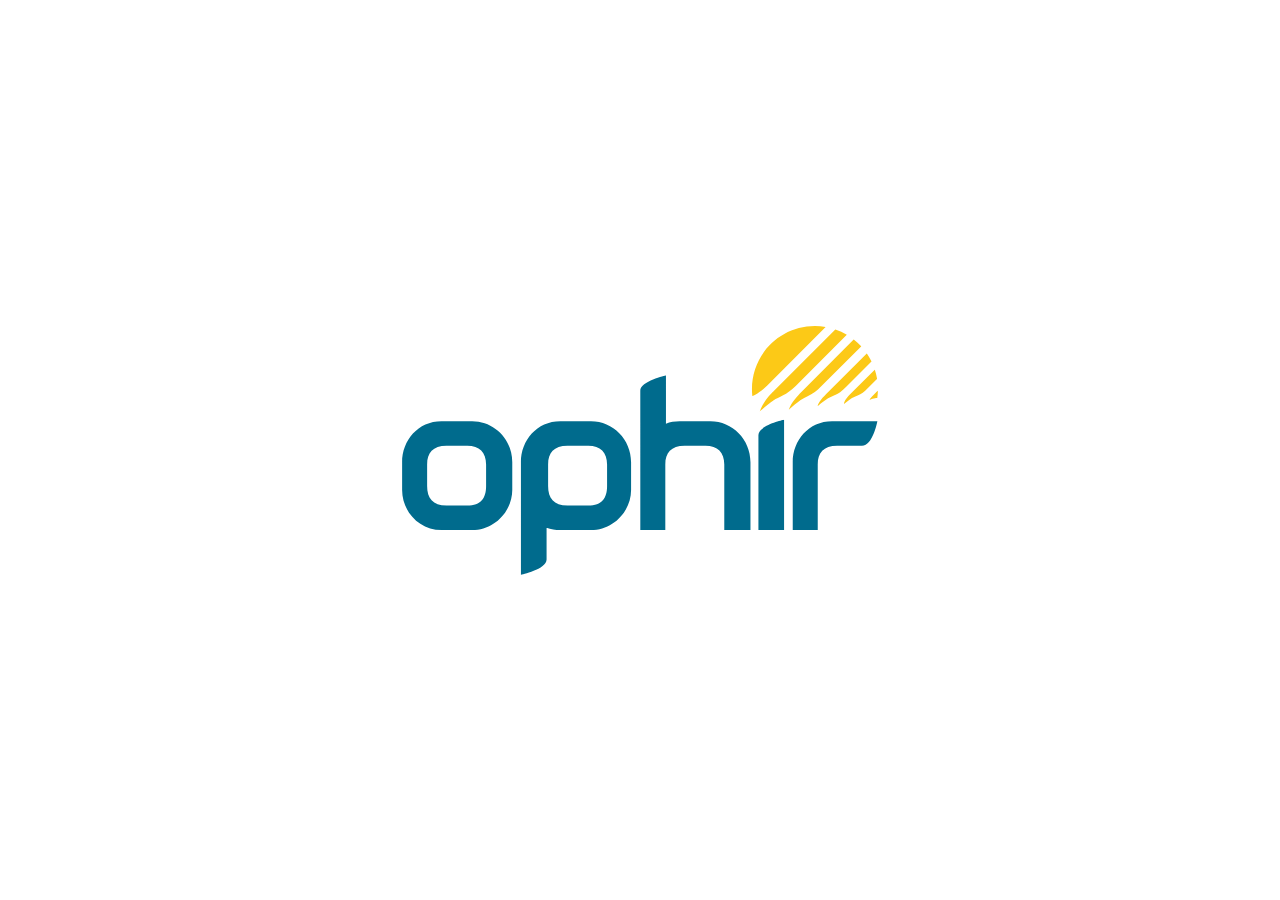
==== index.html @ 5d6277ba "Add logo landing page Co-Authored-By: Claude Opus 5.5 <noreply@anthropic.com>" ====
<!doctype html>
<html lang="en">
<head>
  <meta charset="utf-8">
  <meta name="viewport" content="width=device-width, initial-scale=1">
  <title>Ophir</title>
  <link rel="icon" type="image/svg+xml" href="Ophir_Energy_logo.svg">
  <style>
    html, body {
      margin: 0;
      height: 100%;
      background: #ffffff;
    }
    body {
      display: flex;
      align-items: center;
      justify-content: center;
    }
    .logo {
      width: min(60vw, 480px);
      height: auto;
    }
  </style>
</head>
<body>
  <img class="logo" src="Ophir_Energy_logo.svg" alt="Ophir">
</body>
</html>
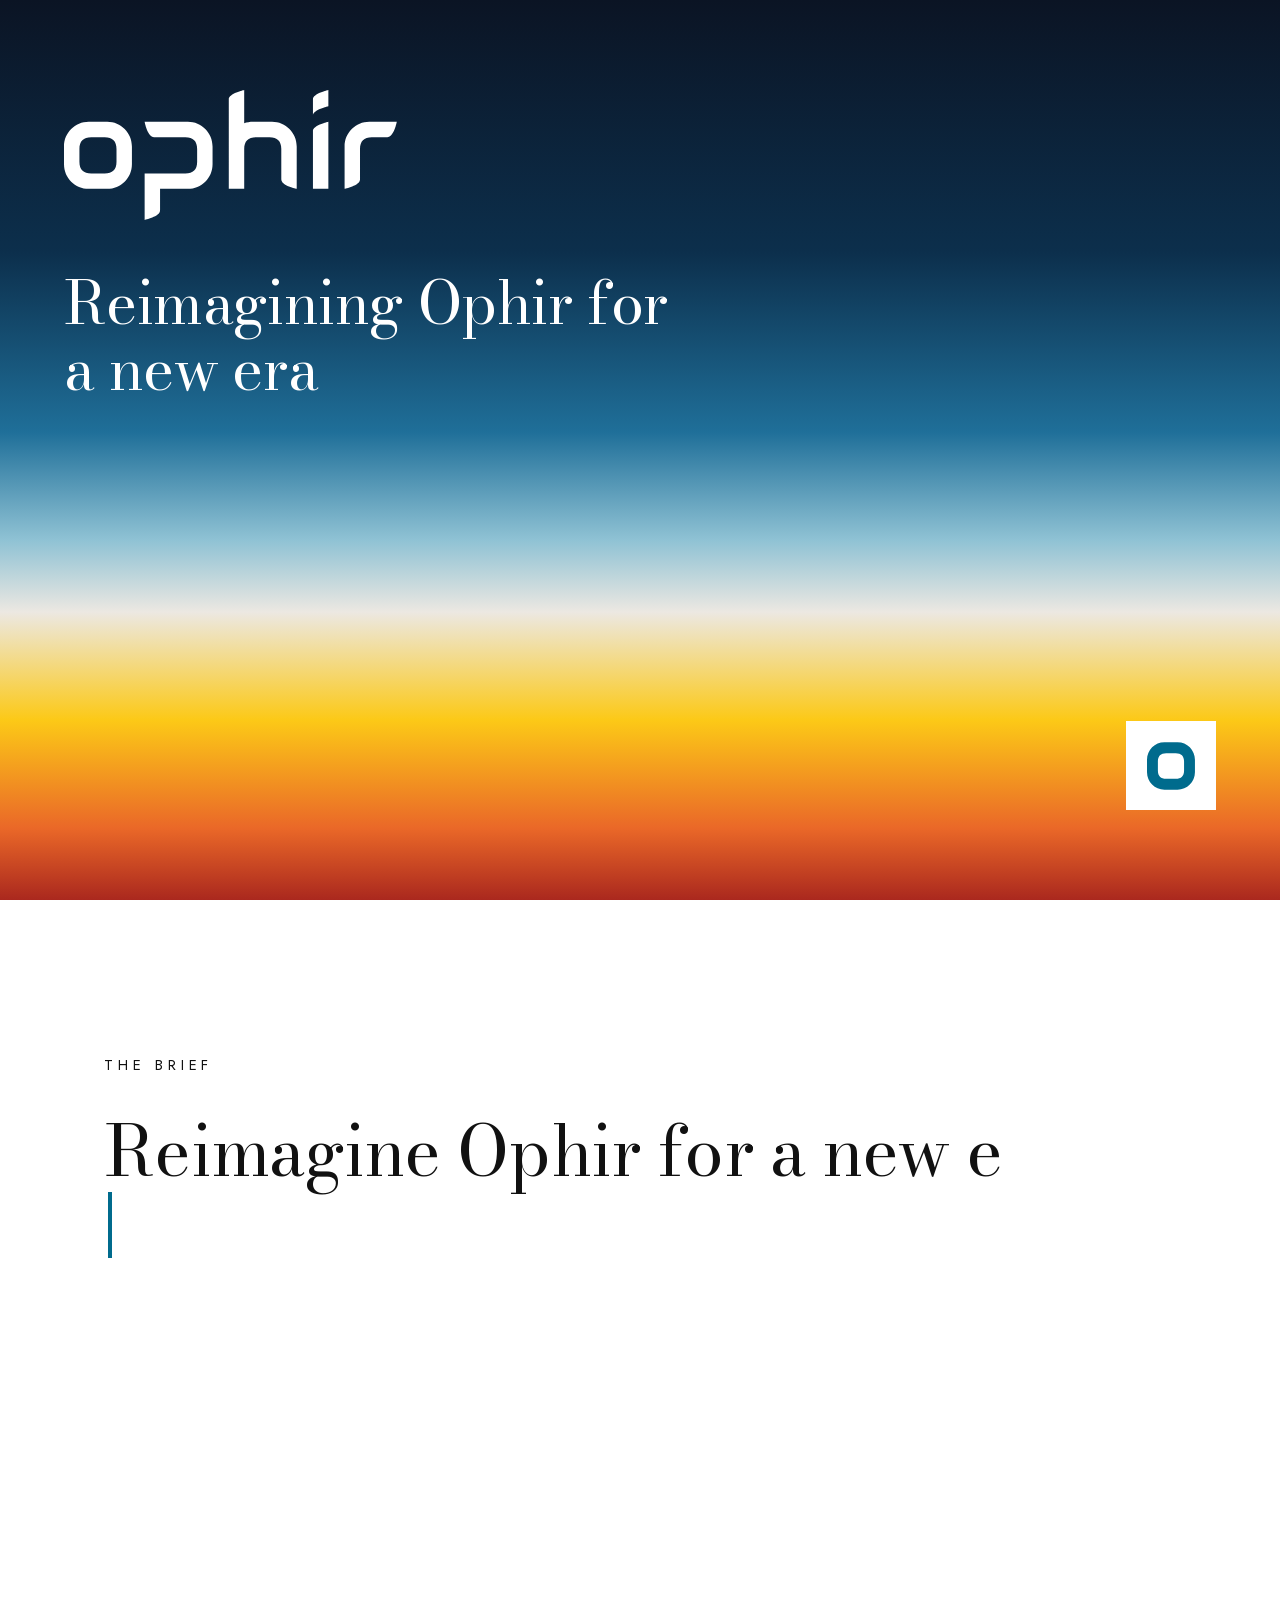
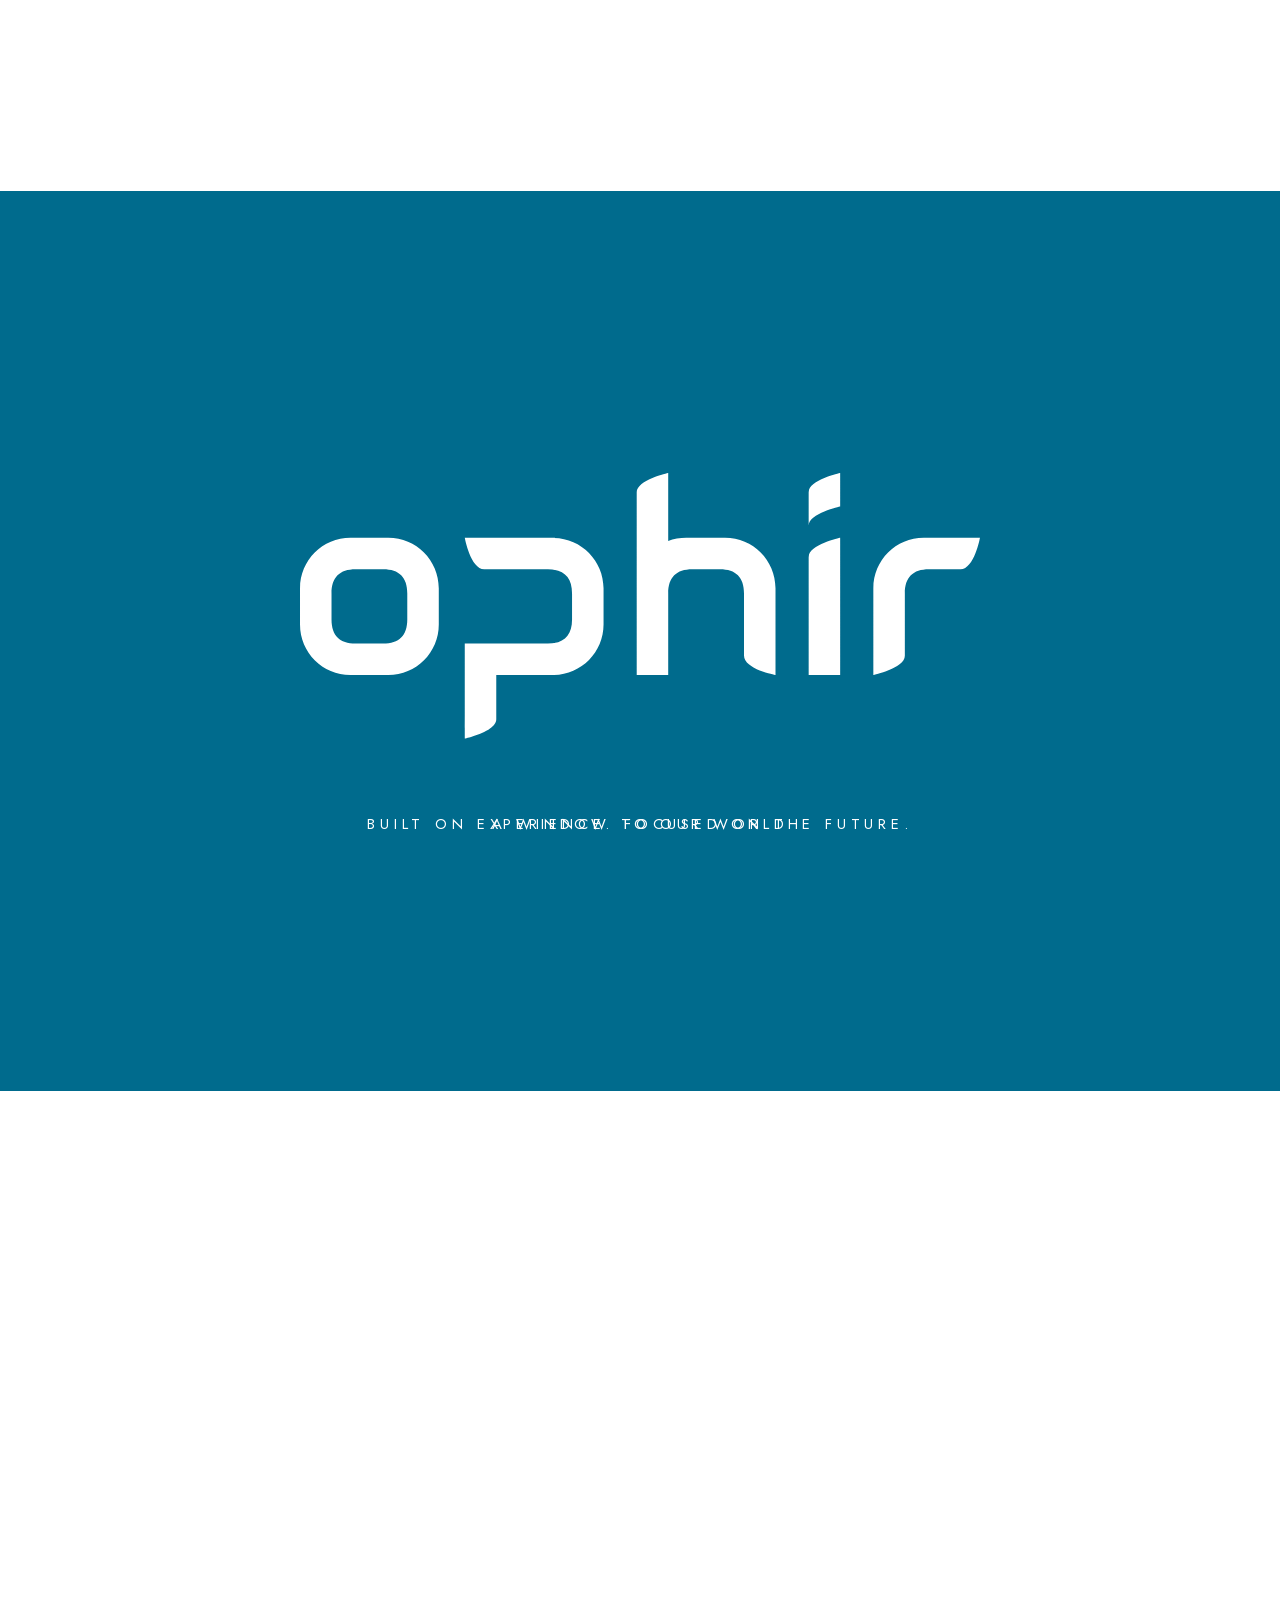
==== commit 64e37296: "Publish the Ophir brand guidelines (static export) Co-Authored-By: Claude Opus 5.5 <noreply@anthropi" ====
--- a/index.html
+++ b/index.html
@@ -1,28 +1 @@
-<!doctype html>
-<html lang="en">
-<head>
-  <meta charset="utf-8">
-  <meta name="viewport" content="width=device-width, initial-scale=1">
-  <title>Ophir</title>
-  <link rel="icon" type="image/svg+xml" href="Ophir_Energy_logo.svg">
-  <style>
-    html, body {
-      margin: 0;
-      height: 100%;
-      background: #ffffff;
-    }
-    body {
-      display: flex;
-      align-items: center;
-      justify-content: center;
-    }
-    .logo {
-      width: min(60vw, 480px);
-      height: auto;
-    }
-  </style>
-</head>
-<body>
-  <img class="logo" src="Ophir_Energy_logo.svg" alt="Ophir">
-</body>
-</html>
+<!DOCTYPE html><html lang="en-GB" class="bodoni_moda_4f239d3c-module__CIWvPq__variable jost_b3b5774d-module__56wUyW__variable"><head><meta charSet="utf-8"/><meta name="viewport" content="width=device-width, initial-scale=1"/><link rel="preload" href="/_next/static/media/52b5d5098cb87ddd-s.p.13ehjyjdqyy~v.woff2" as="font" crossorigin="" type="font/woff2"/><link rel="preload" href="/_next/static/media/81cef6a21128489e-s.p.0rb1wy2~c~egv.woff2" as="font" crossorigin="" type="font/woff2"/><link rel="stylesheet" href="/_next/static/chunks/164kpp4yxip-x.css" data-precedence="next"/><link rel="preload" as="script" fetchPriority="low" href="/_next/static/chunks/0ht900cau6_ur.js"/><script src="/_next/static/chunks/06~f4cvc3b8e~.js" async=""></script><script src="/_next/static/chunks/00ilazh50sdzh.js" async=""></script><script src="/_next/static/chunks/turbopack-0poa~jq2rj5qt.js" async=""></script><script src="/_next/static/chunks/0dbhjjzl8qfwv.js" async=""></script><script src="/_next/static/chunks/0zsjb9-o~4.ck.js" async=""></script><link rel="preload" href="https://fonts.googleapis.com/css2?family=Abril+Fatface&amp;family=Archivo+Black&amp;family=Playfair+Display:ital,wght@1,900&amp;family=Bebas+Neue&amp;family=Fraunces:opsz,wght@144,900&amp;family=Unbounded:wght@800&amp;family=DM+Serif+Display&amp;family=Rubik+Mono+One&amp;family=UnifrakturMaguntia&amp;family=Syne:wght@800&amp;family=Pacifico&amp;family=Major+Mono+Display&amp;family=Alfa+Slab+One&amp;family=Ultra&amp;family=Monoton&amp;family=Bungee&amp;family=Shrikhand&amp;family=Lobster&amp;family=Cinzel+Decorative:wght@900&amp;family=Black+Ops+One&amp;family=Poiret+One&amp;family=Righteous&amp;family=Dela+Gothic+One&amp;family=Instrument+Serif:ital@1&amp;text=S&amp;display=block" as="style"/><meta name="next-size-adjust" content=""/><title>Ophir</title><meta name="description" content="Reimagining Ophir for a new era: brand guidelines."/><meta name="robots" content="noindex, nofollow, nocache"/><meta name="googlebot" content="noindex, nofollow"/><link rel="icon" href="/icon.svg?icon.0dwpslo~bdq_-.svg" sizes="any" type="image/svg+xml"/><link rel="stylesheet" href="https://fonts.googleapis.com/css2?family=Abril+Fatface&amp;family=Archivo+Black&amp;family=Playfair+Display:ital,wght@1,900&amp;family=Bebas+Neue&amp;family=Fraunces:opsz,wght@144,900&amp;family=Unbounded:wght@800&amp;family=DM+Serif+Display&amp;family=Rubik+Mono+One&amp;family=UnifrakturMaguntia&amp;family=Syne:wght@800&amp;family=Pacifico&amp;family=Major+Mono+Display&amp;family=Alfa+Slab+One&amp;family=Ultra&amp;family=Monoton&amp;family=Bungee&amp;family=Shrikhand&amp;family=Lobster&amp;family=Cinzel+Decorative:wght@900&amp;family=Black+Ops+One&amp;family=Poiret+One&amp;family=Righteous&amp;family=Dela+Gothic+One&amp;family=Instrument+Serif:ital@1&amp;text=S&amp;display=block"/><script src="/_next/static/chunks/03~yq9q893hmn.js" noModule=""></script></head><body><div hidden=""><!--$--><!--/$--></div><main><section class="opener" aria-labelledby="opener-title"><div class="opener__inner"><svg viewBox="0 0 946.86 369.836" class="opener__wordmark" role="img" aria-label="Ophir"><path d="M708.296 117.17C708.296 117.17 708.296 281.259 708.296 281.259C708.296 281.259 752.166 281.259 752.166 281.259C752.166 281.259 752.166 90.329 752.166 90.329C752.492 90.329 708.296 99.753 708.296 117.17ZM752.166 46.479C752.166 46.479 752.166 0 752.166 0C752.492 0 708.296 9.424 708.296 26.841C708.296 26.841 708.296 73.32 708.296 73.32C708.296 55.902 752.492 46.479 752.166 46.479ZM352.355 90.329C352.355 90.329 229.418 90.329 229.418 90.329C229.418 90.329 237.382 134.196 256.536 134.196C256.536 134.196 345.289 134.196 345.289 134.196C367.527 134.196 378.802 145.472 378.802 167.71C378.802 167.71 378.802 203.926 378.802 203.926C378.802 226.164 367.527 237.439 345.289 237.439C345.289 237.439 229.418 237.439 229.418 237.439C229.418 237.439 229.42 369.836 229.42 369.836C229.101 369.836 273.29 360.402 273.29 342.995C273.29 342.995 273.286 281.307 273.286 281.307C273.286 281.307 352.355 281.307 352.355 281.307C391.245 281.307 422.671 249.882 422.671 210.992C422.671 210.992 422.671 160.644 422.671 160.644C422.671 121.755 391.245 90.329 352.355 90.329ZM149.372 203.912C149.372 226.149 138.095 237.426 115.858 237.426C115.858 237.426 77.385 237.426 77.385 237.426C55.147 237.426 43.872 226.149 43.872 203.912C43.872 203.912 43.872 167.714 43.872 167.714C43.872 145.476 55.147 134.2 77.385 134.2C77.385 134.2 115.858 134.2 115.858 134.2C138.095 134.2 149.372 145.476 149.372 167.714C149.372 167.714 149.372 203.912 149.372 203.912ZM122.924 90.329C122.924 90.329 70.316 90.329 70.316 90.329C31.426 90.329 0 121.755 0 160.644C0 160.644 0 210.981 0 210.981C0 249.871 31.426 281.298 70.316 281.298C70.316 281.298 122.924 281.298 122.924 281.298C161.814 281.298 193.24 249.871 193.24 210.981C193.24 210.981 193.24 160.644 193.24 160.644C193.24 121.755 161.814 90.329 122.924 90.329ZM591.801 90.334C591.801 90.334 537.903 90.334 537.903 90.334C529.254 90.334 520.045 91.821 512.705 94.519C512.705 94.519 512.705 94.35 512.705 94.35C512.705 94.35 512.705 0 512.705 0C513.031 0 468.848 9.433 468.848 26.85C468.848 26.85 468.848 92.654 468.848 92.654C468.848 92.654 468.877 281.263 468.877 281.263C468.877 281.263 512.713 281.263 512.713 281.263C512.713 281.263 512.713 167.712 512.713 167.712C512.713 145.474 523.99 134.198 546.227 134.198C546.227 134.198 584.738 134.198 584.738 134.198C606.975 134.198 618.252 145.474 618.252 167.712C618.252 167.712 618.252 254.144 618.252 254.144C618.252 273.298 662.118 281.263 662.118 281.263C662.118 281.263 662.118 160.649 662.118 160.649C662.118 121.76 630.692 90.334 591.801 90.334ZM868.661 90.329C829.771 90.329 798.345 121.756 798.345 160.645C798.345 160.645 798.345 231.259 798.345 231.259C798.345 231.259 798.346 231.259 798.346 231.259C798.346 231.259 798.346 281.259 798.346 281.259C798.029 281.259 842.217 271.825 842.217 254.418C842.217 254.418 842.215 231.259 842.215 231.259C842.215 231.259 842.216 231.259 842.216 231.259C842.216 231.259 842.216 167.708 842.216 167.708C842.216 145.47 853.492 134.194 875.73 134.194C875.73 134.194 919.742 134.194 919.742 134.194C938.895 134.194 946.86 90.329 946.86 90.329C946.86 90.329 868.661 90.329 868.661 90.329Z" fill="currentColor" fill-rule="evenodd"></path></svg><h1 id="opener-title" class="opener__title">Reimagining Ophir for a new era</h1><div class="opener__tile" aria-hidden="true"><svg viewBox="-150 -150 300 300"><path d="M-37.67 -136.75H37.67C93.38 -136.75 138.38 -91.75 138.38 -36.05V36.05C138.38 91.75 93.38 136.75 37.67 136.75H-37.67C-93.38 136.75 -138.38 91.75 -138.38 36.05V-36.05C-138.38 -91.75 -93.38 -136.75 -37.67 -136.75ZM-27.56 -73.92H27.56C59.41 -73.92 75.56 -57.77 75.56 -25.92V25.92C75.56 57.77 59.41 73.92 27.56 73.92H-27.56C-59.41 73.92 -75.56 57.77 -75.56 25.92V-25.92C-75.56 -57.77 -59.41 -73.92 -27.56 -73.92Z" fill="currentColor" fill-rule="evenodd"></path></svg></div></div></section><section class="brief" aria-labelledby="brief-label"><div class="brief__inner"><p id="brief-label" class="caps">The brief</p><p class="brief__text"><span class="sr-only">Reimagine Ophir for a new era, preserving the familiarity, heritage and recognition of the original identity while creating a refined, contemporary brand for the future.</span><span class="brief__ghost" aria-hidden="true">Reimagine Ophir for a new era, preserving the familiarity, heritage and recognition of the original identity while creating a refined, contemporary brand for the future.</span><span class="brief__typed" aria-hidden="true"><span class="brief__cursor"><span class="brief__drop"></span></span></span></p></div></section><section class="heromorph" aria-label="The Ophir wordmark and icon"><div class="heromorph__pin"><div class="heromorph__mint" aria-hidden="true"></div><div class="heromorph__stage"><div class="heromorph__art"><svg viewBox="0 0 946.86 369.836" class="heromorph__wordmark" role="img" aria-label="Ophir"><path d="M708.296 117.17C708.296 117.17 708.296 281.259 708.296 281.259C708.296 281.259 752.166 281.259 752.166 281.259C752.166 281.259 752.166 90.329 752.166 90.329C752.492 90.329 708.296 99.753 708.296 117.17ZM752.166 46.479C752.166 46.479 752.166 0 752.166 0C752.492 0 708.296 9.424 708.296 26.841C708.296 26.841 708.296 73.32 708.296 73.32C708.296 55.902 752.492 46.479 752.166 46.479ZM352.355 90.329C352.355 90.329 229.418 90.329 229.418 90.329C229.418 90.329 237.382 134.196 256.536 134.196C256.536 134.196 345.289 134.196 345.289 134.196C367.527 134.196 378.802 145.472 378.802 167.71C378.802 167.71 378.802 203.926 378.802 203.926C378.802 226.164 367.527 237.439 345.289 237.439C345.289 237.439 229.418 237.439 229.418 237.439C229.418 237.439 229.42 369.836 229.42 369.836C229.101 369.836 273.29 360.402 273.29 342.995C273.29 342.995 273.286 281.307 273.286 281.307C273.286 281.307 352.355 281.307 352.355 281.307C391.245 281.307 422.671 249.882 422.671 210.992C422.671 210.992 422.671 160.644 422.671 160.644C422.671 121.755 391.245 90.329 352.355 90.329ZM149.372 203.912C149.372 226.149 138.095 237.426 115.858 237.426C115.858 237.426 77.385 237.426 77.385 237.426C55.147 237.426 43.872 226.149 43.872 203.912C43.872 203.912 43.872 167.714 43.872 167.714C43.872 145.476 55.147 134.2 77.385 134.2C77.385 134.2 115.858 134.2 115.858 134.2C138.095 134.2 149.372 145.476 149.372 167.714C149.372 167.714 149.372 203.912 149.372 203.912ZM122.924 90.329C122.924 90.329 70.316 90.329 70.316 90.329C31.426 90.329 0 121.755 0 160.644C0 160.644 0 210.981 0 210.981C0 249.871 31.426 281.298 70.316 281.298C70.316 281.298 122.924 281.298 122.924 281.298C161.814 281.298 193.24 249.871 193.24 210.981C193.24 210.981 193.24 160.644 193.24 160.644C193.24 121.755 161.814 90.329 122.924 90.329ZM591.801 90.334C591.801 90.334 537.903 90.334 537.903 90.334C529.254 90.334 520.045 91.821 512.705 94.519C512.705 94.519 512.705 94.35 512.705 94.35C512.705 94.35 512.705 0 512.705 0C513.031 0 468.848 9.433 468.848 26.85C468.848 26.85 468.848 92.654 468.848 92.654C468.848 92.654 468.877 281.263 468.877 281.263C468.877 281.263 512.713 281.263 512.713 281.263C512.713 281.263 512.713 167.712 512.713 167.712C512.713 145.474 523.99 134.198 546.227 134.198C546.227 134.198 584.738 134.198 584.738 134.198C606.975 134.198 618.252 145.474 618.252 167.712C618.252 167.712 618.252 254.144 618.252 254.144C618.252 273.298 662.118 281.263 662.118 281.263C662.118 281.263 662.118 160.649 662.118 160.649C662.118 121.76 630.692 90.334 591.801 90.334ZM868.661 90.329C829.771 90.329 798.345 121.756 798.345 160.645C798.345 160.645 798.345 231.259 798.345 231.259C798.345 231.259 798.346 231.259 798.346 231.259C798.346 231.259 798.346 281.259 798.346 281.259C798.029 281.259 842.217 271.825 842.217 254.418C842.217 254.418 842.215 231.259 842.215 231.259C842.215 231.259 842.216 231.259 842.216 231.259C842.216 231.259 842.216 167.708 842.216 167.708C842.216 145.47 853.492 134.194 875.73 134.194C875.73 134.194 919.742 134.194 919.742 134.194C938.895 134.194 946.86 90.329 946.86 90.329C946.86 90.329 868.661 90.329 868.661 90.329Z" fill="currentColor" fill-rule="evenodd"></path></svg><svg viewBox="-150 -150 300 300" class="heromorph__mark" role="img" aria-label="Ophir icon" style="opacity:0"><defs><clipPath id="o-window"><path d="M-37.67 -136.75H37.67C93.38 -136.75 138.38 -91.75 138.38 -36.05V36.05C138.38 91.75 93.38 136.75 37.67 136.75H-37.67C-93.38 136.75 -138.38 91.75 -138.38 36.05V-36.05C-138.38 -91.75 -93.38 -136.75 -37.67 -136.75Z"></path></clipPath><linearGradient id="o-sunset" x1="0" y1="0" x2="0" y2="1"><stop offset="0" stop-color="#005c96"></stop><stop offset="0.3" stop-color="#2896be"></stop><stop offset="0.55" stop-color="#ece8e2"></stop><stop offset="0.74" stop-color="#fcc917"></stop><stop offset="0.9" stop-color="#ea6828"></stop><stop offset="1" stop-color="#aa281e"></stop></linearGradient></defs><path d="M-27.56 -73.92H27.56C59.41 -73.92 75.56 -57.77 75.56 -25.92V25.92C75.56 57.77 59.41 73.92 27.56 73.92H-27.56C-59.41 73.92 -75.56 57.77 -75.56 25.92V-25.92C-75.56 -57.77 -59.41 -73.92 -27.56 -73.92ZM-27.56 -73.92H27.56C59.41 -73.92 75.56 -57.77 75.56 -25.92V25.92C75.56 57.77 59.41 73.92 27.56 73.92H-27.56C-59.41 73.92 -75.56 57.77 -75.56 25.92V-25.92C-75.56 -57.77 -59.41 -73.92 -27.56 -73.92Z" fill="currentColor" fill-rule="evenodd"></path><g clip-path="url(#o-window)"><rect x="-150" y="-136.755" width="300" height="273.51" fill="url(#o-sunset)" transform="translate(0 273.51)"></rect></g><path d="M-27.56 -73.92H27.56C59.41 -73.92 75.56 -57.77 75.56 -25.92V25.92C75.56 57.77 59.41 73.92 27.56 73.92H-27.56C-59.41 73.92 -75.56 57.77 -75.56 25.92V-25.92C-75.56 -57.77 -59.41 -73.92 -27.56 -73.92ZM-27.56 -73.92H27.56C59.41 -73.92 75.56 -57.77 75.56 -25.92V25.92C75.56 57.77 59.41 73.92 27.56 73.92H-27.56C-59.41 73.92 -75.56 57.77 -75.56 25.92V-25.92C-75.56 -57.77 -59.41 -73.92 -27.56 -73.92Z" fill="currentColor" fill-rule="evenodd" transform="scale(0.45)"></path></svg></div><p class="caps heromorph__label"><span class="is-on">Built on experience. Focused on the future.</span><span class="is-off">A window to our world</span></p></div><div class="duo" aria-hidden="true"><figure class="duo__item"><div class="duo__tile duo__tile--school"><svg viewBox="-80 -80 270 270" aria-hidden="true"><path d="M0.00 80.00A80 80 0 0 1 -0.00 -80.00L-0.00 -30.00A30 30 0 0 0 0.00 30.00ZM0 30H110V80H0ZM110.00 30.00A80 80 0 0 1 110.00 190.00L110.00 140.00A30 30 0 0 0 110.00 80.00ZM110.00 -80.00A80 80 0 0 1 190.00 -0.00L140.00 -0.00A30 30 0 0 0 110.00 -30.00ZM0.00 190.00A80 80 0 0 1 -80.00 110.00L-30.00 110.00A30 30 0 0 0 0.00 140.00Z" fill="currentColor"></path></svg></div></figure></div></div></section></main><!--$--><!--/$--><script src="/_next/static/chunks/0ht900cau6_ur.js" id="_R_" async=""></script><script>(self.__next_f=self.__next_f||[]).push([0])</script><script>self.__next_f.push([1,"1:\"$Sreact.fragment\"\n2:I[39756,[\"/_next/static/chunks/0dbhjjzl8qfwv.js\"],\"default\"]\n3:I[37457,[\"/_next/static/chunks/0dbhjjzl8qfwv.js\"],\"default\"]\nc:I[68027,[\"/_next/static/chunks/0dbhjjzl8qfwv.js\"],\"default\",1]\n:HL[\"/_next/static/chunks/164kpp4yxip-x.css\",\"style\"]\n:HL[\"/_next/static/media/52b5d5098cb87ddd-s.p.13ehjyjdqyy~v.woff2\",\"font\",{\"crossOrigin\":\"\",\"type\":\"font/woff2\"}]\n:HL[\"/_next/static/media/81cef6a21128489e-s.p.0rb1wy2~c~egv.woff2\",\"font\",{\"crossOrigin\":\"\",\"type\":\"font/woff2\"}]\n:HL[\"https://fonts.googleapis.com/css2?family=Abril+Fatface\u0026family=Archivo+Black\u0026family=Playfair+Display:ital,wght@1,900\u0026family=Bebas+Neue\u0026family=Fraunces:opsz,wght@144,900\u0026family=Unbounded:wght@800\u0026family=DM+Serif+Display\u0026family=Rubik+Mono+One\u0026family=UnifrakturMaguntia\u0026family=Syne:wght@800\u0026family=Pacifico\u0026family=Major+Mono+Display\u0026family=Alfa+Slab+One\u0026family=Ultra\u0026family=Monoton\u0026family=Bungee\u0026family=Shrikhand\u0026family=Lobster\u0026family=Cinzel+Decorative:wght@900\u0026family=Black+Ops+One\u0026family=Poiret+One\u0026family=Righteous\u0026family=Dela+Gothic+One\u0026family=Instrument+Serif:ital@1\u0026text=S\u0026display=block\",\"style\"]\n4:Tc1a,"])</script><script>self.__next_f.push([1,"M708.296 117.17C708.296 117.17 708.296 281.259 708.296 281.259C708.296 281.259 752.166 281.259 752.166 281.259C752.166 281.259 752.166 90.329 752.166 90.329C752.492 90.329 708.296 99.753 708.296 117.17ZM752.166 46.479C752.166 46.479 752.166 0 752.166 0C752.492 0 708.296 9.424 708.296 26.841C708.296 26.841 708.296 73.32 708.296 73.32C708.296 55.902 752.492 46.479 752.166 46.479ZM352.355 90.329C352.355 90.329 229.418 90.329 229.418 90.329C229.418 90.329 237.382 134.196 256.536 134.196C256.536 134.196 345.289 134.196 345.289 134.196C367.527 134.196 378.802 145.472 378.802 167.71C378.802 167.71 378.802 203.926 378.802 203.926C378.802 226.164 367.527 237.439 345.289 237.439C345.289 237.439 229.418 237.439 229.418 237.439C229.418 237.439 229.42 369.836 229.42 369.836C229.101 369.836 273.29 360.402 273.29 342.995C273.29 342.995 273.286 281.307 273.286 281.307C273.286 281.307 352.355 281.307 352.355 281.307C391.245 281.307 422.671 249.882 422.671 210.992C422.671 210.992 422.671 160.644 422.671 160.644C422.671 121.755 391.245 90.329 352.355 90.329ZM149.372 203.912C149.372 226.149 138.095 237.426 115.858 237.426C115.858 237.426 77.385 237.426 77.385 237.426C55.147 237.426 43.872 226.149 43.872 203.912C43.872 203.912 43.872 167.714 43.872 167.714C43.872 145.476 55.147 134.2 77.385 134.2C77.385 134.2 115.858 134.2 115.858 134.2C138.095 134.2 149.372 145.476 149.372 167.714C149.372 167.714 149.372 203.912 149.372 203.912ZM122.924 90.329C122.924 90.329 70.316 90.329 70.316 90.329C31.426 90.329 0 121.755 0 160.644C0 160.644 0 210.981 0 210.981C0 249.871 31.426 281.298 70.316 281.298C70.316 281.298 122.924 281.298 122.924 281.298C161.814 281.298 193.24 249.871 193.24 210.981C193.24 210.981 193.24 160.644 193.24 160.644C193.24 121.755 161.814 90.329 122.924 90.329ZM591.801 90.334C591.801 90.334 537.903 90.334 537.903 90.334C529.254 90.334 520.045 91.821 512.705 94.519C512.705 94.519 512.705 94.35 512.705 94.35C512.705 94.35 512.705 0 512.705 0C513.031 0 468.848 9.433 468.848 26.85C468.848 26.85 468.848 92.654 468.848 92.654C468.848 92.654 468.877 281.263 468.877 281.263C468.877 281.263 512.713 281.263 512.713 281.263C512.713 281.263 512.713 167.712 512.713 167.712C512.713 145.474 523.99 134.198 546.227 134.198C546.227 134.198 584.738 134.198 584.738 134.198C606.975 134.198 618.252 145.474 618.252 167.712C618.252 167.712 618.252 254.144 618.252 254.144C618.252 273.298 662.118 281.263 662.118 281.263C662.118 281.263 662.118 160.649 662.118 160.649C662.118 121.76 630.692 90.334 591.801 90.334ZM868.661 90.329C829.771 90.329 798.345 121.756 798.345 160.645C798.345 160.645 798.345 231.259 798.345 231.259C798.345 231.259 798.346 231.259 798.346 231.259C798.346 231.259 798.346 281.259 798.346 281.259C798.029 281.259 842.217 271.825 842.217 254.418C842.217 254.418 842.215 231.259 842.215 231.259C842.215 231.259 842.216 231.259 842.216 231.259C842.216 231.259 842.216 167.708 842.216 167.708C842.216 145.47 853.492 134.194 875.73 134.194C875.73 134.194 919.742 134.194 919.742 134.194C938.895 134.194 946.86 90.329 946.86 90.329C946.86 90.329 868.661 90.329 868.661 90.329Z"])</script><script>self.__next_f.push([1,"0:{\"P\":null,\"c\":[\"\",\"\"],\"q\":\"\",\"i\":false,\"f\":[[[\"\",{\"children\":[\"__PAGE__\",{}]},\"$undefined\",\"$undefined\",16],[[\"$\",\"$1\",\"c\",{\"children\":[[[\"$\",\"link\",\"0\",{\"rel\":\"stylesheet\",\"href\":\"/_next/static/chunks/164kpp4yxip-x.css\",\"precedence\":\"next\",\"crossOrigin\":\"$undefined\",\"nonce\":\"$undefined\"}],[\"$\",\"script\",\"script-0\",{\"src\":\"/_next/static/chunks/0dbhjjzl8qfwv.js\",\"async\":true,\"nonce\":\"$undefined\"}]],[\"$\",\"html\",null,{\"lang\":\"en-GB\",\"className\":\"bodoni_moda_4f239d3c-module__CIWvPq__variable jost_b3b5774d-module__56wUyW__variable\",\"children\":[[\"$\",\"head\",null,{\"children\":[\"$\",\"link\",null,{\"rel\":\"stylesheet\",\"href\":\"https://fonts.googleapis.com/css2?family=Abril+Fatface\u0026family=Archivo+Black\u0026family=Playfair+Display:ital,wght@1,900\u0026family=Bebas+Neue\u0026family=Fraunces:opsz,wght@144,900\u0026family=Unbounded:wght@800\u0026family=DM+Serif+Display\u0026family=Rubik+Mono+One\u0026family=UnifrakturMaguntia\u0026family=Syne:wght@800\u0026family=Pacifico\u0026family=Major+Mono+Display\u0026family=Alfa+Slab+One\u0026family=Ultra\u0026family=Monoton\u0026family=Bungee\u0026family=Shrikhand\u0026family=Lobster\u0026family=Cinzel+Decorative:wght@900\u0026family=Black+Ops+One\u0026family=Poiret+One\u0026family=Righteous\u0026family=Dela+Gothic+One\u0026family=Instrument+Serif:ital@1\u0026text=S\u0026display=block\"}]}],[\"$\",\"body\",null,{\"children\":[\"$\",\"$L2\",null,{\"parallelRouterKey\":\"children\",\"error\":\"$undefined\",\"errorStyles\":\"$undefined\",\"errorScripts\":\"$undefined\",\"template\":[\"$\",\"$L3\",null,{}],\"templateStyles\":\"$undefined\",\"templateScripts\":\"$undefined\",\"notFound\":[[[\"$\",\"title\",null,{\"children\":\"404: This page could not be found.\"}],[\"$\",\"div\",null,{\"style\":{\"fontFamily\":\"system-ui,\\\"Segoe UI\\\",Roboto,Helvetica,Arial,sans-serif,\\\"Apple Color Emoji\\\",\\\"Segoe UI Emoji\\\"\",\"height\":\"100vh\",\"textAlign\":\"center\",\"display\":\"flex\",\"flexDirection\":\"column\",\"alignItems\":\"center\",\"justifyContent\":\"center\"},\"children\":[\"$\",\"div\",null,{\"children\":[[\"$\",\"style\",null,{\"dangerouslySetInnerHTML\":{\"__html\":\"body{color:#000;background:#fff;margin:0}.next-error-h1{border-right:1px solid rgba(0,0,0,.3)}@media (prefers-color-scheme:dark){body{color:#fff;background:#000}.next-error-h1{border-right:1px solid rgba(255,255,255,.3)}}\"}}],[\"$\",\"h1\",null,{\"className\":\"next-error-h1\",\"style\":{\"display\":\"inline-block\",\"margin\":\"0 20px 0 0\",\"padding\":\"0 23px 0 0\",\"fontSize\":24,\"fontWeight\":500,\"verticalAlign\":\"top\",\"lineHeight\":\"49px\"},\"children\":404}],[\"$\",\"div\",null,{\"style\":{\"display\":\"inline-block\"},\"children\":[\"$\",\"h2\",null,{\"style\":{\"fontSize\":14,\"fontWeight\":400,\"lineHeight\":\"49px\",\"margin\":0},\"children\":\"This page could not be found.\"}]}]]}]}]],[]],\"forbidden\":\"$undefined\",\"unauthorized\":\"$undefined\"}]}]]}]]}],{\"children\":[[\"$\",\"$1\",\"c\",{\"children\":[[\"$\",\"main\",null,{\"children\":[[\"$\",\"section\",null,{\"className\":\"opener\",\"aria-labelledby\":\"opener-title\",\"children\":[\"$\",\"div\",null,{\"className\":\"opener__inner\",\"children\":[[\"$\",\"svg\",null,{\"viewBox\":\"0 0 946.86 369.836\",\"className\":\"opener__wordmark\",\"role\":\"img\",\"aria-label\":\"Ophir\",\"children\":[\"$\",\"path\",null,{\"d\":\"$4\",\"fill\":\"currentColor\",\"fillRule\":\"evenodd\"}]}],\"$L5\",\"$L6\"]}]}],\"$L7\",\"$L8\"]}],[\"$L9\"],\"$La\"]}],{},null,false,null]},null,false,null],\"$Lb\",false]],\"m\":\"$undefined\",\"G\":[\"$c\",[\"$Ld\"]],\"S\":true,\"h\":null,\"s\":\"$undefined\",\"l\":\"$undefined\",\"p\":\"$undefined\",\"d\":\"$undefined\",\"b\":\"spxJVSHPFd16ag9DcyCr9\"}\n"])</script><script>self.__next_f.push([1,"e:I[27115,[\"/_next/static/chunks/0dbhjjzl8qfwv.js\",\"/_next/static/chunks/0zsjb9-o~4.ck.js\"],\"default\"]\nf:I[47298,[\"/_next/static/chunks/0dbhjjzl8qfwv.js\",\"/_next/static/chunks/0zsjb9-o~4.ck.js\"],\"default\"]\n10:I[97367,[\"/_next/static/chunks/0dbhjjzl8qfwv.js\"],\"OutletBoundary\"]\n11:\"$Sreact.suspense\"\n13:I[97367,[\"/_next/static/chunks/0dbhjjzl8qfwv.js\"],\"ViewportBoundary\"]\n15:I[97367,[\"/_next/static/chunks/0dbhjjzl8qfwv.js\"],\"MetadataBoundary\"]\n5:[\"$\",\"h1\",null,{\"id\":\"opener-title\",\"className\":\"opener__title\",\"children\":\"Reimagining Ophir for a new era\"}]\n6:[\"$\",\"div\",null,{\"className\":\"opener__tile\",\"aria-hidden\":\"true\",\"children\":[\"$\",\"svg\",null,{\"viewBox\":\"-150 -150 300 300\",\"children\":[\"$\",\"path\",null,{\"d\":\"M-37.67 -136.75H37.67C93.38 -136.75 138.38 -91.75 138.38 -36.05V36.05C138.38 91.75 93.38 136.75 37.67 136.75H-37.67C-93.38 136.75 -138.38 91.75 -138.38 36.05V-36.05C-138.38 -91.75 -93.38 -136.75 -37.67 -136.75ZM-27.56 -73.92H27.56C59.41 -73.92 75.56 -57.77 75.56 -25.92V25.92C75.56 57.77 59.41 73.92 27.56 73.92H-27.56C-59.41 73.92 -75.56 57.77 -75.56 25.92V-25.92C-75.56 -57.77 -59.41 -73.92 -27.56 -73.92Z\",\"fill\":\"currentColor\",\"fillRule\":\"evenodd\"}]}]}]\n7:[\"$\",\"$Le\",null,{}]\n8:[\"$\",\"$Lf\",null,{}]\n9:[\"$\",\"script\",\"script-0\",{\"src\":\"/_next/static/chunks/0zsjb9-o~4.ck.js\",\"async\":true,\"nonce\":\"$undefined\"}]\na:[\"$\",\"$L10\",null,{\"children\":[\"$\",\"$11\",null,{\"name\":\"Next.MetadataOutlet\",\"children\":\"$@12\"}]}]\nb:[\"$\",\"$1\",\"h\",{\"children\":[null,[\"$\",\"$L13\",null,{\"children\":\"$L14\"}],[\"$\",\"div\",null,{\"hidden\":true,\"children\":[\"$\",\"$L15\",null,{\"children\":[\"$\",\"$11\",null,{\"name\":\"Next.Metadata\",\"children\":\"$L16\"}]}]}],[\"$\",\"meta\",null,{\"name\":\"next-size-adjust\",\"content\":\"\"}]]}]\nd:[\"$\",\"link\",\"0\",{\"rel\":\"stylesheet\",\"href\":\"/_next/static/chunks/164kpp4yxip-x.css\",\"precedence\":\"next\",\"crossOrigin\":\"$undefined\",\"nonce\":\"$undefined\"}]\n"])</script><script>self.__next_f.push([1,"14:[[\"$\",\"meta\",\"0\",{\"charSet\":\"utf-8\"}],[\"$\",\"meta\",\"1\",{\"name\":\"viewport\",\"content\":\"width=device-width, initial-scale=1\"}]]\n"])</script><script>self.__next_f.push([1,"17:I[27201,[\"/_next/static/chunks/0dbhjjzl8qfwv.js\"],\"IconMark\"]\n12:null\n16:[[\"$\",\"title\",\"0\",{\"children\":\"Ophir\"}],[\"$\",\"meta\",\"1\",{\"name\":\"description\",\"content\":\"Reimagining Ophir for a new era: brand guidelines.\"}],[\"$\",\"meta\",\"2\",{\"name\":\"robots\",\"content\":\"noindex, nofollow, nocache\"}],[\"$\",\"meta\",\"3\",{\"name\":\"googlebot\",\"content\":\"noindex, nofollow\"}],[\"$\",\"link\",\"4\",{\"rel\":\"icon\",\"href\":\"/icon.svg?icon.0dwpslo~bdq_-.svg\",\"sizes\":\"any\",\"type\":\"image/svg+xml\"}],[\"$\",\"$L17\",\"5\",{}]]\n"])</script></body></html>
--- a/_next/static/chunks/164kpp4yxip-x.css
+++ b/_next/static/chunks/164kpp4yxip-x.css
@@ -0,0 +1,3 @@
+@font-face{font-family:Bodoni Moda;font-style:normal;font-weight:400;font-display:swap;src:url(../media/856ed4826022579c-s.0fm_pbacl3p-e.woff2)format("woff2");unicode-range:U+302-303,U+305,U+307-308,U+310,U+312,U+315,U+31A,U+326-327,U+32C,U+32F-330,U+332-333,U+338,U+33A,U+346,U+34D,U+391-3A1,U+3A3-3A9,U+3B1-3C9,U+3D1,U+3D5-3D6,U+3F0-3F1,U+3F4-3F5,U+2016-2017,U+2034-2038,U+203C,U+2040,U+2043,U+2047,U+2050,U+2057,U+205F,U+2070-2071,U+2074-209F,U+20D0-20DC,U+20E1,U+20E5-20EF,U+2100-2112,U+2114-2115,U+2117-2121,U+2123-214F,U+2190,U+2192,U+2194-21AE,U+21B0-21E5,U+21F1-21F2,U+21F4-2211,U+2213-2214,U+2216-22FF,U+2308-230B,U+2310,U+2319,U+231C-2321,U+2336-237A,U+237C,U+2395,U+239B-23B7,U+23D0,U+23DC-23E1,U+2474-2475,U+25AF,U+25B3,U+25B7,U+25BD,U+25C1,U+25CA,U+25CC,U+25FB,U+266D-266F,U+27C0-27FF,U+2900-2AFF,U+2B0E-2B11,U+2B30-2B4C,U+2BFE,U+3030,U+FF5B,U+FF5D,U+1D400-1D7FF,U+1EE??}@font-face{font-family:Bodoni Moda;font-style:normal;font-weight:400;font-display:swap;src:url(../media/33f10b7fa82524eb-s.04y2uxr7u2ai1.woff2)format("woff2");unicode-range:U+1-C,U+E-1F,U+7F-9F,U+20DD-20E0,U+20E2-20E4,U+2150-218F,U+2190,U+2192,U+2194-2199,U+21AF,U+21E6-21F0,U+21F3,U+2218-2219,U+2299,U+22C4-22C6,U+2300-243F,U+2440-244A,U+2460-24FF,U+25A0-27BF,U+28??,U+2921-2922,U+2981,U+29BF,U+29EB,U+2B??,U+4DC0-4DFF,U+FFF9-FFFB,U+10140-1018E,U+10190-1019C,U+101A0,U+101D0-101FD,U+102E0-102FB,U+10E60-10E7E,U+1D2C0-1D2D3,U+1D2E0-1D37F,U+1F0??,U+1F100-1F1AE,U+1F1E6-1F1FF,U+1F30D-1F30F,U+1F315,U+1F31C,U+1F31E,U+1F320-1F32C,U+1F336,U+1F378,U+1F37D,U+1F382,U+1F393-1F39F,U+1F3A7-1F3A8,U+1F3AC-1F3AF,U+1F3C2,U+1F3C4-1F3C6,U+1F3CA-1F3CE,U+1F3D4-1F3E0,U+1F3ED,U+1F3F1-1F3F3,U+1F3F5-1F3F7,U+1F408,U+1F415,U+1F41F,U+1F426,U+1F43F,U+1F441-1F442,U+1F444,U+1F446-1F449,U+1F44C-1F44E,U+1F453,U+1F46A,U+1F47D,U+1F4A3,U+1F4B0,U+1F4B3,U+1F4B9,U+1F4BB,U+1F4BF,U+1F4C8-1F4CB,U+1F4D6,U+1F4DA,U+1F4DF,U+1F4E3-1F4E6,U+1F4EA-1F4ED,U+1F4F7,U+1F4F9-1F4FB,U+1F4FD-1F4FE,U+1F503,U+1F507-1F50B,U+1F50D,U+1F512-1F513,U+1F53E-1F54A,U+1F54F-1F5FA,U+1F610,U+1F650-1F67F,U+1F687,U+1F68D,U+1F691,U+1F694,U+1F698,U+1F6AD,U+1F6B2,U+1F6B9-1F6BA,U+1F6BC,U+1F6C6-1F6CF,U+1F6D3-1F6D7,U+1F6E0-1F6EA,U+1F6F0-1F6F3,U+1F6F7-1F6FC,U+1F700-1F80B,U+1F810-1F847,U+1F850-1F859,U+1F860-1F887,U+1F890-1F8AD,U+1F8B0-1F8BB,U+1F8C0-1F8C1,U+1F8D0-1F8D8,U+1F900-1F90B,U+1F93B,U+1F946,U+1F984,U+1F996,U+1F9E9,U+1FA00-1FA6F,U+1FA70-1FA7C,U+1FA80-1FAC6,U+1FAC8,U+1FACC-1FADD,U+1FADF-1FAEB,U+1FAEF-1FAFA,U+1FB??}@font-face{font-family:Bodoni Moda;font-style:normal;font-weight:400;font-display:swap;src:url(../media/34eaf81c50a1ffa9-s.09icp9blz_k.o.woff2)format("woff2");unicode-range:U+100-2BA,U+2BD-2C5,U+2C7-2CC,U+2CE-2D7,U+2DD-2FF,U+304,U+308,U+329,U+1D00-1DBF,U+1E00-1E9F,U+1EF2-1EFF,U+2020,U+20A0-20AB,U+20AD-20C4,U+2113,U+2C60-2C7F,U+A720-A7FF}@font-face{font-family:Bodoni Moda;font-style:normal;font-weight:400;font-display:swap;src:url(../media/52b5d5098cb87ddd-s.p.13ehjyjdqyy~v.woff2)format("woff2");unicode-range:U+??,U+131,U+152-153,U+2BB-2BC,U+2C6,U+2DA,U+2DC,U+304,U+308,U+329,U+2000-206F,U+20AC,U+2122,U+2191,U+2193,U+2212,U+2215,U+FEFF,U+FFFD}@font-face{font-family:Bodoni Moda;font-style:normal;font-weight:500;font-display:swap;src:url(../media/856ed4826022579c-s.0fm_pbacl3p-e.woff2)format("woff2");unicode-range:U+302-303,U+305,U+307-308,U+310,U+312,U+315,U+31A,U+326-327,U+32C,U+32F-330,U+332-333,U+338,U+33A,U+346,U+34D,U+391-3A1,U+3A3-3A9,U+3B1-3C9,U+3D1,U+3D5-3D6,U+3F0-3F1,U+3F4-3F5,U+2016-2017,U+2034-2038,U+203C,U+2040,U+2043,U+2047,U+2050,U+2057,U+205F,U+2070-2071,U+2074-209F,U+20D0-20DC,U+20E1,U+20E5-20EF,U+2100-2112,U+2114-2115,U+2117-2121,U+2123-214F,U+2190,U+2192,U+2194-21AE,U+21B0-21E5,U+21F1-21F2,U+21F4-2211,U+2213-2214,U+2216-22FF,U+2308-230B,U+2310,U+2319,U+231C-2321,U+2336-237A,U+237C,U+2395,U+239B-23B7,U+23D0,U+23DC-23E1,U+2474-2475,U+25AF,U+25B3,U+25B7,U+25BD,U+25C1,U+25CA,U+25CC,U+25FB,U+266D-266F,U+27C0-27FF,U+2900-2AFF,U+2B0E-2B11,U+2B30-2B4C,U+2BFE,U+3030,U+FF5B,U+FF5D,U+1D400-1D7FF,U+1EE??}@font-face{font-family:Bodoni Moda;font-style:normal;font-weight:500;font-display:swap;src:url(../media/33f10b7fa82524eb-s.04y2uxr7u2ai1.woff2)format("woff2");unicode-range:U+1-C,U+E-1F,U+7F-9F,U+20DD-20E0,U+20E2-20E4,U+2150-218F,U+2190,U+2192,U+2194-2199,U+21AF,U+21E6-21F0,U+21F3,U+2218-2219,U+2299,U+22C4-22C6,U+2300-243F,U+2440-244A,U+2460-24FF,U+25A0-27BF,U+28??,U+2921-2922,U+2981,U+29BF,U+29EB,U+2B??,U+4DC0-4DFF,U+FFF9-FFFB,U+10140-1018E,U+10190-1019C,U+101A0,U+101D0-101FD,U+102E0-102FB,U+10E60-10E7E,U+1D2C0-1D2D3,U+1D2E0-1D37F,U+1F0??,U+1F100-1F1AE,U+1F1E6-1F1FF,U+1F30D-1F30F,U+1F315,U+1F31C,U+1F31E,U+1F320-1F32C,U+1F336,U+1F378,U+1F37D,U+1F382,U+1F393-1F39F,U+1F3A7-1F3A8,U+1F3AC-1F3AF,U+1F3C2,U+1F3C4-1F3C6,U+1F3CA-1F3CE,U+1F3D4-1F3E0,U+1F3ED,U+1F3F1-1F3F3,U+1F3F5-1F3F7,U+1F408,U+1F415,U+1F41F,U+1F426,U+1F43F,U+1F441-1F442,U+1F444,U+1F446-1F449,U+1F44C-1F44E,U+1F453,U+1F46A,U+1F47D,U+1F4A3,U+1F4B0,U+1F4B3,U+1F4B9,U+1F4BB,U+1F4BF,U+1F4C8-1F4CB,U+1F4D6,U+1F4DA,U+1F4DF,U+1F4E3-1F4E6,U+1F4EA-1F4ED,U+1F4F7,U+1F4F9-1F4FB,U+1F4FD-1F4FE,U+1F503,U+1F507-1F50B,U+1F50D,U+1F512-1F513,U+1F53E-1F54A,U+1F54F-1F5FA,U+1F610,U+1F650-1F67F,U+1F687,U+1F68D,U+1F691,U+1F694,U+1F698,U+1F6AD,U+1F6B2,U+1F6B9-1F6BA,U+1F6BC,U+1F6C6-1F6CF,U+1F6D3-1F6D7,U+1F6E0-1F6EA,U+1F6F0-1F6F3,U+1F6F7-1F6FC,U+1F700-1F80B,U+1F810-1F847,U+1F850-1F859,U+1F860-1F887,U+1F890-1F8AD,U+1F8B0-1F8BB,U+1F8C0-1F8C1,U+1F8D0-1F8D8,U+1F900-1F90B,U+1F93B,U+1F946,U+1F984,U+1F996,U+1F9E9,U+1FA00-1FA6F,U+1FA70-1FA7C,U+1FA80-1FAC6,U+1FAC8,U+1FACC-1FADD,U+1FADF-1FAEB,U+1FAEF-1FAFA,U+1FB??}@font-face{font-family:Bodoni Moda;font-style:normal;font-weight:500;font-display:swap;src:url(../media/34eaf81c50a1ffa9-s.09icp9blz_k.o.woff2)format("woff2");unicode-range:U+100-2BA,U+2BD-2C5,U+2C7-2CC,U+2CE-2D7,U+2DD-2FF,U+304,U+308,U+329,U+1D00-1DBF,U+1E00-1E9F,U+1EF2-1EFF,U+2020,U+20A0-20AB,U+20AD-20C4,U+2113,U+2C60-2C7F,U+A720-A7FF}@font-face{font-family:Bodoni Moda;font-style:normal;font-weight:500;font-display:swap;src:url(../media/52b5d5098cb87ddd-s.p.13ehjyjdqyy~v.woff2)format("woff2");unicode-range:U+??,U+131,U+152-153,U+2BB-2BC,U+2C6,U+2DA,U+2DC,U+304,U+308,U+329,U+2000-206F,U+20AC,U+2122,U+2191,U+2193,U+2212,U+2215,U+FEFF,U+FFFD}@font-face{font-family:Bodoni Moda Fallback;src:local(Times New Roman);ascent-override:98.5%;descent-override:35.02%;line-gap-override:0.0%;size-adjust:114.22%}.bodoni_moda_4f239d3c-module__CIWvPq__className{font-family:Bodoni Moda,Bodoni Moda Fallback;font-style:normal}.bodoni_moda_4f239d3c-module__CIWvPq__variable{--font-display:"Bodoni Moda", "Bodoni Moda Fallback"}
+@font-face{font-family:Jost;font-style:normal;font-weight:400;font-display:swap;src:url(../media/39c55468420adfa6-s.0dm~y109r_cge.woff2)format("woff2");unicode-range:U+301,U+400-45F,U+490-491,U+4B0-4B1,U+2116}@font-face{font-family:Jost;font-style:normal;font-weight:400;font-display:swap;src:url(../media/9b8f0e32b229dbc1-s.045ah.fd_t~6v.woff2)format("woff2");unicode-range:U+100-2BA,U+2BD-2C5,U+2C7-2CC,U+2CE-2D7,U+2DD-2FF,U+304,U+308,U+329,U+1D00-1DBF,U+1E00-1E9F,U+1EF2-1EFF,U+2020,U+20A0-20AB,U+20AD-20C4,U+2113,U+2C60-2C7F,U+A720-A7FF}@font-face{font-family:Jost;font-style:normal;font-weight:400;font-display:swap;src:url(../media/81cef6a21128489e-s.p.0rb1wy2~c~egv.woff2)format("woff2");unicode-range:U+??,U+131,U+152-153,U+2BB-2BC,U+2C6,U+2DA,U+2DC,U+304,U+308,U+329,U+2000-206F,U+20AC,U+2122,U+2191,U+2193,U+2212,U+2215,U+FEFF,U+FFFD}@font-face{font-family:Jost;font-style:normal;font-weight:500;font-display:swap;src:url(../media/39c55468420adfa6-s.0dm~y109r_cge.woff2)format("woff2");unicode-range:U+301,U+400-45F,U+490-491,U+4B0-4B1,U+2116}@font-face{font-family:Jost;font-style:normal;font-weight:500;font-display:swap;src:url(../media/9b8f0e32b229dbc1-s.045ah.fd_t~6v.woff2)format("woff2");unicode-range:U+100-2BA,U+2BD-2C5,U+2C7-2CC,U+2CE-2D7,U+2DD-2FF,U+304,U+308,U+329,U+1D00-1DBF,U+1E00-1E9F,U+1EF2-1EFF,U+2020,U+20A0-20AB,U+20AD-20C4,U+2113,U+2C60-2C7F,U+A720-A7FF}@font-face{font-family:Jost;font-style:normal;font-weight:500;font-display:swap;src:url(../media/81cef6a21128489e-s.p.0rb1wy2~c~egv.woff2)format("woff2");unicode-range:U+??,U+131,U+152-153,U+2BB-2BC,U+2C6,U+2DA,U+2DC,U+304,U+308,U+329,U+2000-206F,U+20AC,U+2122,U+2191,U+2193,U+2212,U+2215,U+FEFF,U+FFFD}@font-face{font-family:Jost Fallback;src:local(Arial);ascent-override:111.45%;descent-override:39.06%;line-gap-override:0.0%;size-adjust:96.01%}.jost_b3b5774d-module__56wUyW__className{font-family:Jost,Jost Fallback;font-style:normal}.jost_b3b5774d-module__56wUyW__variable{--font-body:"Jost", "Jost Fallback"}
+:root{--teal:#006b8d;--ink:#111;--paper:#fff;--grey:#8c9490;--magenta:#f0a;--display:var(--font-display), "Didot", "Bodoni 72", Georgia, serif;--body:var(--font-body), "Futura", "Century Gothic", system-ui, sans-serif;--gutter:max(20px, 5vw);--lightningcss-light:initial;--lightningcss-dark: ;color-scheme:light}*{box-sizing:border-box}html,body{margin:0}body{background:var(--paper);color:var(--ink);font-family:var(--body);-webkit-font-smoothing:antialiased;font-size:17px;line-height:1.5}a{color:inherit}a:focus-visible{outline:2px solid var(--ink);outline-offset:3px}h1,h2,p{margin:0}.wordmark{font-family:var(--display);letter-spacing:-.01em;font-weight:400;line-height:1}.caps{text-transform:uppercase;letter-spacing:.32em;font-size:clamp(12px,1.2vw,15px)}.eyebrow{text-transform:uppercase;letter-spacing:.24em;color:var(--grey);font-size:12px}section>div{padding-left:max(var(--gutter), env(safe-area-inset-left,0px));padding-right:max(var(--gutter), env(safe-area-inset-right,0px))}.sr-only{clip:rect(0 0 0 0);white-space:nowrap;width:1px;height:1px;position:absolute;overflow:hidden}.opener{min-height:100dvh;color:var(--paper);background:linear-gradient(#0b1424 0%,#0c2f4c 28%,#1f6f99 48%,#8fc2d4 60%,#ece8e2 68%,#fcc917 80%,#ea6828 92%,#aa281e 100%);position:relative}.opener__inner{min-height:inherit;grid-template-rows:auto auto 1fr;align-content:start;gap:clamp(28px,4vw,52px);padding-block:clamp(40px,7vw,96px);display:grid}.opener__wordmark{width:clamp(180px,26vw,380px);height:auto}.opener__title{font-family:var(--display);letter-spacing:-.01em;max-width:18ch;font-size:clamp(2rem,4.6vw,4.2rem);font-weight:400;line-height:1.12}.opener__tile{aspect-ratio:1;background:var(--paper);width:clamp(72px,7vw,110px);color:var(--teal);place-self:end;place-items:center;display:grid}.opener__tile svg{width:58%;height:auto}.brief{background:var(--paper)}.brief__inner{align-content:center;gap:clamp(24px,3vw,40px);max-width:1200px;min-height:92vh;margin:0 auto;padding-block:clamp(80px,12vw,160px);display:grid}.brief__text{font-family:var(--display);letter-spacing:-.01em;max-width:21ch;font-size:clamp(2.1rem,5.4vw,4.8rem);line-height:1.08;display:grid}.brief__ghost,.brief__typed{grid-area:1/1}.brief__ghost{visibility:hidden}.brief{overflow:clip}.brief__cursor{background:var(--teal);vertical-align:-.1em;width:.06em;min-width:2px;height:.95em;margin-left:.06em;display:inline-block;position:relative}.brief__cursor.is-idle{animation:1.05s step-end infinite blink}@keyframes blink{50%{opacity:0}}.brief__drop{background:var(--teal);width:100%;height:100%;transition:height 1.2s cubic-bezier(.65,0,.25,1);position:absolute;top:0;left:0;overflow:hidden}.is-cue .brief__drop{height:calc(100% + min(30vh,260px))}.brief__drop:after{content:"";background:var(--paper);opacity:0;width:100%;height:22%;position:absolute;top:-22%;left:0}.is-cue .brief__drop:after{animation:1.9s cubic-bezier(.5,0,.3,1) 1.2s infinite run}@keyframes run{0%{opacity:1;top:-22%}80%,to{opacity:1;top:100%}}@media (prefers-reduced-motion:reduce){.brief__cursor.is-idle,.is-cue .brief__drop:after{animation:none}.brief__drop{transition:none}}.heromorph{--tile:clamp(120px, 15vw, 230px);--band:calc(var(--tile) * .235);--band-y:34%;--wm-w:min(118vw, 180vh);background:var(--paper);height:500vh}@media (max-width:640px){.heromorph{--wm-w:104vw}}.heromorph__pin{height:100dvh;position:sticky;top:0;overflow:hidden}.heromorph__mint{background:var(--teal);clip-path:inset(0);transition:clip-path 1s cubic-bezier(.7,0,.2,1);position:absolute;inset:0}.is-outro .heromorph__mint{clip-path:inset(calc(var(--band-y) - var(--band) / 2) 0 calc(100% - var(--band-y) - var(--band) / 2) 0);transition-delay:.6s}.heromorph__stage{align-content:center;place-items:center;gap:clamp(28px,4vw,48px);display:grid;position:absolute;inset:0}.heromorph__art{place-items:center;display:grid}.heromorph__art>svg{transform-origin:50%;will-change:opacity, transform;grid-area:1/1}.heromorph__wordmark{width:min(64vw,680px);color:var(--paper)}.heromorph__mark{width:min(36vw,36vh,320px);color:var(--paper);overflow:visible}.heromorph__art{transition:opacity .4s}.is-outro .heromorph__art{opacity:0}.heromorph__label{color:var(--paper);justify-items:center;transition:opacity .4s;display:grid}.heromorph__label>*{grid-area:1/1;transition:opacity .5s,transform .5s}.is-outro .heromorph__label{opacity:0}.duo{left:0;right:0;top:var(--band-y);max-width:1200px;padding-left:max(var(--gutter), env(safe-area-inset-left,0px));padding-right:max(var(--gutter), env(safe-area-inset-right,0px));pointer-events:none;justify-content:space-between;margin:0 auto;display:flex;position:absolute;transform:translateY(-50%)}.duo__item{margin:0;position:relative}.duo__tile{width:var(--tile);aspect-ratio:1;clip-path:inset(50% 0);transition:clip-path .9s cubic-bezier(.7,0,.2,1);overflow:hidden}.duo__tile svg,.duo__tile img{width:100%;height:100%;display:block}.duo__tile--school{background:var(--teal);color:var(--ink);position:relative}.duo__tile--school svg{width:60%;height:60%;position:absolute;top:20%;left:20%;overflow:visible}.duo__item figcaption{white-space:nowrap;opacity:0;transition:opacity .5s,transform .5s;position:absolute;top:calc(100% + 18px);left:0;transform:translateY(6px)}.duo__item--app figcaption{text-align:right;left:auto;right:0}.is-outro .duo__tile{clip-path:inset(0);transition-delay:1.2s}.is-outro .duo__item--app .duo__tile{transition-delay:1.32s}.is-outro .duo__item figcaption{opacity:1;transition-delay:1.85s;transform:none}.is-outro .duo{pointer-events:auto}.duo__wordmark{left:50%;bottom:calc(var(--wm-w) * -.077);width:var(--wm-w);height:auto;color:var(--ink);opacity:0;transition:opacity .8s,transform 1s cubic-bezier(.2,.7,.2,1);position:absolute;transform:translate(-50%,12%)}.is-outro .duo__wordmark{opacity:1;transition-delay:1.9s;transform:translate(-50%)}.devices{background:#eceeed;overflow:hidden}.device{padding:0;position:relative}.device__frame{z-index:2;pointer-events:none;width:100%;height:auto;display:block;position:relative}.device__screen{z-index:1;background:var(--paper);position:absolute;overflow:hidden}.device__screen>img,.device__screen>video{width:100%;height:100%;display:block}.devices--mac{padding-top:clamp(72px,9vw,140px)}.device--mac{width:min(86%,1180px);margin:0 auto -.3%}.device--mac .device__screen{width:78.5%;height:77.48%;top:11.26%;left:10.75%}.device--mac .device__screen>img{object-fit:cover;opacity:0;transition:opacity .9s;position:absolute;inset:0}.device--mac .device__screen>img.is-active{opacity:1}.screens-tabs{padding-inline:var(--gutter);flex-wrap:wrap;justify-content:center;gap:8px;margin:0 auto clamp(28px,4vw,48px);display:flex}.screens-tabs button{font:inherit;text-transform:uppercase;letter-spacing:.24em;color:var(--ink);cursor:pointer;background:0 0;border:1px solid #1111112e;border-radius:999px;padding:8px 16px 8px 18px;font-size:12px;transition:background .25s,border-color .25s}.screens-tabs button:hover{border-color:var(--ink)}.screens-tabs button.is-active{background:var(--ink);color:var(--paper);border-color:var(--ink)}.screens-tabs button:focus-visible{outline:2px solid var(--ink);outline-offset:3px}.devices--phone{background:var(--paper);place-items:center;padding-block:clamp(80px,10vw,140px);display:grid;position:relative}.phone-words{z-index:0;pointer-events:none;font-family:var(--display);letter-spacing:-.02em;color:var(--ink);white-space:nowrap;place-items:center;margin:0;font-size:clamp(5rem,21vw,21rem);font-weight:400;line-height:1;display:grid;position:absolute;inset:0}.phone-words>span{grid-area:1/1;transition:opacity .6s,transform .8s cubic-bezier(.2,.7,.2,1)}.phone-words>.is-on{opacity:1;transform:none}.phone-words>.is-off{opacity:0;transform:translateY(4%)}.phone-words__dot{color:var(--teal)}.devices--phone .device--phone{z-index:1}.device--phone{filter:drop-shadow(0 30px 40px #00000038);width:clamp(220px,24vw,340px)}.device--phone .device__screen{border-radius:13%/6%;width:89.6%;height:95.16%;top:2.42%;left:5.2%}.device--phone .device__screen>video{object-fit:contain;transform-origin:50%;will-change:transform;filter:saturate(1.9)hue-rotate(9deg)}.echo-block{background:#111}.echo-block>.echo{padding:0}.echo__art{width:100%;height:auto;display:block}.mouths{--mouths-bg:#0cf0b2;background:var(--mouths-bg)}.mouths>.mouths__frame{padding:0}.mouths__frame{width:min(100%,117.333vh);margin:0 auto;position:relative}.mouths__video{aspect-ratio:4/3;width:100%;height:auto;display:block;-webkit-mask-image:linear-gradient(90deg,#0000 0,#000 7% 93%,#0000 100%);mask-image:linear-gradient(90deg,#0000 0,#000 7% 93%,#0000 100%)}.mouths__line{color:var(--ink);letter-spacing:.32em;white-space:nowrap;background:var(--mouths-bg);margin:0;padding:.7em .9em .7em 1.22em;font-size:clamp(13px,1.5vw,20px);position:absolute;bottom:7%;left:50%;transform:translate(-50%)}@media (max-width:520px){.mouths__line{white-space:normal;text-align:center;width:max-content;max-width:90%}}.shift{background:var(--paper);overflow:hidden}.shift>.shift__stage{padding:0}.shift__stage{--s-h:min(78vh, 64vw);min-height:calc(var(--s-h) + clamp(96px, 14vw, 200px));place-items:center;display:grid;position:relative}.shift__s{height:var(--s-h);color:var(--teal);grid-area:1/1;place-items:center;display:grid}.shift__shape{width:auto;height:100%;display:block}.shift__glyph{font-size:calc(var(--s-h) * 1.3);line-height:1;display:block;transform:translateY(-2%)}.shift__person{aspect-ratio:1;object-fit:cover;filter:grayscale()contrast(1.05);height:82%;display:block}.shift__preload{opacity:0;pointer-events:none;width:1px;height:1px;position:absolute;overflow:hidden}.shift__wordmark{z-index:1;width:min(84vw,980px);height:auto;color:var(--ink);grid-area:1/1;position:relative}.kinetic{z-index:0;background:0 0;place-items:center;height:100vh;min-height:560px;display:grid;position:relative;overflow:clip visible}.kinetic__s{width:auto;height:175%;color:var(--teal);will-change:transform;position:absolute;top:50%;left:50%;transform:translate(-50%,-50%)rotate(-20deg)}.kinetic__word{z-index:1;width:min(84vw,1100px);height:auto;color:var(--ink);position:relative}.closing{z-index:1;background:0 0;position:relative;overflow-x:clip}.closing__inner{gap:clamp(32px,4vw,56px);max-width:1200px;margin:0 auto;padding-block:clamp(96px,14vw,180px) clamp(96px,12vw,160px);display:grid}.closing__lede{font-family:var(--display);text-wrap:pretty;max-width:26ch;margin:0;font-size:clamp(1.9rem,4vw,3.4rem);line-height:1.14}.closing__mark{background:var(--teal);color:var(--ink);-webkit-box-decoration-break:clone;box-decoration-break:clone;padding:0 .08em}.closing__icon{right:max(var(--gutter), env(safe-area-inset-right,0px));bottom:calc(clamp(28px, 4vw, 56px) + env(safe-area-inset-bottom,0px));width:clamp(56px,6vw,88px);height:auto;color:var(--ink);position:absolute;overflow:visible}.closing__link{color:inherit;text-decoration:underline;-webkit-text-decoration-color:var(--teal);text-decoration-color:var(--teal);text-underline-offset:.18em;text-decoration-skip-ink:none;text-decoration-thickness:.22em;transition:text-decoration-thickness .2s,background .2s}.closing__link:hover{background:var(--teal);-webkit-text-decoration-color:var(--teal);text-decoration-color:var(--teal)}.closing__link:focus-visible{outline:2px solid var(--ink);outline-offset:3px}.closing__note{text-wrap:pretty;max-width:50ch;color:var(--ink);margin:0;font-size:clamp(1rem,1.4vw,1.2rem)}.science{background:var(--paper)}.science__inner{gap:clamp(48px,7vw,96px);max-width:1200px;margin:0 auto;padding-block:clamp(96px,14vw,180px);display:grid}.science__head{gap:24px;display:grid}.science__lede{font-family:var(--display);text-wrap:balance;max-width:24ch;font-size:clamp(1.8rem,3.6vw,3rem);line-height:1.12}.patterns__grid{grid-template-columns:repeat(2,minmax(0,1fr));gap:clamp(16px,3vw,40px);margin:0;padding:0;list-style:none;display:grid}.patterns__grid li{gap:10px;min-width:0;display:grid}.patterns__grid img{aspect-ratio:720/810;width:100%;max-width:100%;height:auto;display:block}.patterns__grid h3{margin:12px 0 0;font-size:1rem;font-weight:500}@media (max-width:640px){.patterns__grid{grid-template-columns:minmax(0,1fr)}}@media (min-width:640px){.line-wide{display:block}}.science__note{max-width:40ch;margin:0;font-size:clamp(1rem,1.4vw,1.2rem)}.science__steps{grid-template-columns:repeat(3,minmax(0,1fr));gap:clamp(24px,4vw,56px);margin:0;padding:0;list-style:none;display:grid}.science__steps li{align-content:start;gap:10px;min-width:0;display:grid}.science__steps h3{margin:12px 0 0;font-size:1rem;font-weight:500}.science__steps p{max-width:30ch;color:var(--ink);margin:0}.science__art{width:100%;max-width:100%;display:block;overflow:visible}.science__shape{fill:#b2b2b2}.guides circle,.guides rect,.guides line{fill:none;stroke:var(--magenta);stroke-width:.9px}.guides__axis line{stroke-width:.6px;stroke-dasharray:3 3;opacity:.7}.arrow path{fill:none;stroke:var(--ink);stroke-width:1.3px;stroke-linecap:round;stroke-linejoin:round}.will-draw .guides circle,.will-draw .guides rect,.will-draw .arrow path:first-child{stroke-dasharray:1;stroke-dashoffset:1px}.will-draw .guides__axis,.will-draw .science__shape,.will-draw .arrow path:last-child{opacity:0}.is-drawn .guides circle,.is-drawn .guides rect{stroke-dashoffset:0;transition:stroke-dashoffset 1.4s cubic-bezier(.6, 0, .2, 1) calc(var(--i) * .25s)}.is-drawn .guides__axis{opacity:.7;transition:opacity .6s ease calc(var(--i) * .25s + .8s)}.is-drawn .science__shape{opacity:1;transition:opacity .8s ease calc(var(--i) * .25s + 1.1s)}.is-drawn .arrow path:first-child{stroke-dashoffset:0;transition:stroke-dashoffset .9s cubic-bezier(.5, 0, .2, 1) calc(var(--i) * .25s + 1.6s)}.is-drawn .arrow path:last-child{opacity:1;transition:opacity .2s ease calc(var(--i) * .25s + 2.4s)}@media (max-width:760px){.science__steps{grid-template-columns:minmax(0,1fr);max-width:420px}}.intro__inner{gap:28px;max-width:1200px;margin:0 auto;padding-block:clamp(80px,14vw,180px);display:grid}.intro__lede{font-family:var(--display);text-wrap:balance;max-width:18ch;font-size:clamp(2rem,5vw,4rem);line-height:1.1}.intro__by{font-weight:500}.intro{z-index:1;background:0 0;position:relative}.patterns{z-index:2;position:relative}.intro__signature{right:max(var(--gutter), env(safe-area-inset-right,0px));width:clamp(180px,24vw,340px);height:auto;position:absolute;bottom:clamp(32px,4vw,64px)}@media (max-width:640px){.intro__signature{justify-self:end;margin-top:8px;position:static}}.is-on{opacity:1;transform:none}.is-off{opacity:0;transform:translateY(10px)}.brands{background:var(--ink);color:var(--paper)}.brands .eyebrow{color:#a3aaa6}.brands .brand__tile--school{background:var(--teal);color:var(--ink)}.brands .brand__tile--app{background:0 0;height:auto;padding:0}.brands__inner{gap:clamp(56px,8vw,120px);max-width:1200px;margin:0 auto;padding-block:clamp(96px,14vw,180px);display:grid}.brand{grid-template-columns:minmax(0,1fr) minmax(0,1fr);align-items:center;gap:clamp(28px,6vw,96px);display:grid}.brand__tile{aspect-ratio:1;background:var(--ink);width:100%;max-width:520px;color:var(--paper);padding:20%;display:block;overflow:visible}.brand__copy{gap:20px;min-width:0;display:grid}.brand__copy h2{font-family:var(--display);font-size:clamp(2.4rem,5vw,4.2rem);font-weight:400;line-height:1.05}.brand__copy p{max-width:34ch;font-size:clamp(1rem,1.4vw,1.2rem)}.brand--flip .brand__tile{order:2;justify-self:end}.brand__copy .brand__url{color:var(--teal);white-space:nowrap}.brand__scheme{letter-spacing:.04em;margin-bottom:.15em;font-size:.26em;line-height:1;display:block}@media (max-width:420px){.brand__copy .brand__url{white-space:normal;overflow-wrap:anywhere}}.brand--flip .brand__copy{order:1}@media (max-width:760px){.brand{grid-template-columns:minmax(0,1fr);gap:28px}.brand__tile,.brand--flip .brand__tile{order:0;justify-self:start;max-width:420px}.brand--flip .brand__copy{order:1}}@media (prefers-reduced-motion:reduce){.heromorph__label>*{transition:none}}
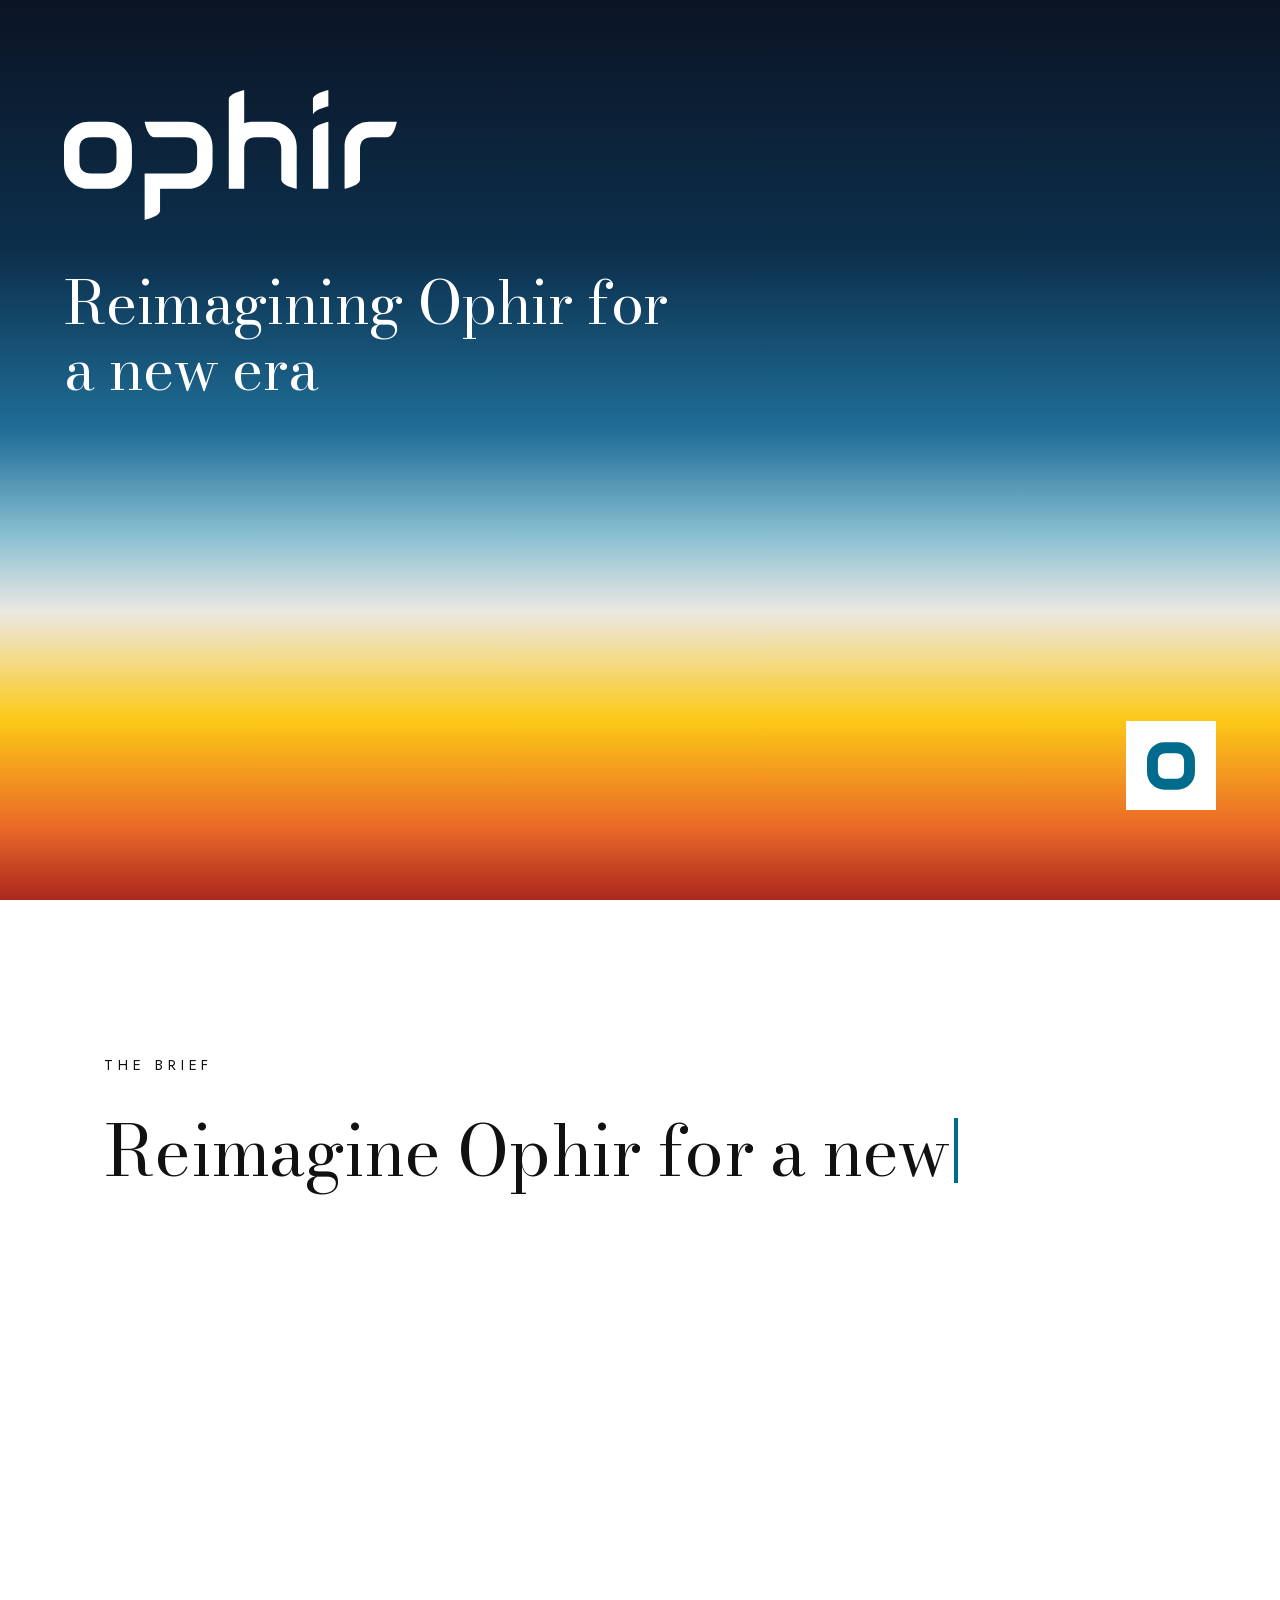
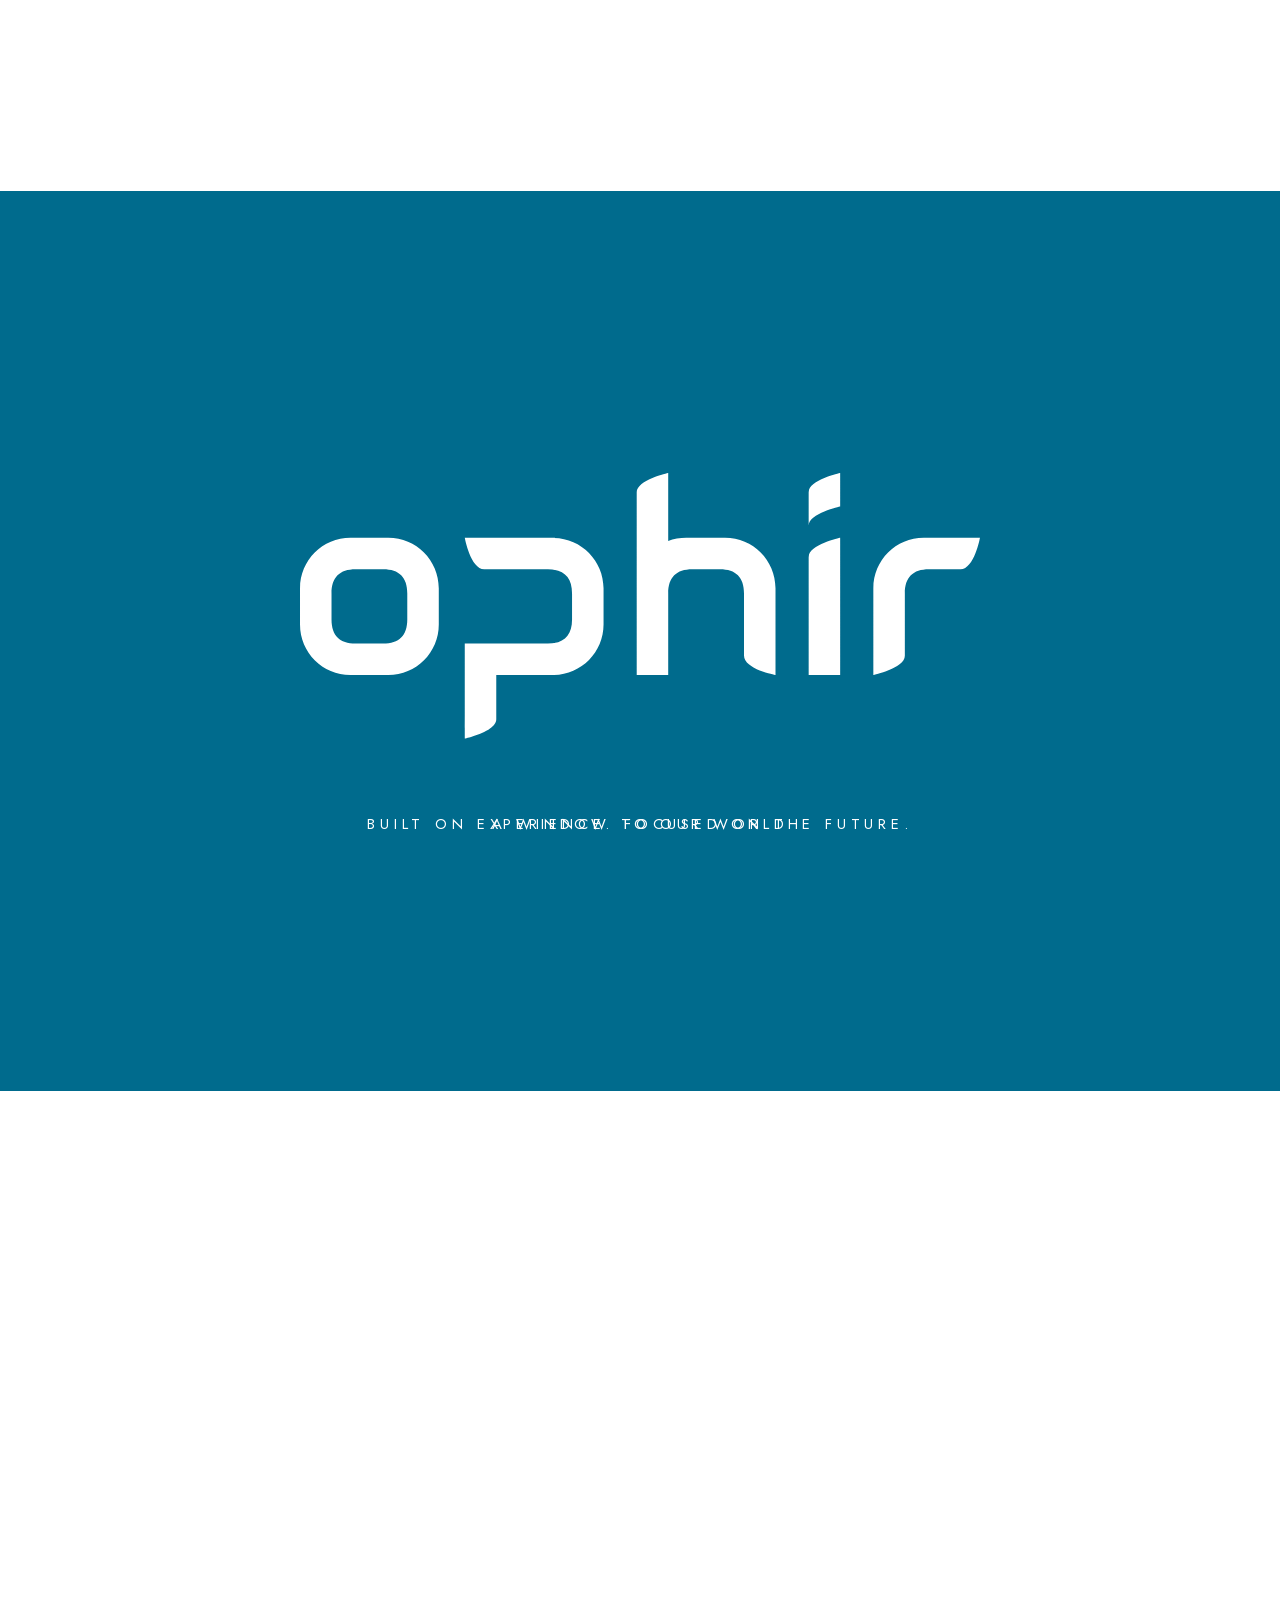
==== commit 498d25f2: "Remove the Spreza tile from the band Co-Authored-By: Claude Opus 5.5 <noreply@anthropic.com>" ====
--- a/index.html
+++ b/index.html
@@ -1 +1 @@
-<!DOCTYPE html><html lang="en-GB" class="bodoni_moda_4f239d3c-module__CIWvPq__variable jost_b3b5774d-module__56wUyW__variable"><head><meta charSet="utf-8"/><meta name="viewport" content="width=device-width, initial-scale=1"/><link rel="preload" href="/_next/static/media/52b5d5098cb87ddd-s.p.13ehjyjdqyy~v.woff2" as="font" crossorigin="" type="font/woff2"/><link rel="preload" href="/_next/static/media/81cef6a21128489e-s.p.0rb1wy2~c~egv.woff2" as="font" crossorigin="" type="font/woff2"/><link rel="stylesheet" href="/_next/static/chunks/164kpp4yxip-x.css" data-precedence="next"/><link rel="preload" as="script" fetchPriority="low" href="/_next/static/chunks/0ht900cau6_ur.js"/><script src="/_next/static/chunks/06~f4cvc3b8e~.js" async=""></script><script src="/_next/static/chunks/00ilazh50sdzh.js" async=""></script><script src="/_next/static/chunks/turbopack-0poa~jq2rj5qt.js" async=""></script><script src="/_next/static/chunks/0dbhjjzl8qfwv.js" async=""></script><script src="/_next/static/chunks/0zsjb9-o~4.ck.js" async=""></script><link rel="preload" href="https://fonts.googleapis.com/css2?family=Abril+Fatface&amp;family=Archivo+Black&amp;family=Playfair+Display:ital,wght@1,900&amp;family=Bebas+Neue&amp;family=Fraunces:opsz,wght@144,900&amp;family=Unbounded:wght@800&amp;family=DM+Serif+Display&amp;family=Rubik+Mono+One&amp;family=UnifrakturMaguntia&amp;family=Syne:wght@800&amp;family=Pacifico&amp;family=Major+Mono+Display&amp;family=Alfa+Slab+One&amp;family=Ultra&amp;family=Monoton&amp;family=Bungee&amp;family=Shrikhand&amp;family=Lobster&amp;family=Cinzel+Decorative:wght@900&amp;family=Black+Ops+One&amp;family=Poiret+One&amp;family=Righteous&amp;family=Dela+Gothic+One&amp;family=Instrument+Serif:ital@1&amp;text=S&amp;display=block" as="style"/><meta name="next-size-adjust" content=""/><title>Ophir</title><meta name="description" content="Reimagining Ophir for a new era: brand guidelines."/><meta name="robots" content="noindex, nofollow, nocache"/><meta name="googlebot" content="noindex, nofollow"/><link rel="icon" href="/icon.svg?icon.0dwpslo~bdq_-.svg" sizes="any" type="image/svg+xml"/><link rel="stylesheet" href="https://fonts.googleapis.com/css2?family=Abril+Fatface&amp;family=Archivo+Black&amp;family=Playfair+Display:ital,wght@1,900&amp;family=Bebas+Neue&amp;family=Fraunces:opsz,wght@144,900&amp;family=Unbounded:wght@800&amp;family=DM+Serif+Display&amp;family=Rubik+Mono+One&amp;family=UnifrakturMaguntia&amp;family=Syne:wght@800&amp;family=Pacifico&amp;family=Major+Mono+Display&amp;family=Alfa+Slab+One&amp;family=Ultra&amp;family=Monoton&amp;family=Bungee&amp;family=Shrikhand&amp;family=Lobster&amp;family=Cinzel+Decorative:wght@900&amp;family=Black+Ops+One&amp;family=Poiret+One&amp;family=Righteous&amp;family=Dela+Gothic+One&amp;family=Instrument+Serif:ital@1&amp;text=S&amp;display=block"/><script src="/_next/static/chunks/03~yq9q893hmn.js" noModule=""></script></head><body><div hidden=""><!--$--><!--/$--></div><main><section class="opener" aria-labelledby="opener-title"><div class="opener__inner"><svg viewBox="0 0 946.86 369.836" class="opener__wordmark" role="img" aria-label="Ophir"><path d="M708.296 117.17C708.296 117.17 708.296 281.259 708.296 281.259C708.296 281.259 752.166 281.259 752.166 281.259C752.166 281.259 752.166 90.329 752.166 90.329C752.492 90.329 708.296 99.753 708.296 117.17ZM752.166 46.479C752.166 46.479 752.166 0 752.166 0C752.492 0 708.296 9.424 708.296 26.841C708.296 26.841 708.296 73.32 708.296 73.32C708.296 55.902 752.492 46.479 752.166 46.479ZM352.355 90.329C352.355 90.329 229.418 90.329 229.418 90.329C229.418 90.329 237.382 134.196 256.536 134.196C256.536 134.196 345.289 134.196 345.289 134.196C367.527 134.196 378.802 145.472 378.802 167.71C378.802 167.71 378.802 203.926 378.802 203.926C378.802 226.164 367.527 237.439 345.289 237.439C345.289 237.439 229.418 237.439 229.418 237.439C229.418 237.439 229.42 369.836 229.42 369.836C229.101 369.836 273.29 360.402 273.29 342.995C273.29 342.995 273.286 281.307 273.286 281.307C273.286 281.307 352.355 281.307 352.355 281.307C391.245 281.307 422.671 249.882 422.671 210.992C422.671 210.992 422.671 160.644 422.671 160.644C422.671 121.755 391.245 90.329 352.355 90.329ZM149.372 203.912C149.372 226.149 138.095 237.426 115.858 237.426C115.858 237.426 77.385 237.426 77.385 237.426C55.147 237.426 43.872 226.149 43.872 203.912C43.872 203.912 43.872 167.714 43.872 167.714C43.872 145.476 55.147 134.2 77.385 134.2C77.385 134.2 115.858 134.2 115.858 134.2C138.095 134.2 149.372 145.476 149.372 167.714C149.372 167.714 149.372 203.912 149.372 203.912ZM122.924 90.329C122.924 90.329 70.316 90.329 70.316 90.329C31.426 90.329 0 121.755 0 160.644C0 160.644 0 210.981 0 210.981C0 249.871 31.426 281.298 70.316 281.298C70.316 281.298 122.924 281.298 122.924 281.298C161.814 281.298 193.24 249.871 193.24 210.981C193.24 210.981 193.24 160.644 193.24 160.644C193.24 121.755 161.814 90.329 122.924 90.329ZM591.801 90.334C591.801 90.334 537.903 90.334 537.903 90.334C529.254 90.334 520.045 91.821 512.705 94.519C512.705 94.519 512.705 94.35 512.705 94.35C512.705 94.35 512.705 0 512.705 0C513.031 0 468.848 9.433 468.848 26.85C468.848 26.85 468.848 92.654 468.848 92.654C468.848 92.654 468.877 281.263 468.877 281.263C468.877 281.263 512.713 281.263 512.713 281.263C512.713 281.263 512.713 167.712 512.713 167.712C512.713 145.474 523.99 134.198 546.227 134.198C546.227 134.198 584.738 134.198 584.738 134.198C606.975 134.198 618.252 145.474 618.252 167.712C618.252 167.712 618.252 254.144 618.252 254.144C618.252 273.298 662.118 281.263 662.118 281.263C662.118 281.263 662.118 160.649 662.118 160.649C662.118 121.76 630.692 90.334 591.801 90.334ZM868.661 90.329C829.771 90.329 798.345 121.756 798.345 160.645C798.345 160.645 798.345 231.259 798.345 231.259C798.345 231.259 798.346 231.259 798.346 231.259C798.346 231.259 798.346 281.259 798.346 281.259C798.029 281.259 842.217 271.825 842.217 254.418C842.217 254.418 842.215 231.259 842.215 231.259C842.215 231.259 842.216 231.259 842.216 231.259C842.216 231.259 842.216 167.708 842.216 167.708C842.216 145.47 853.492 134.194 875.73 134.194C875.73 134.194 919.742 134.194 919.742 134.194C938.895 134.194 946.86 90.329 946.86 90.329C946.86 90.329 868.661 90.329 868.661 90.329Z" fill="currentColor" fill-rule="evenodd"></path></svg><h1 id="opener-title" class="opener__title">Reimagining Ophir for a new era</h1><div class="opener__tile" aria-hidden="true"><svg viewBox="-150 -150 300 300"><path d="M-37.67 -136.75H37.67C93.38 -136.75 138.38 -91.75 138.38 -36.05V36.05C138.38 91.75 93.38 136.75 37.67 136.75H-37.67C-93.38 136.75 -138.38 91.75 -138.38 36.05V-36.05C-138.38 -91.75 -93.38 -136.75 -37.67 -136.75ZM-27.56 -73.92H27.56C59.41 -73.92 75.56 -57.77 75.56 -25.92V25.92C75.56 57.77 59.41 73.92 27.56 73.92H-27.56C-59.41 73.92 -75.56 57.77 -75.56 25.92V-25.92C-75.56 -57.77 -59.41 -73.92 -27.56 -73.92Z" fill="currentColor" fill-rule="evenodd"></path></svg></div></div></section><section class="brief" aria-labelledby="brief-label"><div class="brief__inner"><p id="brief-label" class="caps">The brief</p><p class="brief__text"><span class="sr-only">Reimagine Ophir for a new era, preserving the familiarity, heritage and recognition of the original identity while creating a refined, contemporary brand for the future.</span><span class="brief__ghost" aria-hidden="true">Reimagine Ophir for a new era, preserving the familiarity, heritage and recognition of the original identity while creating a refined, contemporary brand for the future.</span><span class="brief__typed" aria-hidden="true"><span class="brief__cursor"><span class="brief__drop"></span></span></span></p></div></section><section class="heromorph" aria-label="The Ophir wordmark and icon"><div class="heromorph__pin"><div class="heromorph__mint" aria-hidden="true"></div><div class="heromorph__stage"><div class="heromorph__art"><svg viewBox="0 0 946.86 369.836" class="heromorph__wordmark" role="img" aria-label="Ophir"><path d="M708.296 117.17C708.296 117.17 708.296 281.259 708.296 281.259C708.296 281.259 752.166 281.259 752.166 281.259C752.166 281.259 752.166 90.329 752.166 90.329C752.492 90.329 708.296 99.753 708.296 117.17ZM752.166 46.479C752.166 46.479 752.166 0 752.166 0C752.492 0 708.296 9.424 708.296 26.841C708.296 26.841 708.296 73.32 708.296 73.32C708.296 55.902 752.492 46.479 752.166 46.479ZM352.355 90.329C352.355 90.329 229.418 90.329 229.418 90.329C229.418 90.329 237.382 134.196 256.536 134.196C256.536 134.196 345.289 134.196 345.289 134.196C367.527 134.196 378.802 145.472 378.802 167.71C378.802 167.71 378.802 203.926 378.802 203.926C378.802 226.164 367.527 237.439 345.289 237.439C345.289 237.439 229.418 237.439 229.418 237.439C229.418 237.439 229.42 369.836 229.42 369.836C229.101 369.836 273.29 360.402 273.29 342.995C273.29 342.995 273.286 281.307 273.286 281.307C273.286 281.307 352.355 281.307 352.355 281.307C391.245 281.307 422.671 249.882 422.671 210.992C422.671 210.992 422.671 160.644 422.671 160.644C422.671 121.755 391.245 90.329 352.355 90.329ZM149.372 203.912C149.372 226.149 138.095 237.426 115.858 237.426C115.858 237.426 77.385 237.426 77.385 237.426C55.147 237.426 43.872 226.149 43.872 203.912C43.872 203.912 43.872 167.714 43.872 167.714C43.872 145.476 55.147 134.2 77.385 134.2C77.385 134.2 115.858 134.2 115.858 134.2C138.095 134.2 149.372 145.476 149.372 167.714C149.372 167.714 149.372 203.912 149.372 203.912ZM122.924 90.329C122.924 90.329 70.316 90.329 70.316 90.329C31.426 90.329 0 121.755 0 160.644C0 160.644 0 210.981 0 210.981C0 249.871 31.426 281.298 70.316 281.298C70.316 281.298 122.924 281.298 122.924 281.298C161.814 281.298 193.24 249.871 193.24 210.981C193.24 210.981 193.24 160.644 193.24 160.644C193.24 121.755 161.814 90.329 122.924 90.329ZM591.801 90.334C591.801 90.334 537.903 90.334 537.903 90.334C529.254 90.334 520.045 91.821 512.705 94.519C512.705 94.519 512.705 94.35 512.705 94.35C512.705 94.35 512.705 0 512.705 0C513.031 0 468.848 9.433 468.848 26.85C468.848 26.85 468.848 92.654 468.848 92.654C468.848 92.654 468.877 281.263 468.877 281.263C468.877 281.263 512.713 281.263 512.713 281.263C512.713 281.263 512.713 167.712 512.713 167.712C512.713 145.474 523.99 134.198 546.227 134.198C546.227 134.198 584.738 134.198 584.738 134.198C606.975 134.198 618.252 145.474 618.252 167.712C618.252 167.712 618.252 254.144 618.252 254.144C618.252 273.298 662.118 281.263 662.118 281.263C662.118 281.263 662.118 160.649 662.118 160.649C662.118 121.76 630.692 90.334 591.801 90.334ZM868.661 90.329C829.771 90.329 798.345 121.756 798.345 160.645C798.345 160.645 798.345 231.259 798.345 231.259C798.345 231.259 798.346 231.259 798.346 231.259C798.346 231.259 798.346 281.259 798.346 281.259C798.029 281.259 842.217 271.825 842.217 254.418C842.217 254.418 842.215 231.259 842.215 231.259C842.215 231.259 842.216 231.259 842.216 231.259C842.216 231.259 842.216 167.708 842.216 167.708C842.216 145.47 853.492 134.194 875.73 134.194C875.73 134.194 919.742 134.194 919.742 134.194C938.895 134.194 946.86 90.329 946.86 90.329C946.86 90.329 868.661 90.329 868.661 90.329Z" fill="currentColor" fill-rule="evenodd"></path></svg><svg viewBox="-150 -150 300 300" class="heromorph__mark" role="img" aria-label="Ophir icon" style="opacity:0"><defs><clipPath id="o-window"><path d="M-37.67 -136.75H37.67C93.38 -136.75 138.38 -91.75 138.38 -36.05V36.05C138.38 91.75 93.38 136.75 37.67 136.75H-37.67C-93.38 136.75 -138.38 91.75 -138.38 36.05V-36.05C-138.38 -91.75 -93.38 -136.75 -37.67 -136.75Z"></path></clipPath><linearGradient id="o-sunset" x1="0" y1="0" x2="0" y2="1"><stop offset="0" stop-color="#005c96"></stop><stop offset="0.3" stop-color="#2896be"></stop><stop offset="0.55" stop-color="#ece8e2"></stop><stop offset="0.74" stop-color="#fcc917"></stop><stop offset="0.9" stop-color="#ea6828"></stop><stop offset="1" stop-color="#aa281e"></stop></linearGradient></defs><path d="M-27.56 -73.92H27.56C59.41 -73.92 75.56 -57.77 75.56 -25.92V25.92C75.56 57.77 59.41 73.92 27.56 73.92H-27.56C-59.41 73.92 -75.56 57.77 -75.56 25.92V-25.92C-75.56 -57.77 -59.41 -73.92 -27.56 -73.92ZM-27.56 -73.92H27.56C59.41 -73.92 75.56 -57.77 75.56 -25.92V25.92C75.56 57.77 59.41 73.92 27.56 73.92H-27.56C-59.41 73.92 -75.56 57.77 -75.56 25.92V-25.92C-75.56 -57.77 -59.41 -73.92 -27.56 -73.92Z" fill="currentColor" fill-rule="evenodd"></path><g clip-path="url(#o-window)"><rect x="-150" y="-136.755" width="300" height="273.51" fill="url(#o-sunset)" transform="translate(0 273.51)"></rect></g><path d="M-27.56 -73.92H27.56C59.41 -73.92 75.56 -57.77 75.56 -25.92V25.92C75.56 57.77 59.41 73.92 27.56 73.92H-27.56C-59.41 73.92 -75.56 57.77 -75.56 25.92V-25.92C-75.56 -57.77 -59.41 -73.92 -27.56 -73.92ZM-27.56 -73.92H27.56C59.41 -73.92 75.56 -57.77 75.56 -25.92V25.92C75.56 57.77 59.41 73.92 27.56 73.92H-27.56C-59.41 73.92 -75.56 57.77 -75.56 25.92V-25.92C-75.56 -57.77 -59.41 -73.92 -27.56 -73.92Z" fill="currentColor" fill-rule="evenodd" transform="scale(0.45)"></path></svg></div><p class="caps heromorph__label"><span class="is-on">Built on experience. Focused on the future.</span><span class="is-off">A window to our world</span></p></div><div class="duo" aria-hidden="true"><figure class="duo__item"><div class="duo__tile duo__tile--school"><svg viewBox="-80 -80 270 270" aria-hidden="true"><path d="M0.00 80.00A80 80 0 0 1 -0.00 -80.00L-0.00 -30.00A30 30 0 0 0 0.00 30.00ZM0 30H110V80H0ZM110.00 30.00A80 80 0 0 1 110.00 190.00L110.00 140.00A30 30 0 0 0 110.00 80.00ZM110.00 -80.00A80 80 0 0 1 190.00 -0.00L140.00 -0.00A30 30 0 0 0 110.00 -30.00ZM0.00 190.00A80 80 0 0 1 -80.00 110.00L-30.00 110.00A30 30 0 0 0 0.00 140.00Z" fill="currentColor"></path></svg></div></figure></div></div></section></main><!--$--><!--/$--><script src="/_next/static/chunks/0ht900cau6_ur.js" id="_R_" async=""></script><script>(self.__next_f=self.__next_f||[]).push([0])</script><script>self.__next_f.push([1,"1:\"$Sreact.fragment\"\n2:I[39756,[\"/_next/static/chunks/0dbhjjzl8qfwv.js\"],\"default\"]\n3:I[37457,[\"/_next/static/chunks/0dbhjjzl8qfwv.js\"],\"default\"]\nc:I[68027,[\"/_next/static/chunks/0dbhjjzl8qfwv.js\"],\"default\",1]\n:HL[\"/_next/static/chunks/164kpp4yxip-x.css\",\"style\"]\n:HL[\"/_next/static/media/52b5d5098cb87ddd-s.p.13ehjyjdqyy~v.woff2\",\"font\",{\"crossOrigin\":\"\",\"type\":\"font/woff2\"}]\n:HL[\"/_next/static/media/81cef6a21128489e-s.p.0rb1wy2~c~egv.woff2\",\"font\",{\"crossOrigin\":\"\",\"type\":\"font/woff2\"}]\n:HL[\"https://fonts.googleapis.com/css2?family=Abril+Fatface\u0026family=Archivo+Black\u0026family=Playfair+Display:ital,wght@1,900\u0026family=Bebas+Neue\u0026family=Fraunces:opsz,wght@144,900\u0026family=Unbounded:wght@800\u0026family=DM+Serif+Display\u0026family=Rubik+Mono+One\u0026family=UnifrakturMaguntia\u0026family=Syne:wght@800\u0026family=Pacifico\u0026family=Major+Mono+Display\u0026family=Alfa+Slab+One\u0026family=Ultra\u0026family=Monoton\u0026family=Bungee\u0026family=Shrikhand\u0026family=Lobster\u0026family=Cinzel+Decorative:wght@900\u0026family=Black+Ops+One\u0026family=Poiret+One\u0026family=Righteous\u0026family=Dela+Gothic+One\u0026family=Instrument+Serif:ital@1\u0026text=S\u0026display=block\",\"style\"]\n4:Tc1a,"])</script><script>self.__next_f.push([1,"M708.296 117.17C708.296 117.17 708.296 281.259 708.296 281.259C708.296 281.259 752.166 281.259 752.166 281.259C752.166 281.259 752.166 90.329 752.166 90.329C752.492 90.329 708.296 99.753 708.296 117.17ZM752.166 46.479C752.166 46.479 752.166 0 752.166 0C752.492 0 708.296 9.424 708.296 26.841C708.296 26.841 708.296 73.32 708.296 73.32C708.296 55.902 752.492 46.479 752.166 46.479ZM352.355 90.329C352.355 90.329 229.418 90.329 229.418 90.329C229.418 90.329 237.382 134.196 256.536 134.196C256.536 134.196 345.289 134.196 345.289 134.196C367.527 134.196 378.802 145.472 378.802 167.71C378.802 167.71 378.802 203.926 378.802 203.926C378.802 226.164 367.527 237.439 345.289 237.439C345.289 237.439 229.418 237.439 229.418 237.439C229.418 237.439 229.42 369.836 229.42 369.836C229.101 369.836 273.29 360.402 273.29 342.995C273.29 342.995 273.286 281.307 273.286 281.307C273.286 281.307 352.355 281.307 352.355 281.307C391.245 281.307 422.671 249.882 422.671 210.992C422.671 210.992 422.671 160.644 422.671 160.644C422.671 121.755 391.245 90.329 352.355 90.329ZM149.372 203.912C149.372 226.149 138.095 237.426 115.858 237.426C115.858 237.426 77.385 237.426 77.385 237.426C55.147 237.426 43.872 226.149 43.872 203.912C43.872 203.912 43.872 167.714 43.872 167.714C43.872 145.476 55.147 134.2 77.385 134.2C77.385 134.2 115.858 134.2 115.858 134.2C138.095 134.2 149.372 145.476 149.372 167.714C149.372 167.714 149.372 203.912 149.372 203.912ZM122.924 90.329C122.924 90.329 70.316 90.329 70.316 90.329C31.426 90.329 0 121.755 0 160.644C0 160.644 0 210.981 0 210.981C0 249.871 31.426 281.298 70.316 281.298C70.316 281.298 122.924 281.298 122.924 281.298C161.814 281.298 193.24 249.871 193.24 210.981C193.24 210.981 193.24 160.644 193.24 160.644C193.24 121.755 161.814 90.329 122.924 90.329ZM591.801 90.334C591.801 90.334 537.903 90.334 537.903 90.334C529.254 90.334 520.045 91.821 512.705 94.519C512.705 94.519 512.705 94.35 512.705 94.35C512.705 94.35 512.705 0 512.705 0C513.031 0 468.848 9.433 468.848 26.85C468.848 26.85 468.848 92.654 468.848 92.654C468.848 92.654 468.877 281.263 468.877 281.263C468.877 281.263 512.713 281.263 512.713 281.263C512.713 281.263 512.713 167.712 512.713 167.712C512.713 145.474 523.99 134.198 546.227 134.198C546.227 134.198 584.738 134.198 584.738 134.198C606.975 134.198 618.252 145.474 618.252 167.712C618.252 167.712 618.252 254.144 618.252 254.144C618.252 273.298 662.118 281.263 662.118 281.263C662.118 281.263 662.118 160.649 662.118 160.649C662.118 121.76 630.692 90.334 591.801 90.334ZM868.661 90.329C829.771 90.329 798.345 121.756 798.345 160.645C798.345 160.645 798.345 231.259 798.345 231.259C798.345 231.259 798.346 231.259 798.346 231.259C798.346 231.259 798.346 281.259 798.346 281.259C798.029 281.259 842.217 271.825 842.217 254.418C842.217 254.418 842.215 231.259 842.215 231.259C842.215 231.259 842.216 231.259 842.216 231.259C842.216 231.259 842.216 167.708 842.216 167.708C842.216 145.47 853.492 134.194 875.73 134.194C875.73 134.194 919.742 134.194 919.742 134.194C938.895 134.194 946.86 90.329 946.86 90.329C946.86 90.329 868.661 90.329 868.661 90.329Z"])</script><script>self.__next_f.push([1,"0:{\"P\":null,\"c\":[\"\",\"\"],\"q\":\"\",\"i\":false,\"f\":[[[\"\",{\"children\":[\"__PAGE__\",{}]},\"$undefined\",\"$undefined\",16],[[\"$\",\"$1\",\"c\",{\"children\":[[[\"$\",\"link\",\"0\",{\"rel\":\"stylesheet\",\"href\":\"/_next/static/chunks/164kpp4yxip-x.css\",\"precedence\":\"next\",\"crossOrigin\":\"$undefined\",\"nonce\":\"$undefined\"}],[\"$\",\"script\",\"script-0\",{\"src\":\"/_next/static/chunks/0dbhjjzl8qfwv.js\",\"async\":true,\"nonce\":\"$undefined\"}]],[\"$\",\"html\",null,{\"lang\":\"en-GB\",\"className\":\"bodoni_moda_4f239d3c-module__CIWvPq__variable jost_b3b5774d-module__56wUyW__variable\",\"children\":[[\"$\",\"head\",null,{\"children\":[\"$\",\"link\",null,{\"rel\":\"stylesheet\",\"href\":\"https://fonts.googleapis.com/css2?family=Abril+Fatface\u0026family=Archivo+Black\u0026family=Playfair+Display:ital,wght@1,900\u0026family=Bebas+Neue\u0026family=Fraunces:opsz,wght@144,900\u0026family=Unbounded:wght@800\u0026family=DM+Serif+Display\u0026family=Rubik+Mono+One\u0026family=UnifrakturMaguntia\u0026family=Syne:wght@800\u0026family=Pacifico\u0026family=Major+Mono+Display\u0026family=Alfa+Slab+One\u0026family=Ultra\u0026family=Monoton\u0026family=Bungee\u0026family=Shrikhand\u0026family=Lobster\u0026family=Cinzel+Decorative:wght@900\u0026family=Black+Ops+One\u0026family=Poiret+One\u0026family=Righteous\u0026family=Dela+Gothic+One\u0026family=Instrument+Serif:ital@1\u0026text=S\u0026display=block\"}]}],[\"$\",\"body\",null,{\"children\":[\"$\",\"$L2\",null,{\"parallelRouterKey\":\"children\",\"error\":\"$undefined\",\"errorStyles\":\"$undefined\",\"errorScripts\":\"$undefined\",\"template\":[\"$\",\"$L3\",null,{}],\"templateStyles\":\"$undefined\",\"templateScripts\":\"$undefined\",\"notFound\":[[[\"$\",\"title\",null,{\"children\":\"404: This page could not be found.\"}],[\"$\",\"div\",null,{\"style\":{\"fontFamily\":\"system-ui,\\\"Segoe UI\\\",Roboto,Helvetica,Arial,sans-serif,\\\"Apple Color Emoji\\\",\\\"Segoe UI Emoji\\\"\",\"height\":\"100vh\",\"textAlign\":\"center\",\"display\":\"flex\",\"flexDirection\":\"column\",\"alignItems\":\"center\",\"justifyContent\":\"center\"},\"children\":[\"$\",\"div\",null,{\"children\":[[\"$\",\"style\",null,{\"dangerouslySetInnerHTML\":{\"__html\":\"body{color:#000;background:#fff;margin:0}.next-error-h1{border-right:1px solid rgba(0,0,0,.3)}@media (prefers-color-scheme:dark){body{color:#fff;background:#000}.next-error-h1{border-right:1px solid rgba(255,255,255,.3)}}\"}}],[\"$\",\"h1\",null,{\"className\":\"next-error-h1\",\"style\":{\"display\":\"inline-block\",\"margin\":\"0 20px 0 0\",\"padding\":\"0 23px 0 0\",\"fontSize\":24,\"fontWeight\":500,\"verticalAlign\":\"top\",\"lineHeight\":\"49px\"},\"children\":404}],[\"$\",\"div\",null,{\"style\":{\"display\":\"inline-block\"},\"children\":[\"$\",\"h2\",null,{\"style\":{\"fontSize\":14,\"fontWeight\":400,\"lineHeight\":\"49px\",\"margin\":0},\"children\":\"This page could not be found.\"}]}]]}]}]],[]],\"forbidden\":\"$undefined\",\"unauthorized\":\"$undefined\"}]}]]}]]}],{\"children\":[[\"$\",\"$1\",\"c\",{\"children\":[[\"$\",\"main\",null,{\"children\":[[\"$\",\"section\",null,{\"className\":\"opener\",\"aria-labelledby\":\"opener-title\",\"children\":[\"$\",\"div\",null,{\"className\":\"opener__inner\",\"children\":[[\"$\",\"svg\",null,{\"viewBox\":\"0 0 946.86 369.836\",\"className\":\"opener__wordmark\",\"role\":\"img\",\"aria-label\":\"Ophir\",\"children\":[\"$\",\"path\",null,{\"d\":\"$4\",\"fill\":\"currentColor\",\"fillRule\":\"evenodd\"}]}],\"$L5\",\"$L6\"]}]}],\"$L7\",\"$L8\"]}],[\"$L9\"],\"$La\"]}],{},null,false,null]},null,false,null],\"$Lb\",false]],\"m\":\"$undefined\",\"G\":[\"$c\",[\"$Ld\"]],\"S\":true,\"h\":null,\"s\":\"$undefined\",\"l\":\"$undefined\",\"p\":\"$undefined\",\"d\":\"$undefined\",\"b\":\"spxJVSHPFd16ag9DcyCr9\"}\n"])</script><script>self.__next_f.push([1,"e:I[27115,[\"/_next/static/chunks/0dbhjjzl8qfwv.js\",\"/_next/static/chunks/0zsjb9-o~4.ck.js\"],\"default\"]\nf:I[47298,[\"/_next/static/chunks/0dbhjjzl8qfwv.js\",\"/_next/static/chunks/0zsjb9-o~4.ck.js\"],\"default\"]\n10:I[97367,[\"/_next/static/chunks/0dbhjjzl8qfwv.js\"],\"OutletBoundary\"]\n11:\"$Sreact.suspense\"\n13:I[97367,[\"/_next/static/chunks/0dbhjjzl8qfwv.js\"],\"ViewportBoundary\"]\n15:I[97367,[\"/_next/static/chunks/0dbhjjzl8qfwv.js\"],\"MetadataBoundary\"]\n5:[\"$\",\"h1\",null,{\"id\":\"opener-title\",\"className\":\"opener__title\",\"children\":\"Reimagining Ophir for a new era\"}]\n6:[\"$\",\"div\",null,{\"className\":\"opener__tile\",\"aria-hidden\":\"true\",\"children\":[\"$\",\"svg\",null,{\"viewBox\":\"-150 -150 300 300\",\"children\":[\"$\",\"path\",null,{\"d\":\"M-37.67 -136.75H37.67C93.38 -136.75 138.38 -91.75 138.38 -36.05V36.05C138.38 91.75 93.38 136.75 37.67 136.75H-37.67C-93.38 136.75 -138.38 91.75 -138.38 36.05V-36.05C-138.38 -91.75 -93.38 -136.75 -37.67 -136.75ZM-27.56 -73.92H27.56C59.41 -73.92 75.56 -57.77 75.56 -25.92V25.92C75.56 57.77 59.41 73.92 27.56 73.92H-27.56C-59.41 73.92 -75.56 57.77 -75.56 25.92V-25.92C-75.56 -57.77 -59.41 -73.92 -27.56 -73.92Z\",\"fill\":\"currentColor\",\"fillRule\":\"evenodd\"}]}]}]\n7:[\"$\",\"$Le\",null,{}]\n8:[\"$\",\"$Lf\",null,{}]\n9:[\"$\",\"script\",\"script-0\",{\"src\":\"/_next/static/chunks/0zsjb9-o~4.ck.js\",\"async\":true,\"nonce\":\"$undefined\"}]\na:[\"$\",\"$L10\",null,{\"children\":[\"$\",\"$11\",null,{\"name\":\"Next.MetadataOutlet\",\"children\":\"$@12\"}]}]\nb:[\"$\",\"$1\",\"h\",{\"children\":[null,[\"$\",\"$L13\",null,{\"children\":\"$L14\"}],[\"$\",\"div\",null,{\"hidden\":true,\"children\":[\"$\",\"$L15\",null,{\"children\":[\"$\",\"$11\",null,{\"name\":\"Next.Metadata\",\"children\":\"$L16\"}]}]}],[\"$\",\"meta\",null,{\"name\":\"next-size-adjust\",\"content\":\"\"}]]}]\nd:[\"$\",\"link\",\"0\",{\"rel\":\"stylesheet\",\"href\":\"/_next/static/chunks/164kpp4yxip-x.css\",\"precedence\":\"next\",\"crossOrigin\":\"$undefined\",\"nonce\":\"$undefined\"}]\n"])</script><script>self.__next_f.push([1,"14:[[\"$\",\"meta\",\"0\",{\"charSet\":\"utf-8\"}],[\"$\",\"meta\",\"1\",{\"name\":\"viewport\",\"content\":\"width=device-width, initial-scale=1\"}]]\n"])</script><script>self.__next_f.push([1,"17:I[27201,[\"/_next/static/chunks/0dbhjjzl8qfwv.js\"],\"IconMark\"]\n12:null\n16:[[\"$\",\"title\",\"0\",{\"children\":\"Ophir\"}],[\"$\",\"meta\",\"1\",{\"name\":\"description\",\"content\":\"Reimagining Ophir for a new era: brand guidelines.\"}],[\"$\",\"meta\",\"2\",{\"name\":\"robots\",\"content\":\"noindex, nofollow, nocache\"}],[\"$\",\"meta\",\"3\",{\"name\":\"googlebot\",\"content\":\"noindex, nofollow\"}],[\"$\",\"link\",\"4\",{\"rel\":\"icon\",\"href\":\"/icon.svg?icon.0dwpslo~bdq_-.svg\",\"sizes\":\"any\",\"type\":\"image/svg+xml\"}],[\"$\",\"$L17\",\"5\",{}]]\n"])</script></body></html>+<!DOCTYPE html><html lang="en-GB" class="bodoni_moda_4f239d3c-module__CIWvPq__variable jost_b3b5774d-module__56wUyW__variable"><head><meta charSet="utf-8"/><meta name="viewport" content="width=device-width, initial-scale=1"/><link rel="preload" href="/_next/static/media/52b5d5098cb87ddd-s.p.13ehjyjdqyy~v.woff2" as="font" crossorigin="" type="font/woff2"/><link rel="preload" href="/_next/static/media/81cef6a21128489e-s.p.0rb1wy2~c~egv.woff2" as="font" crossorigin="" type="font/woff2"/><link rel="stylesheet" href="/_next/static/chunks/164kpp4yxip-x.css" data-precedence="next"/><link rel="preload" as="script" fetchPriority="low" href="/_next/static/chunks/0ht900cau6_ur.js"/><script src="/_next/static/chunks/06~f4cvc3b8e~.js" async=""></script><script src="/_next/static/chunks/00ilazh50sdzh.js" async=""></script><script src="/_next/static/chunks/turbopack-0poa~jq2rj5qt.js" async=""></script><script src="/_next/static/chunks/0dbhjjzl8qfwv.js" async=""></script><script src="/_next/static/chunks/107763s1p0~8z.js" async=""></script><link rel="preload" href="https://fonts.googleapis.com/css2?family=Abril+Fatface&amp;family=Archivo+Black&amp;family=Playfair+Display:ital,wght@1,900&amp;family=Bebas+Neue&amp;family=Fraunces:opsz,wght@144,900&amp;family=Unbounded:wght@800&amp;family=DM+Serif+Display&amp;family=Rubik+Mono+One&amp;family=UnifrakturMaguntia&amp;family=Syne:wght@800&amp;family=Pacifico&amp;family=Major+Mono+Display&amp;family=Alfa+Slab+One&amp;family=Ultra&amp;family=Monoton&amp;family=Bungee&amp;family=Shrikhand&amp;family=Lobster&amp;family=Cinzel+Decorative:wght@900&amp;family=Black+Ops+One&amp;family=Poiret+One&amp;family=Righteous&amp;family=Dela+Gothic+One&amp;family=Instrument+Serif:ital@1&amp;text=S&amp;display=block" as="style"/><meta name="next-size-adjust" content=""/><title>Ophir</title><meta name="description" content="Reimagining Ophir for a new era: brand guidelines."/><meta name="robots" content="noindex, nofollow, nocache"/><meta name="googlebot" content="noindex, nofollow"/><link rel="icon" href="/icon.svg?icon.0dwpslo~bdq_-.svg" sizes="any" type="image/svg+xml"/><link rel="stylesheet" href="https://fonts.googleapis.com/css2?family=Abril+Fatface&amp;family=Archivo+Black&amp;family=Playfair+Display:ital,wght@1,900&amp;family=Bebas+Neue&amp;family=Fraunces:opsz,wght@144,900&amp;family=Unbounded:wght@800&amp;family=DM+Serif+Display&amp;family=Rubik+Mono+One&amp;family=UnifrakturMaguntia&amp;family=Syne:wght@800&amp;family=Pacifico&amp;family=Major+Mono+Display&amp;family=Alfa+Slab+One&amp;family=Ultra&amp;family=Monoton&amp;family=Bungee&amp;family=Shrikhand&amp;family=Lobster&amp;family=Cinzel+Decorative:wght@900&amp;family=Black+Ops+One&amp;family=Poiret+One&amp;family=Righteous&amp;family=Dela+Gothic+One&amp;family=Instrument+Serif:ital@1&amp;text=S&amp;display=block"/><script src="/_next/static/chunks/03~yq9q893hmn.js" noModule=""></script></head><body><div hidden=""><!--$--><!--/$--></div><main><section class="opener" aria-labelledby="opener-title"><div class="opener__inner"><svg viewBox="0 0 946.86 369.836" class="opener__wordmark" role="img" aria-label="Ophir"><path d="M708.296 117.17C708.296 117.17 708.296 281.259 708.296 281.259C708.296 281.259 752.166 281.259 752.166 281.259C752.166 281.259 752.166 90.329 752.166 90.329C752.492 90.329 708.296 99.753 708.296 117.17ZM752.166 46.479C752.166 46.479 752.166 0 752.166 0C752.492 0 708.296 9.424 708.296 26.841C708.296 26.841 708.296 73.32 708.296 73.32C708.296 55.902 752.492 46.479 752.166 46.479ZM352.355 90.329C352.355 90.329 229.418 90.329 229.418 90.329C229.418 90.329 237.382 134.196 256.536 134.196C256.536 134.196 345.289 134.196 345.289 134.196C367.527 134.196 378.802 145.472 378.802 167.71C378.802 167.71 378.802 203.926 378.802 203.926C378.802 226.164 367.527 237.439 345.289 237.439C345.289 237.439 229.418 237.439 229.418 237.439C229.418 237.439 229.42 369.836 229.42 369.836C229.101 369.836 273.29 360.402 273.29 342.995C273.29 342.995 273.286 281.307 273.286 281.307C273.286 281.307 352.355 281.307 352.355 281.307C391.245 281.307 422.671 249.882 422.671 210.992C422.671 210.992 422.671 160.644 422.671 160.644C422.671 121.755 391.245 90.329 352.355 90.329ZM149.372 203.912C149.372 226.149 138.095 237.426 115.858 237.426C115.858 237.426 77.385 237.426 77.385 237.426C55.147 237.426 43.872 226.149 43.872 203.912C43.872 203.912 43.872 167.714 43.872 167.714C43.872 145.476 55.147 134.2 77.385 134.2C77.385 134.2 115.858 134.2 115.858 134.2C138.095 134.2 149.372 145.476 149.372 167.714C149.372 167.714 149.372 203.912 149.372 203.912ZM122.924 90.329C122.924 90.329 70.316 90.329 70.316 90.329C31.426 90.329 0 121.755 0 160.644C0 160.644 0 210.981 0 210.981C0 249.871 31.426 281.298 70.316 281.298C70.316 281.298 122.924 281.298 122.924 281.298C161.814 281.298 193.24 249.871 193.24 210.981C193.24 210.981 193.24 160.644 193.24 160.644C193.24 121.755 161.814 90.329 122.924 90.329ZM591.801 90.334C591.801 90.334 537.903 90.334 537.903 90.334C529.254 90.334 520.045 91.821 512.705 94.519C512.705 94.519 512.705 94.35 512.705 94.35C512.705 94.35 512.705 0 512.705 0C513.031 0 468.848 9.433 468.848 26.85C468.848 26.85 468.848 92.654 468.848 92.654C468.848 92.654 468.877 281.263 468.877 281.263C468.877 281.263 512.713 281.263 512.713 281.263C512.713 281.263 512.713 167.712 512.713 167.712C512.713 145.474 523.99 134.198 546.227 134.198C546.227 134.198 584.738 134.198 584.738 134.198C606.975 134.198 618.252 145.474 618.252 167.712C618.252 167.712 618.252 254.144 618.252 254.144C618.252 273.298 662.118 281.263 662.118 281.263C662.118 281.263 662.118 160.649 662.118 160.649C662.118 121.76 630.692 90.334 591.801 90.334ZM868.661 90.329C829.771 90.329 798.345 121.756 798.345 160.645C798.345 160.645 798.345 231.259 798.345 231.259C798.345 231.259 798.346 231.259 798.346 231.259C798.346 231.259 798.346 281.259 798.346 281.259C798.029 281.259 842.217 271.825 842.217 254.418C842.217 254.418 842.215 231.259 842.215 231.259C842.215 231.259 842.216 231.259 842.216 231.259C842.216 231.259 842.216 167.708 842.216 167.708C842.216 145.47 853.492 134.194 875.73 134.194C875.73 134.194 919.742 134.194 919.742 134.194C938.895 134.194 946.86 90.329 946.86 90.329C946.86 90.329 868.661 90.329 868.661 90.329Z" fill="currentColor" fill-rule="evenodd"></path></svg><h1 id="opener-title" class="opener__title">Reimagining Ophir for a new era</h1><div class="opener__tile" aria-hidden="true"><svg viewBox="-150 -150 300 300"><path d="M-37.67 -136.75H37.67C93.38 -136.75 138.38 -91.75 138.38 -36.05V36.05C138.38 91.75 93.38 136.75 37.67 136.75H-37.67C-93.38 136.75 -138.38 91.75 -138.38 36.05V-36.05C-138.38 -91.75 -93.38 -136.75 -37.67 -136.75ZM-27.56 -73.92H27.56C59.41 -73.92 75.56 -57.77 75.56 -25.92V25.92C75.56 57.77 59.41 73.92 27.56 73.92H-27.56C-59.41 73.92 -75.56 57.77 -75.56 25.92V-25.92C-75.56 -57.77 -59.41 -73.92 -27.56 -73.92Z" fill="currentColor" fill-rule="evenodd"></path></svg></div></div></section><section class="brief" aria-labelledby="brief-label"><div class="brief__inner"><p id="brief-label" class="caps">The brief</p><p class="brief__text"><span class="sr-only">Reimagine Ophir for a new era, preserving the familiarity, heritage and recognition of the original identity while creating a refined, contemporary brand for the future.</span><span class="brief__ghost" aria-hidden="true">Reimagine Ophir for a new era, preserving the familiarity, heritage and recognition of the original identity while creating a refined, contemporary brand for the future.</span><span class="brief__typed" aria-hidden="true"><span class="brief__cursor"><span class="brief__drop"></span></span></span></p></div></section><section class="heromorph" aria-label="The Ophir wordmark and icon"><div class="heromorph__pin"><div class="heromorph__mint" aria-hidden="true"></div><div class="heromorph__stage"><div class="heromorph__art"><svg viewBox="0 0 946.86 369.836" class="heromorph__wordmark" role="img" aria-label="Ophir"><path d="M708.296 117.17C708.296 117.17 708.296 281.259 708.296 281.259C708.296 281.259 752.166 281.259 752.166 281.259C752.166 281.259 752.166 90.329 752.166 90.329C752.492 90.329 708.296 99.753 708.296 117.17ZM752.166 46.479C752.166 46.479 752.166 0 752.166 0C752.492 0 708.296 9.424 708.296 26.841C708.296 26.841 708.296 73.32 708.296 73.32C708.296 55.902 752.492 46.479 752.166 46.479ZM352.355 90.329C352.355 90.329 229.418 90.329 229.418 90.329C229.418 90.329 237.382 134.196 256.536 134.196C256.536 134.196 345.289 134.196 345.289 134.196C367.527 134.196 378.802 145.472 378.802 167.71C378.802 167.71 378.802 203.926 378.802 203.926C378.802 226.164 367.527 237.439 345.289 237.439C345.289 237.439 229.418 237.439 229.418 237.439C229.418 237.439 229.42 369.836 229.42 369.836C229.101 369.836 273.29 360.402 273.29 342.995C273.29 342.995 273.286 281.307 273.286 281.307C273.286 281.307 352.355 281.307 352.355 281.307C391.245 281.307 422.671 249.882 422.671 210.992C422.671 210.992 422.671 160.644 422.671 160.644C422.671 121.755 391.245 90.329 352.355 90.329ZM149.372 203.912C149.372 226.149 138.095 237.426 115.858 237.426C115.858 237.426 77.385 237.426 77.385 237.426C55.147 237.426 43.872 226.149 43.872 203.912C43.872 203.912 43.872 167.714 43.872 167.714C43.872 145.476 55.147 134.2 77.385 134.2C77.385 134.2 115.858 134.2 115.858 134.2C138.095 134.2 149.372 145.476 149.372 167.714C149.372 167.714 149.372 203.912 149.372 203.912ZM122.924 90.329C122.924 90.329 70.316 90.329 70.316 90.329C31.426 90.329 0 121.755 0 160.644C0 160.644 0 210.981 0 210.981C0 249.871 31.426 281.298 70.316 281.298C70.316 281.298 122.924 281.298 122.924 281.298C161.814 281.298 193.24 249.871 193.24 210.981C193.24 210.981 193.24 160.644 193.24 160.644C193.24 121.755 161.814 90.329 122.924 90.329ZM591.801 90.334C591.801 90.334 537.903 90.334 537.903 90.334C529.254 90.334 520.045 91.821 512.705 94.519C512.705 94.519 512.705 94.35 512.705 94.35C512.705 94.35 512.705 0 512.705 0C513.031 0 468.848 9.433 468.848 26.85C468.848 26.85 468.848 92.654 468.848 92.654C468.848 92.654 468.877 281.263 468.877 281.263C468.877 281.263 512.713 281.263 512.713 281.263C512.713 281.263 512.713 167.712 512.713 167.712C512.713 145.474 523.99 134.198 546.227 134.198C546.227 134.198 584.738 134.198 584.738 134.198C606.975 134.198 618.252 145.474 618.252 167.712C618.252 167.712 618.252 254.144 618.252 254.144C618.252 273.298 662.118 281.263 662.118 281.263C662.118 281.263 662.118 160.649 662.118 160.649C662.118 121.76 630.692 90.334 591.801 90.334ZM868.661 90.329C829.771 90.329 798.345 121.756 798.345 160.645C798.345 160.645 798.345 231.259 798.345 231.259C798.345 231.259 798.346 231.259 798.346 231.259C798.346 231.259 798.346 281.259 798.346 281.259C798.029 281.259 842.217 271.825 842.217 254.418C842.217 254.418 842.215 231.259 842.215 231.259C842.215 231.259 842.216 231.259 842.216 231.259C842.216 231.259 842.216 167.708 842.216 167.708C842.216 145.47 853.492 134.194 875.73 134.194C875.73 134.194 919.742 134.194 919.742 134.194C938.895 134.194 946.86 90.329 946.86 90.329C946.86 90.329 868.661 90.329 868.661 90.329Z" fill="currentColor" fill-rule="evenodd"></path></svg><svg viewBox="-150 -150 300 300" class="heromorph__mark" role="img" aria-label="Ophir icon" style="opacity:0"><defs><clipPath id="o-window"><path d="M-37.67 -136.75H37.67C93.38 -136.75 138.38 -91.75 138.38 -36.05V36.05C138.38 91.75 93.38 136.75 37.67 136.75H-37.67C-93.38 136.75 -138.38 91.75 -138.38 36.05V-36.05C-138.38 -91.75 -93.38 -136.75 -37.67 -136.75Z"></path></clipPath><linearGradient id="o-sunset" x1="0" y1="0" x2="0" y2="1"><stop offset="0" stop-color="#005c96"></stop><stop offset="0.3" stop-color="#2896be"></stop><stop offset="0.55" stop-color="#ece8e2"></stop><stop offset="0.74" stop-color="#fcc917"></stop><stop offset="0.9" stop-color="#ea6828"></stop><stop offset="1" stop-color="#aa281e"></stop></linearGradient></defs><path d="M-27.56 -73.92H27.56C59.41 -73.92 75.56 -57.77 75.56 -25.92V25.92C75.56 57.77 59.41 73.92 27.56 73.92H-27.56C-59.41 73.92 -75.56 57.77 -75.56 25.92V-25.92C-75.56 -57.77 -59.41 -73.92 -27.56 -73.92ZM-27.56 -73.92H27.56C59.41 -73.92 75.56 -57.77 75.56 -25.92V25.92C75.56 57.77 59.41 73.92 27.56 73.92H-27.56C-59.41 73.92 -75.56 57.77 -75.56 25.92V-25.92C-75.56 -57.77 -59.41 -73.92 -27.56 -73.92Z" fill="currentColor" fill-rule="evenodd"></path><g clip-path="url(#o-window)"><rect x="-150" y="-136.755" width="300" height="273.51" fill="url(#o-sunset)" transform="translate(0 273.51)"></rect></g><path d="M-27.56 -73.92H27.56C59.41 -73.92 75.56 -57.77 75.56 -25.92V25.92C75.56 57.77 59.41 73.92 27.56 73.92H-27.56C-59.41 73.92 -75.56 57.77 -75.56 25.92V-25.92C-75.56 -57.77 -59.41 -73.92 -27.56 -73.92ZM-27.56 -73.92H27.56C59.41 -73.92 75.56 -57.77 75.56 -25.92V25.92C75.56 57.77 59.41 73.92 27.56 73.92H-27.56C-59.41 73.92 -75.56 57.77 -75.56 25.92V-25.92C-75.56 -57.77 -59.41 -73.92 -27.56 -73.92Z" fill="currentColor" fill-rule="evenodd" transform="scale(0.45)"></path></svg></div><p class="caps heromorph__label"><span class="is-on">Built on experience. Focused on the future.</span><span class="is-off">A window to our world</span></p></div><div class="duo" aria-hidden="true"></div></div></section></main><!--$--><!--/$--><script src="/_next/static/chunks/0ht900cau6_ur.js" id="_R_" async=""></script><script>(self.__next_f=self.__next_f||[]).push([0])</script><script>self.__next_f.push([1,"1:\"$Sreact.fragment\"\n2:I[39756,[\"/_next/static/chunks/0dbhjjzl8qfwv.js\"],\"default\"]\n3:I[37457,[\"/_next/static/chunks/0dbhjjzl8qfwv.js\"],\"default\"]\nc:I[68027,[\"/_next/static/chunks/0dbhjjzl8qfwv.js\"],\"default\",1]\n:HL[\"/_next/static/chunks/164kpp4yxip-x.css\",\"style\"]\n:HL[\"/_next/static/media/52b5d5098cb87ddd-s.p.13ehjyjdqyy~v.woff2\",\"font\",{\"crossOrigin\":\"\",\"type\":\"font/woff2\"}]\n:HL[\"/_next/static/media/81cef6a21128489e-s.p.0rb1wy2~c~egv.woff2\",\"font\",{\"crossOrigin\":\"\",\"type\":\"font/woff2\"}]\n:HL[\"https://fonts.googleapis.com/css2?family=Abril+Fatface\u0026family=Archivo+Black\u0026family=Playfair+Display:ital,wght@1,900\u0026family=Bebas+Neue\u0026family=Fraunces:opsz,wght@144,900\u0026family=Unbounded:wght@800\u0026family=DM+Serif+Display\u0026family=Rubik+Mono+One\u0026family=UnifrakturMaguntia\u0026family=Syne:wght@800\u0026family=Pacifico\u0026family=Major+Mono+Display\u0026family=Alfa+Slab+One\u0026family=Ultra\u0026family=Monoton\u0026family=Bungee\u0026family=Shrikhand\u0026family=Lobster\u0026family=Cinzel+Decorative:wght@900\u0026family=Black+Ops+One\u0026family=Poiret+One\u0026family=Righteous\u0026family=Dela+Gothic+One\u0026family=Instrument+Serif:ital@1\u0026text=S\u0026display=block\",\"style\"]\n4:Tc1a,"])</script><script>self.__next_f.push([1,"M708.296 117.17C708.296 117.17 708.296 281.259 708.296 281.259C708.296 281.259 752.166 281.259 752.166 281.259C752.166 281.259 752.166 90.329 752.166 90.329C752.492 90.329 708.296 99.753 708.296 117.17ZM752.166 46.479C752.166 46.479 752.166 0 752.166 0C752.492 0 708.296 9.424 708.296 26.841C708.296 26.841 708.296 73.32 708.296 73.32C708.296 55.902 752.492 46.479 752.166 46.479ZM352.355 90.329C352.355 90.329 229.418 90.329 229.418 90.329C229.418 90.329 237.382 134.196 256.536 134.196C256.536 134.196 345.289 134.196 345.289 134.196C367.527 134.196 378.802 145.472 378.802 167.71C378.802 167.71 378.802 203.926 378.802 203.926C378.802 226.164 367.527 237.439 345.289 237.439C345.289 237.439 229.418 237.439 229.418 237.439C229.418 237.439 229.42 369.836 229.42 369.836C229.101 369.836 273.29 360.402 273.29 342.995C273.29 342.995 273.286 281.307 273.286 281.307C273.286 281.307 352.355 281.307 352.355 281.307C391.245 281.307 422.671 249.882 422.671 210.992C422.671 210.992 422.671 160.644 422.671 160.644C422.671 121.755 391.245 90.329 352.355 90.329ZM149.372 203.912C149.372 226.149 138.095 237.426 115.858 237.426C115.858 237.426 77.385 237.426 77.385 237.426C55.147 237.426 43.872 226.149 43.872 203.912C43.872 203.912 43.872 167.714 43.872 167.714C43.872 145.476 55.147 134.2 77.385 134.2C77.385 134.2 115.858 134.2 115.858 134.2C138.095 134.2 149.372 145.476 149.372 167.714C149.372 167.714 149.372 203.912 149.372 203.912ZM122.924 90.329C122.924 90.329 70.316 90.329 70.316 90.329C31.426 90.329 0 121.755 0 160.644C0 160.644 0 210.981 0 210.981C0 249.871 31.426 281.298 70.316 281.298C70.316 281.298 122.924 281.298 122.924 281.298C161.814 281.298 193.24 249.871 193.24 210.981C193.24 210.981 193.24 160.644 193.24 160.644C193.24 121.755 161.814 90.329 122.924 90.329ZM591.801 90.334C591.801 90.334 537.903 90.334 537.903 90.334C529.254 90.334 520.045 91.821 512.705 94.519C512.705 94.519 512.705 94.35 512.705 94.35C512.705 94.35 512.705 0 512.705 0C513.031 0 468.848 9.433 468.848 26.85C468.848 26.85 468.848 92.654 468.848 92.654C468.848 92.654 468.877 281.263 468.877 281.263C468.877 281.263 512.713 281.263 512.713 281.263C512.713 281.263 512.713 167.712 512.713 167.712C512.713 145.474 523.99 134.198 546.227 134.198C546.227 134.198 584.738 134.198 584.738 134.198C606.975 134.198 618.252 145.474 618.252 167.712C618.252 167.712 618.252 254.144 618.252 254.144C618.252 273.298 662.118 281.263 662.118 281.263C662.118 281.263 662.118 160.649 662.118 160.649C662.118 121.76 630.692 90.334 591.801 90.334ZM868.661 90.329C829.771 90.329 798.345 121.756 798.345 160.645C798.345 160.645 798.345 231.259 798.345 231.259C798.345 231.259 798.346 231.259 798.346 231.259C798.346 231.259 798.346 281.259 798.346 281.259C798.029 281.259 842.217 271.825 842.217 254.418C842.217 254.418 842.215 231.259 842.215 231.259C842.215 231.259 842.216 231.259 842.216 231.259C842.216 231.259 842.216 167.708 842.216 167.708C842.216 145.47 853.492 134.194 875.73 134.194C875.73 134.194 919.742 134.194 919.742 134.194C938.895 134.194 946.86 90.329 946.86 90.329C946.86 90.329 868.661 90.329 868.661 90.329Z"])</script><script>self.__next_f.push([1,"0:{\"P\":null,\"c\":[\"\",\"\"],\"q\":\"\",\"i\":false,\"f\":[[[\"\",{\"children\":[\"__PAGE__\",{}]},\"$undefined\",\"$undefined\",16],[[\"$\",\"$1\",\"c\",{\"children\":[[[\"$\",\"link\",\"0\",{\"rel\":\"stylesheet\",\"href\":\"/_next/static/chunks/164kpp4yxip-x.css\",\"precedence\":\"next\",\"crossOrigin\":\"$undefined\",\"nonce\":\"$undefined\"}],[\"$\",\"script\",\"script-0\",{\"src\":\"/_next/static/chunks/0dbhjjzl8qfwv.js\",\"async\":true,\"nonce\":\"$undefined\"}]],[\"$\",\"html\",null,{\"lang\":\"en-GB\",\"className\":\"bodoni_moda_4f239d3c-module__CIWvPq__variable jost_b3b5774d-module__56wUyW__variable\",\"children\":[[\"$\",\"head\",null,{\"children\":[\"$\",\"link\",null,{\"rel\":\"stylesheet\",\"href\":\"https://fonts.googleapis.com/css2?family=Abril+Fatface\u0026family=Archivo+Black\u0026family=Playfair+Display:ital,wght@1,900\u0026family=Bebas+Neue\u0026family=Fraunces:opsz,wght@144,900\u0026family=Unbounded:wght@800\u0026family=DM+Serif+Display\u0026family=Rubik+Mono+One\u0026family=UnifrakturMaguntia\u0026family=Syne:wght@800\u0026family=Pacifico\u0026family=Major+Mono+Display\u0026family=Alfa+Slab+One\u0026family=Ultra\u0026family=Monoton\u0026family=Bungee\u0026family=Shrikhand\u0026family=Lobster\u0026family=Cinzel+Decorative:wght@900\u0026family=Black+Ops+One\u0026family=Poiret+One\u0026family=Righteous\u0026family=Dela+Gothic+One\u0026family=Instrument+Serif:ital@1\u0026text=S\u0026display=block\"}]}],[\"$\",\"body\",null,{\"children\":[\"$\",\"$L2\",null,{\"parallelRouterKey\":\"children\",\"error\":\"$undefined\",\"errorStyles\":\"$undefined\",\"errorScripts\":\"$undefined\",\"template\":[\"$\",\"$L3\",null,{}],\"templateStyles\":\"$undefined\",\"templateScripts\":\"$undefined\",\"notFound\":[[[\"$\",\"title\",null,{\"children\":\"404: This page could not be found.\"}],[\"$\",\"div\",null,{\"style\":{\"fontFamily\":\"system-ui,\\\"Segoe UI\\\",Roboto,Helvetica,Arial,sans-serif,\\\"Apple Color Emoji\\\",\\\"Segoe UI Emoji\\\"\",\"height\":\"100vh\",\"textAlign\":\"center\",\"display\":\"flex\",\"flexDirection\":\"column\",\"alignItems\":\"center\",\"justifyContent\":\"center\"},\"children\":[\"$\",\"div\",null,{\"children\":[[\"$\",\"style\",null,{\"dangerouslySetInnerHTML\":{\"__html\":\"body{color:#000;background:#fff;margin:0}.next-error-h1{border-right:1px solid rgba(0,0,0,.3)}@media (prefers-color-scheme:dark){body{color:#fff;background:#000}.next-error-h1{border-right:1px solid rgba(255,255,255,.3)}}\"}}],[\"$\",\"h1\",null,{\"className\":\"next-error-h1\",\"style\":{\"display\":\"inline-block\",\"margin\":\"0 20px 0 0\",\"padding\":\"0 23px 0 0\",\"fontSize\":24,\"fontWeight\":500,\"verticalAlign\":\"top\",\"lineHeight\":\"49px\"},\"children\":404}],[\"$\",\"div\",null,{\"style\":{\"display\":\"inline-block\"},\"children\":[\"$\",\"h2\",null,{\"style\":{\"fontSize\":14,\"fontWeight\":400,\"lineHeight\":\"49px\",\"margin\":0},\"children\":\"This page could not be found.\"}]}]]}]}]],[]],\"forbidden\":\"$undefined\",\"unauthorized\":\"$undefined\"}]}]]}]]}],{\"children\":[[\"$\",\"$1\",\"c\",{\"children\":[[\"$\",\"main\",null,{\"children\":[[\"$\",\"section\",null,{\"className\":\"opener\",\"aria-labelledby\":\"opener-title\",\"children\":[\"$\",\"div\",null,{\"className\":\"opener__inner\",\"children\":[[\"$\",\"svg\",null,{\"viewBox\":\"0 0 946.86 369.836\",\"className\":\"opener__wordmark\",\"role\":\"img\",\"aria-label\":\"Ophir\",\"children\":[\"$\",\"path\",null,{\"d\":\"$4\",\"fill\":\"currentColor\",\"fillRule\":\"evenodd\"}]}],\"$L5\",\"$L6\"]}]}],\"$L7\",\"$L8\"]}],[\"$L9\"],\"$La\"]}],{},null,false,null]},null,false,null],\"$Lb\",false]],\"m\":\"$undefined\",\"G\":[\"$c\",[\"$Ld\"]],\"S\":true,\"h\":null,\"s\":\"$undefined\",\"l\":\"$undefined\",\"p\":\"$undefined\",\"d\":\"$undefined\",\"b\":\"MrTWVkVkZgXEJiLu7LRDv\"}\n"])</script><script>self.__next_f.push([1,"e:I[27115,[\"/_next/static/chunks/0dbhjjzl8qfwv.js\",\"/_next/static/chunks/107763s1p0~8z.js\"],\"default\"]\nf:I[47298,[\"/_next/static/chunks/0dbhjjzl8qfwv.js\",\"/_next/static/chunks/107763s1p0~8z.js\"],\"default\"]\n10:I[97367,[\"/_next/static/chunks/0dbhjjzl8qfwv.js\"],\"OutletBoundary\"]\n11:\"$Sreact.suspense\"\n13:I[97367,[\"/_next/static/chunks/0dbhjjzl8qfwv.js\"],\"ViewportBoundary\"]\n15:I[97367,[\"/_next/static/chunks/0dbhjjzl8qfwv.js\"],\"MetadataBoundary\"]\n5:[\"$\",\"h1\",null,{\"id\":\"opener-title\",\"className\":\"opener__title\",\"children\":\"Reimagining Ophir for a new era\"}]\n6:[\"$\",\"div\",null,{\"className\":\"opener__tile\",\"aria-hidden\":\"true\",\"children\":[\"$\",\"svg\",null,{\"viewBox\":\"-150 -150 300 300\",\"children\":[\"$\",\"path\",null,{\"d\":\"M-37.67 -136.75H37.67C93.38 -136.75 138.38 -91.75 138.38 -36.05V36.05C138.38 91.75 93.38 136.75 37.67 136.75H-37.67C-93.38 136.75 -138.38 91.75 -138.38 36.05V-36.05C-138.38 -91.75 -93.38 -136.75 -37.67 -136.75ZM-27.56 -73.92H27.56C59.41 -73.92 75.56 -57.77 75.56 -25.92V25.92C75.56 57.77 59.41 73.92 27.56 73.92H-27.56C-59.41 73.92 -75.56 57.77 -75.56 25.92V-25.92C-75.56 -57.77 -59.41 -73.92 -27.56 -73.92Z\",\"fill\":\"currentColor\",\"fillRule\":\"evenodd\"}]}]}]\n7:[\"$\",\"$Le\",null,{}]\n8:[\"$\",\"$Lf\",null,{}]\n9:[\"$\",\"script\",\"script-0\",{\"src\":\"/_next/static/chunks/107763s1p0~8z.js\",\"async\":true,\"nonce\":\"$undefined\"}]\na:[\"$\",\"$L10\",null,{\"children\":[\"$\",\"$11\",null,{\"name\":\"Next.MetadataOutlet\",\"children\":\"$@12\"}]}]\nb:[\"$\",\"$1\",\"h\",{\"children\":[null,[\"$\",\"$L13\",null,{\"children\":\"$L14\"}],[\"$\",\"div\",null,{\"hidden\":true,\"children\":[\"$\",\"$L15\",null,{\"children\":[\"$\",\"$11\",null,{\"name\":\"Next.Metadata\",\"children\":\"$L16\"}]}]}],[\"$\",\"meta\",null,{\"name\":\"next-size-adjust\",\"content\":\"\"}]]}]\nd:[\"$\",\"link\",\"0\",{\"rel\":\"stylesheet\",\"href\":\"/_next/static/chunks/164kpp4yxip-x.css\",\"precedence\":\"next\",\"crossOrigin\":\"$undefined\",\"nonce\":\"$undefined\"}]\n"])</script><script>self.__next_f.push([1,"14:[[\"$\",\"meta\",\"0\",{\"charSet\":\"utf-8\"}],[\"$\",\"meta\",\"1\",{\"name\":\"viewport\",\"content\":\"width=device-width, initial-scale=1\"}]]\n"])</script><script>self.__next_f.push([1,"17:I[27201,[\"/_next/static/chunks/0dbhjjzl8qfwv.js\"],\"IconMark\"]\n12:null\n16:[[\"$\",\"title\",\"0\",{\"children\":\"Ophir\"}],[\"$\",\"meta\",\"1\",{\"name\":\"description\",\"content\":\"Reimagining Ophir for a new era: brand guidelines.\"}],[\"$\",\"meta\",\"2\",{\"name\":\"robots\",\"content\":\"noindex, nofollow, nocache\"}],[\"$\",\"meta\",\"3\",{\"name\":\"googlebot\",\"content\":\"noindex, nofollow\"}],[\"$\",\"link\",\"4\",{\"rel\":\"icon\",\"href\":\"/icon.svg?icon.0dwpslo~bdq_-.svg\",\"sizes\":\"any\",\"type\":\"image/svg+xml\"}],[\"$\",\"$L17\",\"5\",{}]]\n"])</script></body></html>
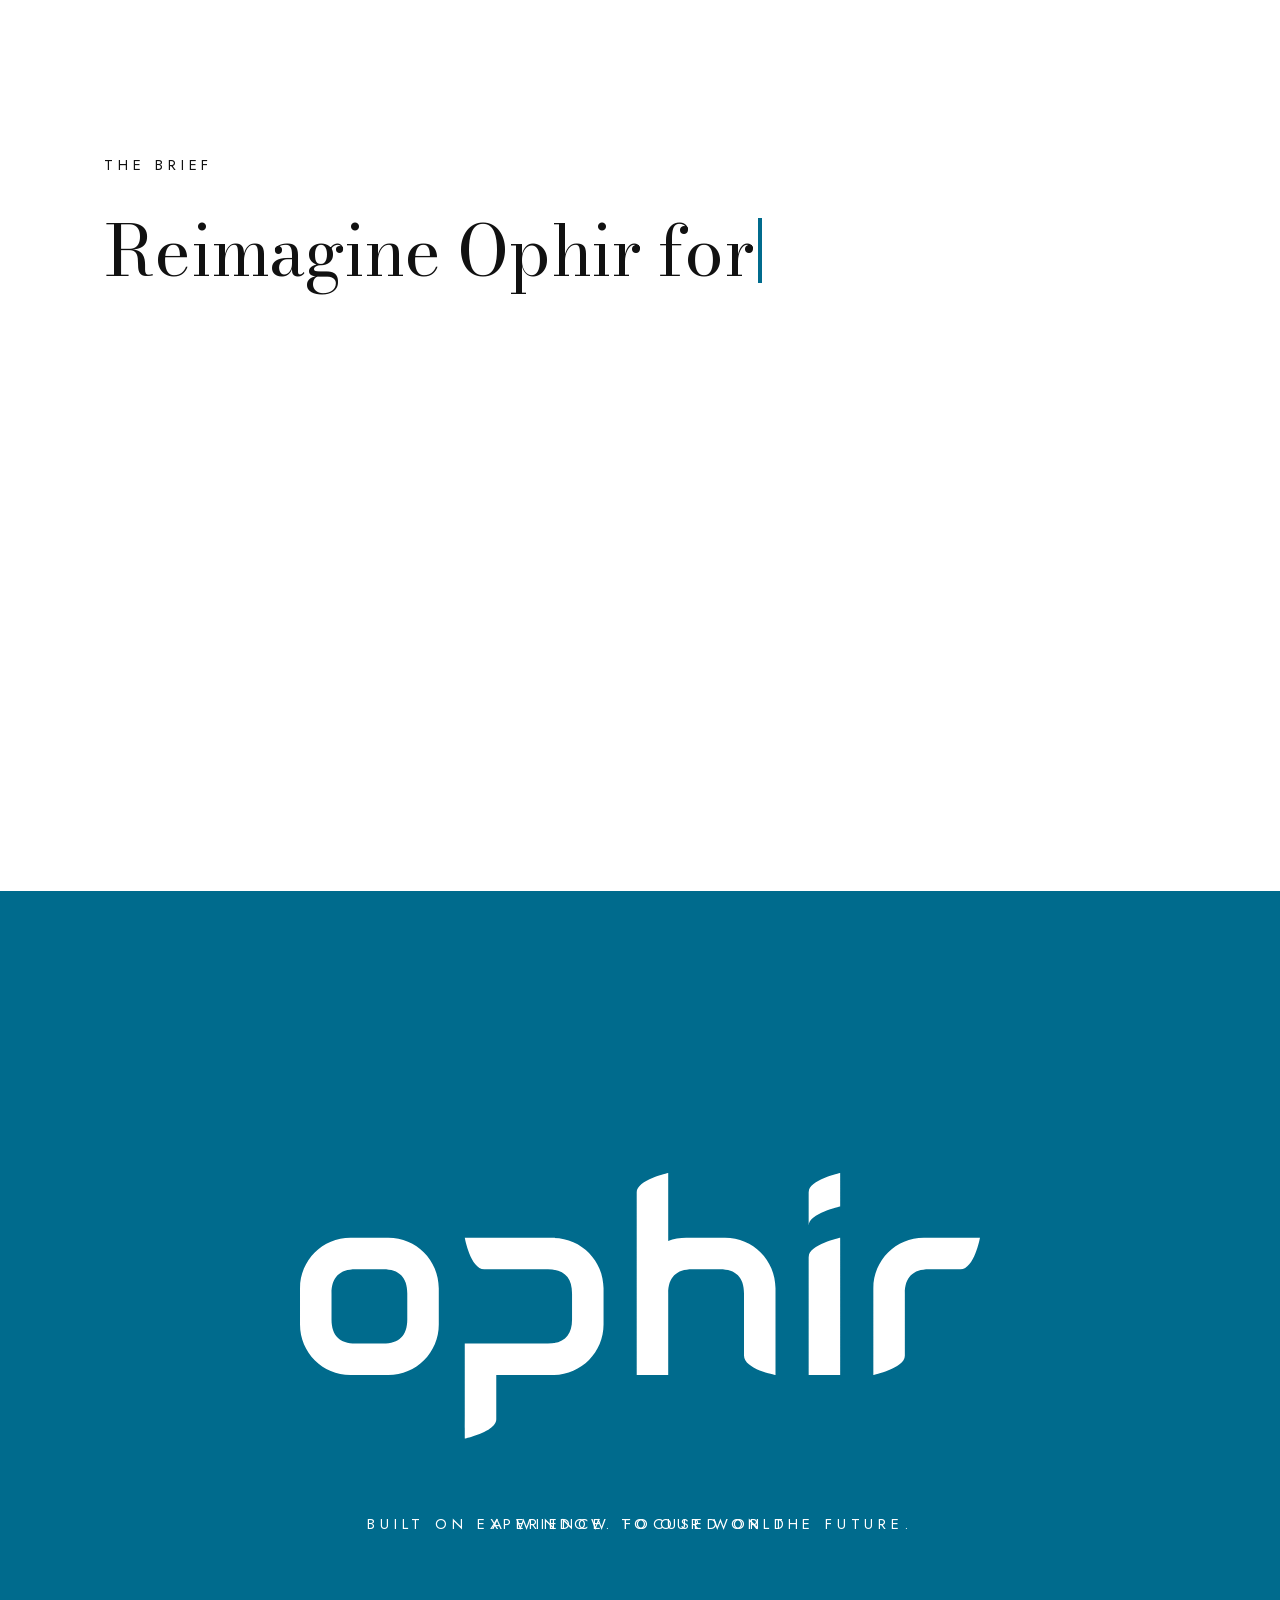
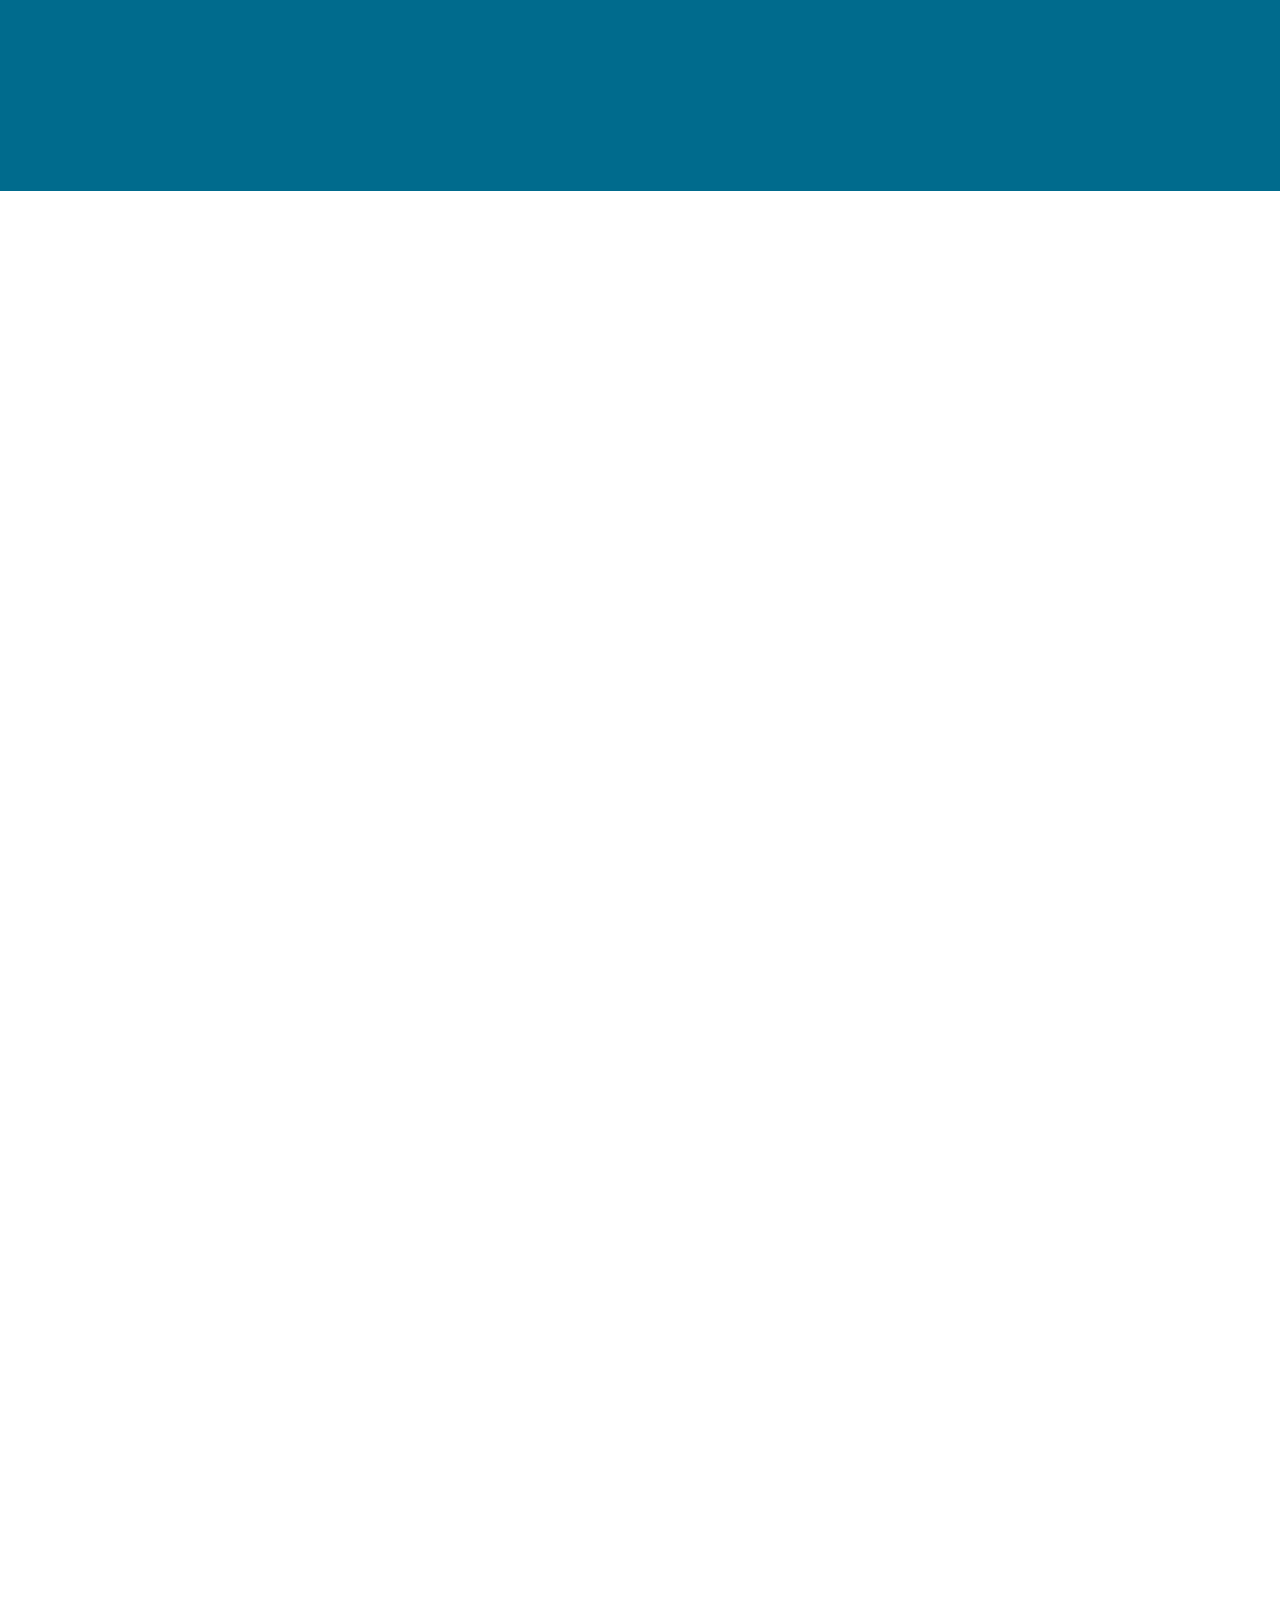
==== commit 41b82dbb: "Remove the opening block Co-Authored-By: Claude Opus 5.5 <noreply@anthropic.com>" ====
--- a/index.html
+++ b/index.html
@@ -1 +1 @@
-<!DOCTYPE html><html lang="en-GB" class="bodoni_moda_4f239d3c-module__CIWvPq__variable jost_b3b5774d-module__56wUyW__variable"><head><meta charSet="utf-8"/><meta name="viewport" content="width=device-width, initial-scale=1"/><link rel="preload" href="/_next/static/media/52b5d5098cb87ddd-s.p.13ehjyjdqyy~v.woff2" as="font" crossorigin="" type="font/woff2"/><link rel="preload" href="/_next/static/media/81cef6a21128489e-s.p.0rb1wy2~c~egv.woff2" as="font" crossorigin="" type="font/woff2"/><link rel="stylesheet" href="/_next/static/chunks/164kpp4yxip-x.css" data-precedence="next"/><link rel="preload" as="script" fetchPriority="low" href="/_next/static/chunks/0ht900cau6_ur.js"/><script src="/_next/static/chunks/06~f4cvc3b8e~.js" async=""></script><script src="/_next/static/chunks/00ilazh50sdzh.js" async=""></script><script src="/_next/static/chunks/turbopack-0poa~jq2rj5qt.js" async=""></script><script src="/_next/static/chunks/0dbhjjzl8qfwv.js" async=""></script><script src="/_next/static/chunks/107763s1p0~8z.js" async=""></script><link rel="preload" href="https://fonts.googleapis.com/css2?family=Abril+Fatface&amp;family=Archivo+Black&amp;family=Playfair+Display:ital,wght@1,900&amp;family=Bebas+Neue&amp;family=Fraunces:opsz,wght@144,900&amp;family=Unbounded:wght@800&amp;family=DM+Serif+Display&amp;family=Rubik+Mono+One&amp;family=UnifrakturMaguntia&amp;family=Syne:wght@800&amp;family=Pacifico&amp;family=Major+Mono+Display&amp;family=Alfa+Slab+One&amp;family=Ultra&amp;family=Monoton&amp;family=Bungee&amp;family=Shrikhand&amp;family=Lobster&amp;family=Cinzel+Decorative:wght@900&amp;family=Black+Ops+One&amp;family=Poiret+One&amp;family=Righteous&amp;family=Dela+Gothic+One&amp;family=Instrument+Serif:ital@1&amp;text=S&amp;display=block" as="style"/><meta name="next-size-adjust" content=""/><title>Ophir</title><meta name="description" content="Reimagining Ophir for a new era: brand guidelines."/><meta name="robots" content="noindex, nofollow, nocache"/><meta name="googlebot" content="noindex, nofollow"/><link rel="icon" href="/icon.svg?icon.0dwpslo~bdq_-.svg" sizes="any" type="image/svg+xml"/><link rel="stylesheet" href="https://fonts.googleapis.com/css2?family=Abril+Fatface&amp;family=Archivo+Black&amp;family=Playfair+Display:ital,wght@1,900&amp;family=Bebas+Neue&amp;family=Fraunces:opsz,wght@144,900&amp;family=Unbounded:wght@800&amp;family=DM+Serif+Display&amp;family=Rubik+Mono+One&amp;family=UnifrakturMaguntia&amp;family=Syne:wght@800&amp;family=Pacifico&amp;family=Major+Mono+Display&amp;family=Alfa+Slab+One&amp;family=Ultra&amp;family=Monoton&amp;family=Bungee&amp;family=Shrikhand&amp;family=Lobster&amp;family=Cinzel+Decorative:wght@900&amp;family=Black+Ops+One&amp;family=Poiret+One&amp;family=Righteous&amp;family=Dela+Gothic+One&amp;family=Instrument+Serif:ital@1&amp;text=S&amp;display=block"/><script src="/_next/static/chunks/03~yq9q893hmn.js" noModule=""></script></head><body><div hidden=""><!--$--><!--/$--></div><main><section class="opener" aria-labelledby="opener-title"><div class="opener__inner"><svg viewBox="0 0 946.86 369.836" class="opener__wordmark" role="img" aria-label="Ophir"><path d="M708.296 117.17C708.296 117.17 708.296 281.259 708.296 281.259C708.296 281.259 752.166 281.259 752.166 281.259C752.166 281.259 752.166 90.329 752.166 90.329C752.492 90.329 708.296 99.753 708.296 117.17ZM752.166 46.479C752.166 46.479 752.166 0 752.166 0C752.492 0 708.296 9.424 708.296 26.841C708.296 26.841 708.296 73.32 708.296 73.32C708.296 55.902 752.492 46.479 752.166 46.479ZM352.355 90.329C352.355 90.329 229.418 90.329 229.418 90.329C229.418 90.329 237.382 134.196 256.536 134.196C256.536 134.196 345.289 134.196 345.289 134.196C367.527 134.196 378.802 145.472 378.802 167.71C378.802 167.71 378.802 203.926 378.802 203.926C378.802 226.164 367.527 237.439 345.289 237.439C345.289 237.439 229.418 237.439 229.418 237.439C229.418 237.439 229.42 369.836 229.42 369.836C229.101 369.836 273.29 360.402 273.29 342.995C273.29 342.995 273.286 281.307 273.286 281.307C273.286 281.307 352.355 281.307 352.355 281.307C391.245 281.307 422.671 249.882 422.671 210.992C422.671 210.992 422.671 160.644 422.671 160.644C422.671 121.755 391.245 90.329 352.355 90.329ZM149.372 203.912C149.372 226.149 138.095 237.426 115.858 237.426C115.858 237.426 77.385 237.426 77.385 237.426C55.147 237.426 43.872 226.149 43.872 203.912C43.872 203.912 43.872 167.714 43.872 167.714C43.872 145.476 55.147 134.2 77.385 134.2C77.385 134.2 115.858 134.2 115.858 134.2C138.095 134.2 149.372 145.476 149.372 167.714C149.372 167.714 149.372 203.912 149.372 203.912ZM122.924 90.329C122.924 90.329 70.316 90.329 70.316 90.329C31.426 90.329 0 121.755 0 160.644C0 160.644 0 210.981 0 210.981C0 249.871 31.426 281.298 70.316 281.298C70.316 281.298 122.924 281.298 122.924 281.298C161.814 281.298 193.24 249.871 193.24 210.981C193.24 210.981 193.24 160.644 193.24 160.644C193.24 121.755 161.814 90.329 122.924 90.329ZM591.801 90.334C591.801 90.334 537.903 90.334 537.903 90.334C529.254 90.334 520.045 91.821 512.705 94.519C512.705 94.519 512.705 94.35 512.705 94.35C512.705 94.35 512.705 0 512.705 0C513.031 0 468.848 9.433 468.848 26.85C468.848 26.85 468.848 92.654 468.848 92.654C468.848 92.654 468.877 281.263 468.877 281.263C468.877 281.263 512.713 281.263 512.713 281.263C512.713 281.263 512.713 167.712 512.713 167.712C512.713 145.474 523.99 134.198 546.227 134.198C546.227 134.198 584.738 134.198 584.738 134.198C606.975 134.198 618.252 145.474 618.252 167.712C618.252 167.712 618.252 254.144 618.252 254.144C618.252 273.298 662.118 281.263 662.118 281.263C662.118 281.263 662.118 160.649 662.118 160.649C662.118 121.76 630.692 90.334 591.801 90.334ZM868.661 90.329C829.771 90.329 798.345 121.756 798.345 160.645C798.345 160.645 798.345 231.259 798.345 231.259C798.345 231.259 798.346 231.259 798.346 231.259C798.346 231.259 798.346 281.259 798.346 281.259C798.029 281.259 842.217 271.825 842.217 254.418C842.217 254.418 842.215 231.259 842.215 231.259C842.215 231.259 842.216 231.259 842.216 231.259C842.216 231.259 842.216 167.708 842.216 167.708C842.216 145.47 853.492 134.194 875.73 134.194C875.73 134.194 919.742 134.194 919.742 134.194C938.895 134.194 946.86 90.329 946.86 90.329C946.86 90.329 868.661 90.329 868.661 90.329Z" fill="currentColor" fill-rule="evenodd"></path></svg><h1 id="opener-title" class="opener__title">Reimagining Ophir for a new era</h1><div class="opener__tile" aria-hidden="true"><svg viewBox="-150 -150 300 300"><path d="M-37.67 -136.75H37.67C93.38 -136.75 138.38 -91.75 138.38 -36.05V36.05C138.38 91.75 93.38 136.75 37.67 136.75H-37.67C-93.38 136.75 -138.38 91.75 -138.38 36.05V-36.05C-138.38 -91.75 -93.38 -136.75 -37.67 -136.75ZM-27.56 -73.92H27.56C59.41 -73.92 75.56 -57.77 75.56 -25.92V25.92C75.56 57.77 59.41 73.92 27.56 73.92H-27.56C-59.41 73.92 -75.56 57.77 -75.56 25.92V-25.92C-75.56 -57.77 -59.41 -73.92 -27.56 -73.92Z" fill="currentColor" fill-rule="evenodd"></path></svg></div></div></section><section class="brief" aria-labelledby="brief-label"><div class="brief__inner"><p id="brief-label" class="caps">The brief</p><p class="brief__text"><span class="sr-only">Reimagine Ophir for a new era, preserving the familiarity, heritage and recognition of the original identity while creating a refined, contemporary brand for the future.</span><span class="brief__ghost" aria-hidden="true">Reimagine Ophir for a new era, preserving the familiarity, heritage and recognition of the original identity while creating a refined, contemporary brand for the future.</span><span class="brief__typed" aria-hidden="true"><span class="brief__cursor"><span class="brief__drop"></span></span></span></p></div></section><section class="heromorph" aria-label="The Ophir wordmark and icon"><div class="heromorph__pin"><div class="heromorph__mint" aria-hidden="true"></div><div class="heromorph__stage"><div class="heromorph__art"><svg viewBox="0 0 946.86 369.836" class="heromorph__wordmark" role="img" aria-label="Ophir"><path d="M708.296 117.17C708.296 117.17 708.296 281.259 708.296 281.259C708.296 281.259 752.166 281.259 752.166 281.259C752.166 281.259 752.166 90.329 752.166 90.329C752.492 90.329 708.296 99.753 708.296 117.17ZM752.166 46.479C752.166 46.479 752.166 0 752.166 0C752.492 0 708.296 9.424 708.296 26.841C708.296 26.841 708.296 73.32 708.296 73.32C708.296 55.902 752.492 46.479 752.166 46.479ZM352.355 90.329C352.355 90.329 229.418 90.329 229.418 90.329C229.418 90.329 237.382 134.196 256.536 134.196C256.536 134.196 345.289 134.196 345.289 134.196C367.527 134.196 378.802 145.472 378.802 167.71C378.802 167.71 378.802 203.926 378.802 203.926C378.802 226.164 367.527 237.439 345.289 237.439C345.289 237.439 229.418 237.439 229.418 237.439C229.418 237.439 229.42 369.836 229.42 369.836C229.101 369.836 273.29 360.402 273.29 342.995C273.29 342.995 273.286 281.307 273.286 281.307C273.286 281.307 352.355 281.307 352.355 281.307C391.245 281.307 422.671 249.882 422.671 210.992C422.671 210.992 422.671 160.644 422.671 160.644C422.671 121.755 391.245 90.329 352.355 90.329ZM149.372 203.912C149.372 226.149 138.095 237.426 115.858 237.426C115.858 237.426 77.385 237.426 77.385 237.426C55.147 237.426 43.872 226.149 43.872 203.912C43.872 203.912 43.872 167.714 43.872 167.714C43.872 145.476 55.147 134.2 77.385 134.2C77.385 134.2 115.858 134.2 115.858 134.2C138.095 134.2 149.372 145.476 149.372 167.714C149.372 167.714 149.372 203.912 149.372 203.912ZM122.924 90.329C122.924 90.329 70.316 90.329 70.316 90.329C31.426 90.329 0 121.755 0 160.644C0 160.644 0 210.981 0 210.981C0 249.871 31.426 281.298 70.316 281.298C70.316 281.298 122.924 281.298 122.924 281.298C161.814 281.298 193.24 249.871 193.24 210.981C193.24 210.981 193.24 160.644 193.24 160.644C193.24 121.755 161.814 90.329 122.924 90.329ZM591.801 90.334C591.801 90.334 537.903 90.334 537.903 90.334C529.254 90.334 520.045 91.821 512.705 94.519C512.705 94.519 512.705 94.35 512.705 94.35C512.705 94.35 512.705 0 512.705 0C513.031 0 468.848 9.433 468.848 26.85C468.848 26.85 468.848 92.654 468.848 92.654C468.848 92.654 468.877 281.263 468.877 281.263C468.877 281.263 512.713 281.263 512.713 281.263C512.713 281.263 512.713 167.712 512.713 167.712C512.713 145.474 523.99 134.198 546.227 134.198C546.227 134.198 584.738 134.198 584.738 134.198C606.975 134.198 618.252 145.474 618.252 167.712C618.252 167.712 618.252 254.144 618.252 254.144C618.252 273.298 662.118 281.263 662.118 281.263C662.118 281.263 662.118 160.649 662.118 160.649C662.118 121.76 630.692 90.334 591.801 90.334ZM868.661 90.329C829.771 90.329 798.345 121.756 798.345 160.645C798.345 160.645 798.345 231.259 798.345 231.259C798.345 231.259 798.346 231.259 798.346 231.259C798.346 231.259 798.346 281.259 798.346 281.259C798.029 281.259 842.217 271.825 842.217 254.418C842.217 254.418 842.215 231.259 842.215 231.259C842.215 231.259 842.216 231.259 842.216 231.259C842.216 231.259 842.216 167.708 842.216 167.708C842.216 145.47 853.492 134.194 875.73 134.194C875.73 134.194 919.742 134.194 919.742 134.194C938.895 134.194 946.86 90.329 946.86 90.329C946.86 90.329 868.661 90.329 868.661 90.329Z" fill="currentColor" fill-rule="evenodd"></path></svg><svg viewBox="-150 -150 300 300" class="heromorph__mark" role="img" aria-label="Ophir icon" style="opacity:0"><defs><clipPath id="o-window"><path d="M-37.67 -136.75H37.67C93.38 -136.75 138.38 -91.75 138.38 -36.05V36.05C138.38 91.75 93.38 136.75 37.67 136.75H-37.67C-93.38 136.75 -138.38 91.75 -138.38 36.05V-36.05C-138.38 -91.75 -93.38 -136.75 -37.67 -136.75Z"></path></clipPath><linearGradient id="o-sunset" x1="0" y1="0" x2="0" y2="1"><stop offset="0" stop-color="#005c96"></stop><stop offset="0.3" stop-color="#2896be"></stop><stop offset="0.55" stop-color="#ece8e2"></stop><stop offset="0.74" stop-color="#fcc917"></stop><stop offset="0.9" stop-color="#ea6828"></stop><stop offset="1" stop-color="#aa281e"></stop></linearGradient></defs><path d="M-27.56 -73.92H27.56C59.41 -73.92 75.56 -57.77 75.56 -25.92V25.92C75.56 57.77 59.41 73.92 27.56 73.92H-27.56C-59.41 73.92 -75.56 57.77 -75.56 25.92V-25.92C-75.56 -57.77 -59.41 -73.92 -27.56 -73.92ZM-27.56 -73.92H27.56C59.41 -73.92 75.56 -57.77 75.56 -25.92V25.92C75.56 57.77 59.41 73.92 27.56 73.92H-27.56C-59.41 73.92 -75.56 57.77 -75.56 25.92V-25.92C-75.56 -57.77 -59.41 -73.92 -27.56 -73.92Z" fill="currentColor" fill-rule="evenodd"></path><g clip-path="url(#o-window)"><rect x="-150" y="-136.755" width="300" height="273.51" fill="url(#o-sunset)" transform="translate(0 273.51)"></rect></g><path d="M-27.56 -73.92H27.56C59.41 -73.92 75.56 -57.77 75.56 -25.92V25.92C75.56 57.77 59.41 73.92 27.56 73.92H-27.56C-59.41 73.92 -75.56 57.77 -75.56 25.92V-25.92C-75.56 -57.77 -59.41 -73.92 -27.56 -73.92ZM-27.56 -73.92H27.56C59.41 -73.92 75.56 -57.77 75.56 -25.92V25.92C75.56 57.77 59.41 73.92 27.56 73.92H-27.56C-59.41 73.92 -75.56 57.77 -75.56 25.92V-25.92C-75.56 -57.77 -59.41 -73.92 -27.56 -73.92Z" fill="currentColor" fill-rule="evenodd" transform="scale(0.45)"></path></svg></div><p class="caps heromorph__label"><span class="is-on">Built on experience. Focused on the future.</span><span class="is-off">A window to our world</span></p></div><div class="duo" aria-hidden="true"></div></div></section></main><!--$--><!--/$--><script src="/_next/static/chunks/0ht900cau6_ur.js" id="_R_" async=""></script><script>(self.__next_f=self.__next_f||[]).push([0])</script><script>self.__next_f.push([1,"1:\"$Sreact.fragment\"\n2:I[39756,[\"/_next/static/chunks/0dbhjjzl8qfwv.js\"],\"default\"]\n3:I[37457,[\"/_next/static/chunks/0dbhjjzl8qfwv.js\"],\"default\"]\nc:I[68027,[\"/_next/static/chunks/0dbhjjzl8qfwv.js\"],\"default\",1]\n:HL[\"/_next/static/chunks/164kpp4yxip-x.css\",\"style\"]\n:HL[\"/_next/static/media/52b5d5098cb87ddd-s.p.13ehjyjdqyy~v.woff2\",\"font\",{\"crossOrigin\":\"\",\"type\":\"font/woff2\"}]\n:HL[\"/_next/static/media/81cef6a21128489e-s.p.0rb1wy2~c~egv.woff2\",\"font\",{\"crossOrigin\":\"\",\"type\":\"font/woff2\"}]\n:HL[\"https://fonts.googleapis.com/css2?family=Abril+Fatface\u0026family=Archivo+Black\u0026family=Playfair+Display:ital,wght@1,900\u0026family=Bebas+Neue\u0026family=Fraunces:opsz,wght@144,900\u0026family=Unbounded:wght@800\u0026family=DM+Serif+Display\u0026family=Rubik+Mono+One\u0026family=UnifrakturMaguntia\u0026family=Syne:wght@800\u0026family=Pacifico\u0026family=Major+Mono+Display\u0026family=Alfa+Slab+One\u0026family=Ultra\u0026family=Monoton\u0026family=Bungee\u0026family=Shrikhand\u0026family=Lobster\u0026family=Cinzel+Decorative:wght@900\u0026family=Black+Ops+One\u0026family=Poiret+One\u0026family=Righteous\u0026family=Dela+Gothic+One\u0026family=Instrument+Serif:ital@1\u0026text=S\u0026display=block\",\"style\"]\n4:Tc1a,"])</script><script>self.__next_f.push([1,"M708.296 117.17C708.296 117.17 708.296 281.259 708.296 281.259C708.296 281.259 752.166 281.259 752.166 281.259C752.166 281.259 752.166 90.329 752.166 90.329C752.492 90.329 708.296 99.753 708.296 117.17ZM752.166 46.479C752.166 46.479 752.166 0 752.166 0C752.492 0 708.296 9.424 708.296 26.841C708.296 26.841 708.296 73.32 708.296 73.32C708.296 55.902 752.492 46.479 752.166 46.479ZM352.355 90.329C352.355 90.329 229.418 90.329 229.418 90.329C229.418 90.329 237.382 134.196 256.536 134.196C256.536 134.196 345.289 134.196 345.289 134.196C367.527 134.196 378.802 145.472 378.802 167.71C378.802 167.71 378.802 203.926 378.802 203.926C378.802 226.164 367.527 237.439 345.289 237.439C345.289 237.439 229.418 237.439 229.418 237.439C229.418 237.439 229.42 369.836 229.42 369.836C229.101 369.836 273.29 360.402 273.29 342.995C273.29 342.995 273.286 281.307 273.286 281.307C273.286 281.307 352.355 281.307 352.355 281.307C391.245 281.307 422.671 249.882 422.671 210.992C422.671 210.992 422.671 160.644 422.671 160.644C422.671 121.755 391.245 90.329 352.355 90.329ZM149.372 203.912C149.372 226.149 138.095 237.426 115.858 237.426C115.858 237.426 77.385 237.426 77.385 237.426C55.147 237.426 43.872 226.149 43.872 203.912C43.872 203.912 43.872 167.714 43.872 167.714C43.872 145.476 55.147 134.2 77.385 134.2C77.385 134.2 115.858 134.2 115.858 134.2C138.095 134.2 149.372 145.476 149.372 167.714C149.372 167.714 149.372 203.912 149.372 203.912ZM122.924 90.329C122.924 90.329 70.316 90.329 70.316 90.329C31.426 90.329 0 121.755 0 160.644C0 160.644 0 210.981 0 210.981C0 249.871 31.426 281.298 70.316 281.298C70.316 281.298 122.924 281.298 122.924 281.298C161.814 281.298 193.24 249.871 193.24 210.981C193.24 210.981 193.24 160.644 193.24 160.644C193.24 121.755 161.814 90.329 122.924 90.329ZM591.801 90.334C591.801 90.334 537.903 90.334 537.903 90.334C529.254 90.334 520.045 91.821 512.705 94.519C512.705 94.519 512.705 94.35 512.705 94.35C512.705 94.35 512.705 0 512.705 0C513.031 0 468.848 9.433 468.848 26.85C468.848 26.85 468.848 92.654 468.848 92.654C468.848 92.654 468.877 281.263 468.877 281.263C468.877 281.263 512.713 281.263 512.713 281.263C512.713 281.263 512.713 167.712 512.713 167.712C512.713 145.474 523.99 134.198 546.227 134.198C546.227 134.198 584.738 134.198 584.738 134.198C606.975 134.198 618.252 145.474 618.252 167.712C618.252 167.712 618.252 254.144 618.252 254.144C618.252 273.298 662.118 281.263 662.118 281.263C662.118 281.263 662.118 160.649 662.118 160.649C662.118 121.76 630.692 90.334 591.801 90.334ZM868.661 90.329C829.771 90.329 798.345 121.756 798.345 160.645C798.345 160.645 798.345 231.259 798.345 231.259C798.345 231.259 798.346 231.259 798.346 231.259C798.346 231.259 798.346 281.259 798.346 281.259C798.029 281.259 842.217 271.825 842.217 254.418C842.217 254.418 842.215 231.259 842.215 231.259C842.215 231.259 842.216 231.259 842.216 231.259C842.216 231.259 842.216 167.708 842.216 167.708C842.216 145.47 853.492 134.194 875.73 134.194C875.73 134.194 919.742 134.194 919.742 134.194C938.895 134.194 946.86 90.329 946.86 90.329C946.86 90.329 868.661 90.329 868.661 90.329Z"])</script><script>self.__next_f.push([1,"0:{\"P\":null,\"c\":[\"\",\"\"],\"q\":\"\",\"i\":false,\"f\":[[[\"\",{\"children\":[\"__PAGE__\",{}]},\"$undefined\",\"$undefined\",16],[[\"$\",\"$1\",\"c\",{\"children\":[[[\"$\",\"link\",\"0\",{\"rel\":\"stylesheet\",\"href\":\"/_next/static/chunks/164kpp4yxip-x.css\",\"precedence\":\"next\",\"crossOrigin\":\"$undefined\",\"nonce\":\"$undefined\"}],[\"$\",\"script\",\"script-0\",{\"src\":\"/_next/static/chunks/0dbhjjzl8qfwv.js\",\"async\":true,\"nonce\":\"$undefined\"}]],[\"$\",\"html\",null,{\"lang\":\"en-GB\",\"className\":\"bodoni_moda_4f239d3c-module__CIWvPq__variable jost_b3b5774d-module__56wUyW__variable\",\"children\":[[\"$\",\"head\",null,{\"children\":[\"$\",\"link\",null,{\"rel\":\"stylesheet\",\"href\":\"https://fonts.googleapis.com/css2?family=Abril+Fatface\u0026family=Archivo+Black\u0026family=Playfair+Display:ital,wght@1,900\u0026family=Bebas+Neue\u0026family=Fraunces:opsz,wght@144,900\u0026family=Unbounded:wght@800\u0026family=DM+Serif+Display\u0026family=Rubik+Mono+One\u0026family=UnifrakturMaguntia\u0026family=Syne:wght@800\u0026family=Pacifico\u0026family=Major+Mono+Display\u0026family=Alfa+Slab+One\u0026family=Ultra\u0026family=Monoton\u0026family=Bungee\u0026family=Shrikhand\u0026family=Lobster\u0026family=Cinzel+Decorative:wght@900\u0026family=Black+Ops+One\u0026family=Poiret+One\u0026family=Righteous\u0026family=Dela+Gothic+One\u0026family=Instrument+Serif:ital@1\u0026text=S\u0026display=block\"}]}],[\"$\",\"body\",null,{\"children\":[\"$\",\"$L2\",null,{\"parallelRouterKey\":\"children\",\"error\":\"$undefined\",\"errorStyles\":\"$undefined\",\"errorScripts\":\"$undefined\",\"template\":[\"$\",\"$L3\",null,{}],\"templateStyles\":\"$undefined\",\"templateScripts\":\"$undefined\",\"notFound\":[[[\"$\",\"title\",null,{\"children\":\"404: This page could not be found.\"}],[\"$\",\"div\",null,{\"style\":{\"fontFamily\":\"system-ui,\\\"Segoe UI\\\",Roboto,Helvetica,Arial,sans-serif,\\\"Apple Color Emoji\\\",\\\"Segoe UI Emoji\\\"\",\"height\":\"100vh\",\"textAlign\":\"center\",\"display\":\"flex\",\"flexDirection\":\"column\",\"alignItems\":\"center\",\"justifyContent\":\"center\"},\"children\":[\"$\",\"div\",null,{\"children\":[[\"$\",\"style\",null,{\"dangerouslySetInnerHTML\":{\"__html\":\"body{color:#000;background:#fff;margin:0}.next-error-h1{border-right:1px solid rgba(0,0,0,.3)}@media (prefers-color-scheme:dark){body{color:#fff;background:#000}.next-error-h1{border-right:1px solid rgba(255,255,255,.3)}}\"}}],[\"$\",\"h1\",null,{\"className\":\"next-error-h1\",\"style\":{\"display\":\"inline-block\",\"margin\":\"0 20px 0 0\",\"padding\":\"0 23px 0 0\",\"fontSize\":24,\"fontWeight\":500,\"verticalAlign\":\"top\",\"lineHeight\":\"49px\"},\"children\":404}],[\"$\",\"div\",null,{\"style\":{\"display\":\"inline-block\"},\"children\":[\"$\",\"h2\",null,{\"style\":{\"fontSize\":14,\"fontWeight\":400,\"lineHeight\":\"49px\",\"margin\":0},\"children\":\"This page could not be found.\"}]}]]}]}]],[]],\"forbidden\":\"$undefined\",\"unauthorized\":\"$undefined\"}]}]]}]]}],{\"children\":[[\"$\",\"$1\",\"c\",{\"children\":[[\"$\",\"main\",null,{\"children\":[[\"$\",\"section\",null,{\"className\":\"opener\",\"aria-labelledby\":\"opener-title\",\"children\":[\"$\",\"div\",null,{\"className\":\"opener__inner\",\"children\":[[\"$\",\"svg\",null,{\"viewBox\":\"0 0 946.86 369.836\",\"className\":\"opener__wordmark\",\"role\":\"img\",\"aria-label\":\"Ophir\",\"children\":[\"$\",\"path\",null,{\"d\":\"$4\",\"fill\":\"currentColor\",\"fillRule\":\"evenodd\"}]}],\"$L5\",\"$L6\"]}]}],\"$L7\",\"$L8\"]}],[\"$L9\"],\"$La\"]}],{},null,false,null]},null,false,null],\"$Lb\",false]],\"m\":\"$undefined\",\"G\":[\"$c\",[\"$Ld\"]],\"S\":true,\"h\":null,\"s\":\"$undefined\",\"l\":\"$undefined\",\"p\":\"$undefined\",\"d\":\"$undefined\",\"b\":\"MrTWVkVkZgXEJiLu7LRDv\"}\n"])</script><script>self.__next_f.push([1,"e:I[27115,[\"/_next/static/chunks/0dbhjjzl8qfwv.js\",\"/_next/static/chunks/107763s1p0~8z.js\"],\"default\"]\nf:I[47298,[\"/_next/static/chunks/0dbhjjzl8qfwv.js\",\"/_next/static/chunks/107763s1p0~8z.js\"],\"default\"]\n10:I[97367,[\"/_next/static/chunks/0dbhjjzl8qfwv.js\"],\"OutletBoundary\"]\n11:\"$Sreact.suspense\"\n13:I[97367,[\"/_next/static/chunks/0dbhjjzl8qfwv.js\"],\"ViewportBoundary\"]\n15:I[97367,[\"/_next/static/chunks/0dbhjjzl8qfwv.js\"],\"MetadataBoundary\"]\n5:[\"$\",\"h1\",null,{\"id\":\"opener-title\",\"className\":\"opener__title\",\"children\":\"Reimagining Ophir for a new era\"}]\n6:[\"$\",\"div\",null,{\"className\":\"opener__tile\",\"aria-hidden\":\"true\",\"children\":[\"$\",\"svg\",null,{\"viewBox\":\"-150 -150 300 300\",\"children\":[\"$\",\"path\",null,{\"d\":\"M-37.67 -136.75H37.67C93.38 -136.75 138.38 -91.75 138.38 -36.05V36.05C138.38 91.75 93.38 136.75 37.67 136.75H-37.67C-93.38 136.75 -138.38 91.75 -138.38 36.05V-36.05C-138.38 -91.75 -93.38 -136.75 -37.67 -136.75ZM-27.56 -73.92H27.56C59.41 -73.92 75.56 -57.77 75.56 -25.92V25.92C75.56 57.77 59.41 73.92 27.56 73.92H-27.56C-59.41 73.92 -75.56 57.77 -75.56 25.92V-25.92C-75.56 -57.77 -59.41 -73.92 -27.56 -73.92Z\",\"fill\":\"currentColor\",\"fillRule\":\"evenodd\"}]}]}]\n7:[\"$\",\"$Le\",null,{}]\n8:[\"$\",\"$Lf\",null,{}]\n9:[\"$\",\"script\",\"script-0\",{\"src\":\"/_next/static/chunks/107763s1p0~8z.js\",\"async\":true,\"nonce\":\"$undefined\"}]\na:[\"$\",\"$L10\",null,{\"children\":[\"$\",\"$11\",null,{\"name\":\"Next.MetadataOutlet\",\"children\":\"$@12\"}]}]\nb:[\"$\",\"$1\",\"h\",{\"children\":[null,[\"$\",\"$L13\",null,{\"children\":\"$L14\"}],[\"$\",\"div\",null,{\"hidden\":true,\"children\":[\"$\",\"$L15\",null,{\"children\":[\"$\",\"$11\",null,{\"name\":\"Next.Metadata\",\"children\":\"$L16\"}]}]}],[\"$\",\"meta\",null,{\"name\":\"next-size-adjust\",\"content\":\"\"}]]}]\nd:[\"$\",\"link\",\"0\",{\"rel\":\"stylesheet\",\"href\":\"/_next/static/chunks/164kpp4yxip-x.css\",\"precedence\":\"next\",\"crossOrigin\":\"$undefined\",\"nonce\":\"$undefined\"}]\n"])</script><script>self.__next_f.push([1,"14:[[\"$\",\"meta\",\"0\",{\"charSet\":\"utf-8\"}],[\"$\",\"meta\",\"1\",{\"name\":\"viewport\",\"content\":\"width=device-width, initial-scale=1\"}]]\n"])</script><script>self.__next_f.push([1,"17:I[27201,[\"/_next/static/chunks/0dbhjjzl8qfwv.js\"],\"IconMark\"]\n12:null\n16:[[\"$\",\"title\",\"0\",{\"children\":\"Ophir\"}],[\"$\",\"meta\",\"1\",{\"name\":\"description\",\"content\":\"Reimagining Ophir for a new era: brand guidelines.\"}],[\"$\",\"meta\",\"2\",{\"name\":\"robots\",\"content\":\"noindex, nofollow, nocache\"}],[\"$\",\"meta\",\"3\",{\"name\":\"googlebot\",\"content\":\"noindex, nofollow\"}],[\"$\",\"link\",\"4\",{\"rel\":\"icon\",\"href\":\"/icon.svg?icon.0dwpslo~bdq_-.svg\",\"sizes\":\"any\",\"type\":\"image/svg+xml\"}],[\"$\",\"$L17\",\"5\",{}]]\n"])</script></body></html>+<!DOCTYPE html><html lang="en-GB" class="bodoni_moda_4f239d3c-module__CIWvPq__variable jost_b3b5774d-module__56wUyW__variable"><head><meta charSet="utf-8"/><meta name="viewport" content="width=device-width, initial-scale=1"/><link rel="preload" href="/_next/static/media/52b5d5098cb87ddd-s.p.13ehjyjdqyy~v.woff2" as="font" crossorigin="" type="font/woff2"/><link rel="preload" href="/_next/static/media/81cef6a21128489e-s.p.0rb1wy2~c~egv.woff2" as="font" crossorigin="" type="font/woff2"/><link rel="stylesheet" href="/_next/static/chunks/164kpp4yxip-x.css" data-precedence="next"/><link rel="preload" as="script" fetchPriority="low" href="/_next/static/chunks/0ht900cau6_ur.js"/><script src="/_next/static/chunks/06~f4cvc3b8e~.js" async=""></script><script src="/_next/static/chunks/00ilazh50sdzh.js" async=""></script><script src="/_next/static/chunks/turbopack-0poa~jq2rj5qt.js" async=""></script><script src="/_next/static/chunks/0dbhjjzl8qfwv.js" async=""></script><script src="/_next/static/chunks/107763s1p0~8z.js" async=""></script><link rel="preload" href="https://fonts.googleapis.com/css2?family=Abril+Fatface&amp;family=Archivo+Black&amp;family=Playfair+Display:ital,wght@1,900&amp;family=Bebas+Neue&amp;family=Fraunces:opsz,wght@144,900&amp;family=Unbounded:wght@800&amp;family=DM+Serif+Display&amp;family=Rubik+Mono+One&amp;family=UnifrakturMaguntia&amp;family=Syne:wght@800&amp;family=Pacifico&amp;family=Major+Mono+Display&amp;family=Alfa+Slab+One&amp;family=Ultra&amp;family=Monoton&amp;family=Bungee&amp;family=Shrikhand&amp;family=Lobster&amp;family=Cinzel+Decorative:wght@900&amp;family=Black+Ops+One&amp;family=Poiret+One&amp;family=Righteous&amp;family=Dela+Gothic+One&amp;family=Instrument+Serif:ital@1&amp;text=S&amp;display=block" as="style"/><meta name="next-size-adjust" content=""/><title>Ophir</title><meta name="description" content="Reimagining Ophir for a new era: brand guidelines."/><meta name="robots" content="noindex, nofollow, nocache"/><meta name="googlebot" content="noindex, nofollow"/><link rel="icon" href="/icon.svg?icon.0dwpslo~bdq_-.svg" sizes="any" type="image/svg+xml"/><link rel="stylesheet" href="https://fonts.googleapis.com/css2?family=Abril+Fatface&amp;family=Archivo+Black&amp;family=Playfair+Display:ital,wght@1,900&amp;family=Bebas+Neue&amp;family=Fraunces:opsz,wght@144,900&amp;family=Unbounded:wght@800&amp;family=DM+Serif+Display&amp;family=Rubik+Mono+One&amp;family=UnifrakturMaguntia&amp;family=Syne:wght@800&amp;family=Pacifico&amp;family=Major+Mono+Display&amp;family=Alfa+Slab+One&amp;family=Ultra&amp;family=Monoton&amp;family=Bungee&amp;family=Shrikhand&amp;family=Lobster&amp;family=Cinzel+Decorative:wght@900&amp;family=Black+Ops+One&amp;family=Poiret+One&amp;family=Righteous&amp;family=Dela+Gothic+One&amp;family=Instrument+Serif:ital@1&amp;text=S&amp;display=block"/><script src="/_next/static/chunks/03~yq9q893hmn.js" noModule=""></script></head><body><div hidden=""><!--$--><!--/$--></div><main><section class="brief" aria-labelledby="brief-label"><div class="brief__inner"><p id="brief-label" class="caps">The brief</p><p class="brief__text"><span class="sr-only">Reimagine Ophir for a new era, preserving the familiarity, heritage and recognition of the original identity while creating a refined, contemporary brand for the future.</span><span class="brief__ghost" aria-hidden="true">Reimagine Ophir for a new era, preserving the familiarity, heritage and recognition of the original identity while creating a refined, contemporary brand for the future.</span><span class="brief__typed" aria-hidden="true"><span class="brief__cursor"><span class="brief__drop"></span></span></span></p></div></section><section class="heromorph" aria-label="The Ophir wordmark and icon"><div class="heromorph__pin"><div class="heromorph__mint" aria-hidden="true"></div><div class="heromorph__stage"><div class="heromorph__art"><svg viewBox="0 0 946.86 369.836" class="heromorph__wordmark" role="img" aria-label="Ophir"><path d="M708.296 117.17C708.296 117.17 708.296 281.259 708.296 281.259C708.296 281.259 752.166 281.259 752.166 281.259C752.166 281.259 752.166 90.329 752.166 90.329C752.492 90.329 708.296 99.753 708.296 117.17ZM752.166 46.479C752.166 46.479 752.166 0 752.166 0C752.492 0 708.296 9.424 708.296 26.841C708.296 26.841 708.296 73.32 708.296 73.32C708.296 55.902 752.492 46.479 752.166 46.479ZM352.355 90.329C352.355 90.329 229.418 90.329 229.418 90.329C229.418 90.329 237.382 134.196 256.536 134.196C256.536 134.196 345.289 134.196 345.289 134.196C367.527 134.196 378.802 145.472 378.802 167.71C378.802 167.71 378.802 203.926 378.802 203.926C378.802 226.164 367.527 237.439 345.289 237.439C345.289 237.439 229.418 237.439 229.418 237.439C229.418 237.439 229.42 369.836 229.42 369.836C229.101 369.836 273.29 360.402 273.29 342.995C273.29 342.995 273.286 281.307 273.286 281.307C273.286 281.307 352.355 281.307 352.355 281.307C391.245 281.307 422.671 249.882 422.671 210.992C422.671 210.992 422.671 160.644 422.671 160.644C422.671 121.755 391.245 90.329 352.355 90.329ZM149.372 203.912C149.372 226.149 138.095 237.426 115.858 237.426C115.858 237.426 77.385 237.426 77.385 237.426C55.147 237.426 43.872 226.149 43.872 203.912C43.872 203.912 43.872 167.714 43.872 167.714C43.872 145.476 55.147 134.2 77.385 134.2C77.385 134.2 115.858 134.2 115.858 134.2C138.095 134.2 149.372 145.476 149.372 167.714C149.372 167.714 149.372 203.912 149.372 203.912ZM122.924 90.329C122.924 90.329 70.316 90.329 70.316 90.329C31.426 90.329 0 121.755 0 160.644C0 160.644 0 210.981 0 210.981C0 249.871 31.426 281.298 70.316 281.298C70.316 281.298 122.924 281.298 122.924 281.298C161.814 281.298 193.24 249.871 193.24 210.981C193.24 210.981 193.24 160.644 193.24 160.644C193.24 121.755 161.814 90.329 122.924 90.329ZM591.801 90.334C591.801 90.334 537.903 90.334 537.903 90.334C529.254 90.334 520.045 91.821 512.705 94.519C512.705 94.519 512.705 94.35 512.705 94.35C512.705 94.35 512.705 0 512.705 0C513.031 0 468.848 9.433 468.848 26.85C468.848 26.85 468.848 92.654 468.848 92.654C468.848 92.654 468.877 281.263 468.877 281.263C468.877 281.263 512.713 281.263 512.713 281.263C512.713 281.263 512.713 167.712 512.713 167.712C512.713 145.474 523.99 134.198 546.227 134.198C546.227 134.198 584.738 134.198 584.738 134.198C606.975 134.198 618.252 145.474 618.252 167.712C618.252 167.712 618.252 254.144 618.252 254.144C618.252 273.298 662.118 281.263 662.118 281.263C662.118 281.263 662.118 160.649 662.118 160.649C662.118 121.76 630.692 90.334 591.801 90.334ZM868.661 90.329C829.771 90.329 798.345 121.756 798.345 160.645C798.345 160.645 798.345 231.259 798.345 231.259C798.345 231.259 798.346 231.259 798.346 231.259C798.346 231.259 798.346 281.259 798.346 281.259C798.029 281.259 842.217 271.825 842.217 254.418C842.217 254.418 842.215 231.259 842.215 231.259C842.215 231.259 842.216 231.259 842.216 231.259C842.216 231.259 842.216 167.708 842.216 167.708C842.216 145.47 853.492 134.194 875.73 134.194C875.73 134.194 919.742 134.194 919.742 134.194C938.895 134.194 946.86 90.329 946.86 90.329C946.86 90.329 868.661 90.329 868.661 90.329Z" fill="currentColor" fill-rule="evenodd"></path></svg><svg viewBox="-150 -150 300 300" class="heromorph__mark" role="img" aria-label="Ophir icon" style="opacity:0"><defs><clipPath id="o-window"><path d="M-37.67 -136.75H37.67C93.38 -136.75 138.38 -91.75 138.38 -36.05V36.05C138.38 91.75 93.38 136.75 37.67 136.75H-37.67C-93.38 136.75 -138.38 91.75 -138.38 36.05V-36.05C-138.38 -91.75 -93.38 -136.75 -37.67 -136.75Z"></path></clipPath><linearGradient id="o-sunset" x1="0" y1="0" x2="0" y2="1"><stop offset="0" stop-color="#005c96"></stop><stop offset="0.3" stop-color="#2896be"></stop><stop offset="0.55" stop-color="#ece8e2"></stop><stop offset="0.74" stop-color="#fcc917"></stop><stop offset="0.9" stop-color="#ea6828"></stop><stop offset="1" stop-color="#aa281e"></stop></linearGradient></defs><path d="M-27.56 -73.92H27.56C59.41 -73.92 75.56 -57.77 75.56 -25.92V25.92C75.56 57.77 59.41 73.92 27.56 73.92H-27.56C-59.41 73.92 -75.56 57.77 -75.56 25.92V-25.92C-75.56 -57.77 -59.41 -73.92 -27.56 -73.92ZM-27.56 -73.92H27.56C59.41 -73.92 75.56 -57.77 75.56 -25.92V25.92C75.56 57.77 59.41 73.92 27.56 73.92H-27.56C-59.41 73.92 -75.56 57.77 -75.56 25.92V-25.92C-75.56 -57.77 -59.41 -73.92 -27.56 -73.92Z" fill="currentColor" fill-rule="evenodd"></path><g clip-path="url(#o-window)"><rect x="-150" y="-136.755" width="300" height="273.51" fill="url(#o-sunset)" transform="translate(0 273.51)"></rect></g><path d="M-27.56 -73.92H27.56C59.41 -73.92 75.56 -57.77 75.56 -25.92V25.92C75.56 57.77 59.41 73.92 27.56 73.92H-27.56C-59.41 73.92 -75.56 57.77 -75.56 25.92V-25.92C-75.56 -57.77 -59.41 -73.92 -27.56 -73.92ZM-27.56 -73.92H27.56C59.41 -73.92 75.56 -57.77 75.56 -25.92V25.92C75.56 57.77 59.41 73.92 27.56 73.92H-27.56C-59.41 73.92 -75.56 57.77 -75.56 25.92V-25.92C-75.56 -57.77 -59.41 -73.92 -27.56 -73.92Z" fill="currentColor" fill-rule="evenodd" transform="scale(0.45)"></path></svg></div><p class="caps heromorph__label"><span class="is-on">Built on experience. Focused on the future.</span><span class="is-off">A window to our world</span></p></div><div class="duo" aria-hidden="true"></div></div></section></main><!--$--><!--/$--><script src="/_next/static/chunks/0ht900cau6_ur.js" id="_R_" async=""></script><script>(self.__next_f=self.__next_f||[]).push([0])</script><script>self.__next_f.push([1,"1:\"$Sreact.fragment\"\n2:I[39756,[\"/_next/static/chunks/0dbhjjzl8qfwv.js\"],\"default\"]\n3:I[37457,[\"/_next/static/chunks/0dbhjjzl8qfwv.js\"],\"default\"]\n4:I[27115,[\"/_next/static/chunks/0dbhjjzl8qfwv.js\",\"/_next/static/chunks/107763s1p0~8z.js\"],\"default\"]\n5:I[47298,[\"/_next/static/chunks/0dbhjjzl8qfwv.js\",\"/_next/static/chunks/107763s1p0~8z.js\"],\"default\"]\n6:I[97367,[\"/_next/static/chunks/0dbhjjzl8qfwv.js\"],\"OutletBoundary\"]\n7:\"$Sreact.suspense\"\n9:I[97367,[\"/_next/static/chunks/0dbhjjzl8qfwv.js\"],\"ViewportBoundary\"]\nb:I[97367,[\"/_next/static/chunks/0dbhjjzl8qfwv.js\"],\"MetadataBoundary\"]\nd:I[68027,[\"/_next/static/chunks/0dbhjjzl8qfwv.js\"],\"default\",1]\n:HL[\"/_next/static/chunks/164kpp4yxip-x.css\",\"style\"]\n:HL[\"/_next/static/media/52b5d5098cb87ddd-s.p.13ehjyjdqyy~v.woff2\",\"font\",{\"crossOrigin\":\"\",\"type\":\"font/woff2\"}]\n:HL[\"/_next/static/media/81cef6a21128489e-s.p.0rb1wy2~c~egv.woff2\",\"font\",{\"crossOrigin\":\"\",\"type\":\"font/woff2\"}]\n:HL[\"https://fonts.googleapis.com/css2?family=Abril+Fatface\u0026family=Archivo+Black\u0026family=Playfair+Display:ital,wght@1,900\u0026family=Bebas+Neue\u0026family=Fraunces:opsz,wght@144,900\u0026family=Unbounded:wght@800\u0026family=DM+Serif+Display\u0026family=Rubik+Mono+One\u0026family=UnifrakturMaguntia\u0026family=Syne:wght@800\u0026family=Pacifico\u0026family=Major+Mono+Display\u0026family=Alfa+Slab+One\u0026family=Ultra\u0026family=Monoton\u0026family=Bungee\u0026family=Shrikhand\u0026family=Lobster\u0026family=Cinzel+Decorative:wght@900\u0026family=Black+Ops+One\u0026family=Poiret+One\u0026family=Righteous\u0026family=Dela+Gothic+One\u0026family=Instrument+Serif:ital@1\u0026text=S\u0026display=block\",\"style\"]\n"])</script><script>self.__next_f.push([1,"0:{\"P\":null,\"c\":[\"\",\"\"],\"q\":\"\",\"i\":false,\"f\":[[[\"\",{\"children\":[\"__PAGE__\",{}]},\"$undefined\",\"$undefined\",16],[[\"$\",\"$1\",\"c\",{\"children\":[[[\"$\",\"link\",\"0\",{\"rel\":\"stylesheet\",\"href\":\"/_next/static/chunks/164kpp4yxip-x.css\",\"precedence\":\"next\",\"crossOrigin\":\"$undefined\",\"nonce\":\"$undefined\"}],[\"$\",\"script\",\"script-0\",{\"src\":\"/_next/static/chunks/0dbhjjzl8qfwv.js\",\"async\":true,\"nonce\":\"$undefined\"}]],[\"$\",\"html\",null,{\"lang\":\"en-GB\",\"className\":\"bodoni_moda_4f239d3c-module__CIWvPq__variable jost_b3b5774d-module__56wUyW__variable\",\"children\":[[\"$\",\"head\",null,{\"children\":[\"$\",\"link\",null,{\"rel\":\"stylesheet\",\"href\":\"https://fonts.googleapis.com/css2?family=Abril+Fatface\u0026family=Archivo+Black\u0026family=Playfair+Display:ital,wght@1,900\u0026family=Bebas+Neue\u0026family=Fraunces:opsz,wght@144,900\u0026family=Unbounded:wght@800\u0026family=DM+Serif+Display\u0026family=Rubik+Mono+One\u0026family=UnifrakturMaguntia\u0026family=Syne:wght@800\u0026family=Pacifico\u0026family=Major+Mono+Display\u0026family=Alfa+Slab+One\u0026family=Ultra\u0026family=Monoton\u0026family=Bungee\u0026family=Shrikhand\u0026family=Lobster\u0026family=Cinzel+Decorative:wght@900\u0026family=Black+Ops+One\u0026family=Poiret+One\u0026family=Righteous\u0026family=Dela+Gothic+One\u0026family=Instrument+Serif:ital@1\u0026text=S\u0026display=block\"}]}],[\"$\",\"body\",null,{\"children\":[\"$\",\"$L2\",null,{\"parallelRouterKey\":\"children\",\"error\":\"$undefined\",\"errorStyles\":\"$undefined\",\"errorScripts\":\"$undefined\",\"template\":[\"$\",\"$L3\",null,{}],\"templateStyles\":\"$undefined\",\"templateScripts\":\"$undefined\",\"notFound\":[[[\"$\",\"title\",null,{\"children\":\"404: This page could not be found.\"}],[\"$\",\"div\",null,{\"style\":{\"fontFamily\":\"system-ui,\\\"Segoe UI\\\",Roboto,Helvetica,Arial,sans-serif,\\\"Apple Color Emoji\\\",\\\"Segoe UI Emoji\\\"\",\"height\":\"100vh\",\"textAlign\":\"center\",\"display\":\"flex\",\"flexDirection\":\"column\",\"alignItems\":\"center\",\"justifyContent\":\"center\"},\"children\":[\"$\",\"div\",null,{\"children\":[[\"$\",\"style\",null,{\"dangerouslySetInnerHTML\":{\"__html\":\"body{color:#000;background:#fff;margin:0}.next-error-h1{border-right:1px solid rgba(0,0,0,.3)}@media (prefers-color-scheme:dark){body{color:#fff;background:#000}.next-error-h1{border-right:1px solid rgba(255,255,255,.3)}}\"}}],[\"$\",\"h1\",null,{\"className\":\"next-error-h1\",\"style\":{\"display\":\"inline-block\",\"margin\":\"0 20px 0 0\",\"padding\":\"0 23px 0 0\",\"fontSize\":24,\"fontWeight\":500,\"verticalAlign\":\"top\",\"lineHeight\":\"49px\"},\"children\":404}],[\"$\",\"div\",null,{\"style\":{\"display\":\"inline-block\"},\"children\":[\"$\",\"h2\",null,{\"style\":{\"fontSize\":14,\"fontWeight\":400,\"lineHeight\":\"49px\",\"margin\":0},\"children\":\"This page could not be found.\"}]}]]}]}]],[]],\"forbidden\":\"$undefined\",\"unauthorized\":\"$undefined\"}]}]]}]]}],{\"children\":[[\"$\",\"$1\",\"c\",{\"children\":[[\"$\",\"main\",null,{\"children\":[[\"$\",\"$L4\",null,{}],[\"$\",\"$L5\",null,{}]]}],[[\"$\",\"script\",\"script-0\",{\"src\":\"/_next/static/chunks/107763s1p0~8z.js\",\"async\":true,\"nonce\":\"$undefined\"}]],[\"$\",\"$L6\",null,{\"children\":[\"$\",\"$7\",null,{\"name\":\"Next.MetadataOutlet\",\"children\":\"$@8\"}]}]]}],{},null,false,null]},null,false,null],[\"$\",\"$1\",\"h\",{\"children\":[null,[\"$\",\"$L9\",null,{\"children\":\"$La\"}],[\"$\",\"div\",null,{\"hidden\":true,\"children\":[\"$\",\"$Lb\",null,{\"children\":[\"$\",\"$7\",null,{\"name\":\"Next.Metadata\",\"children\":\"$Lc\"}]}]}],[\"$\",\"meta\",null,{\"name\":\"next-size-adjust\",\"content\":\"\"}]]}],false]],\"m\":\"$undefined\",\"G\":[\"$d\",[[\"$\",\"link\",\"0\",{\"rel\":\"stylesheet\",\"href\":\"/_next/static/chunks/164kpp4yxip-x.css\",\"precedence\":\"next\",\"crossOrigin\":\"$undefined\",\"nonce\":\"$undefined\"}]]],\"S\":true,\"h\":null,\"s\":\"$undefined\",\"l\":\"$undefined\",\"p\":\"$undefined\",\"d\":\"$undefined\",\"b\":\"yhebjcIaN46Kf-SwOOhnm\"}\n"])</script><script>self.__next_f.push([1,"a:[[\"$\",\"meta\",\"0\",{\"charSet\":\"utf-8\"}],[\"$\",\"meta\",\"1\",{\"name\":\"viewport\",\"content\":\"width=device-width, initial-scale=1\"}]]\n"])</script><script>self.__next_f.push([1,"e:I[27201,[\"/_next/static/chunks/0dbhjjzl8qfwv.js\"],\"IconMark\"]\n8:null\nc:[[\"$\",\"title\",\"0\",{\"children\":\"Ophir\"}],[\"$\",\"meta\",\"1\",{\"name\":\"description\",\"content\":\"Reimagining Ophir for a new era: brand guidelines.\"}],[\"$\",\"meta\",\"2\",{\"name\":\"robots\",\"content\":\"noindex, nofollow, nocache\"}],[\"$\",\"meta\",\"3\",{\"name\":\"googlebot\",\"content\":\"noindex, nofollow\"}],[\"$\",\"link\",\"4\",{\"rel\":\"icon\",\"href\":\"/icon.svg?icon.0dwpslo~bdq_-.svg\",\"sizes\":\"any\",\"type\":\"image/svg+xml\"}],[\"$\",\"$Le\",\"5\",{}]]\n"])</script></body></html>
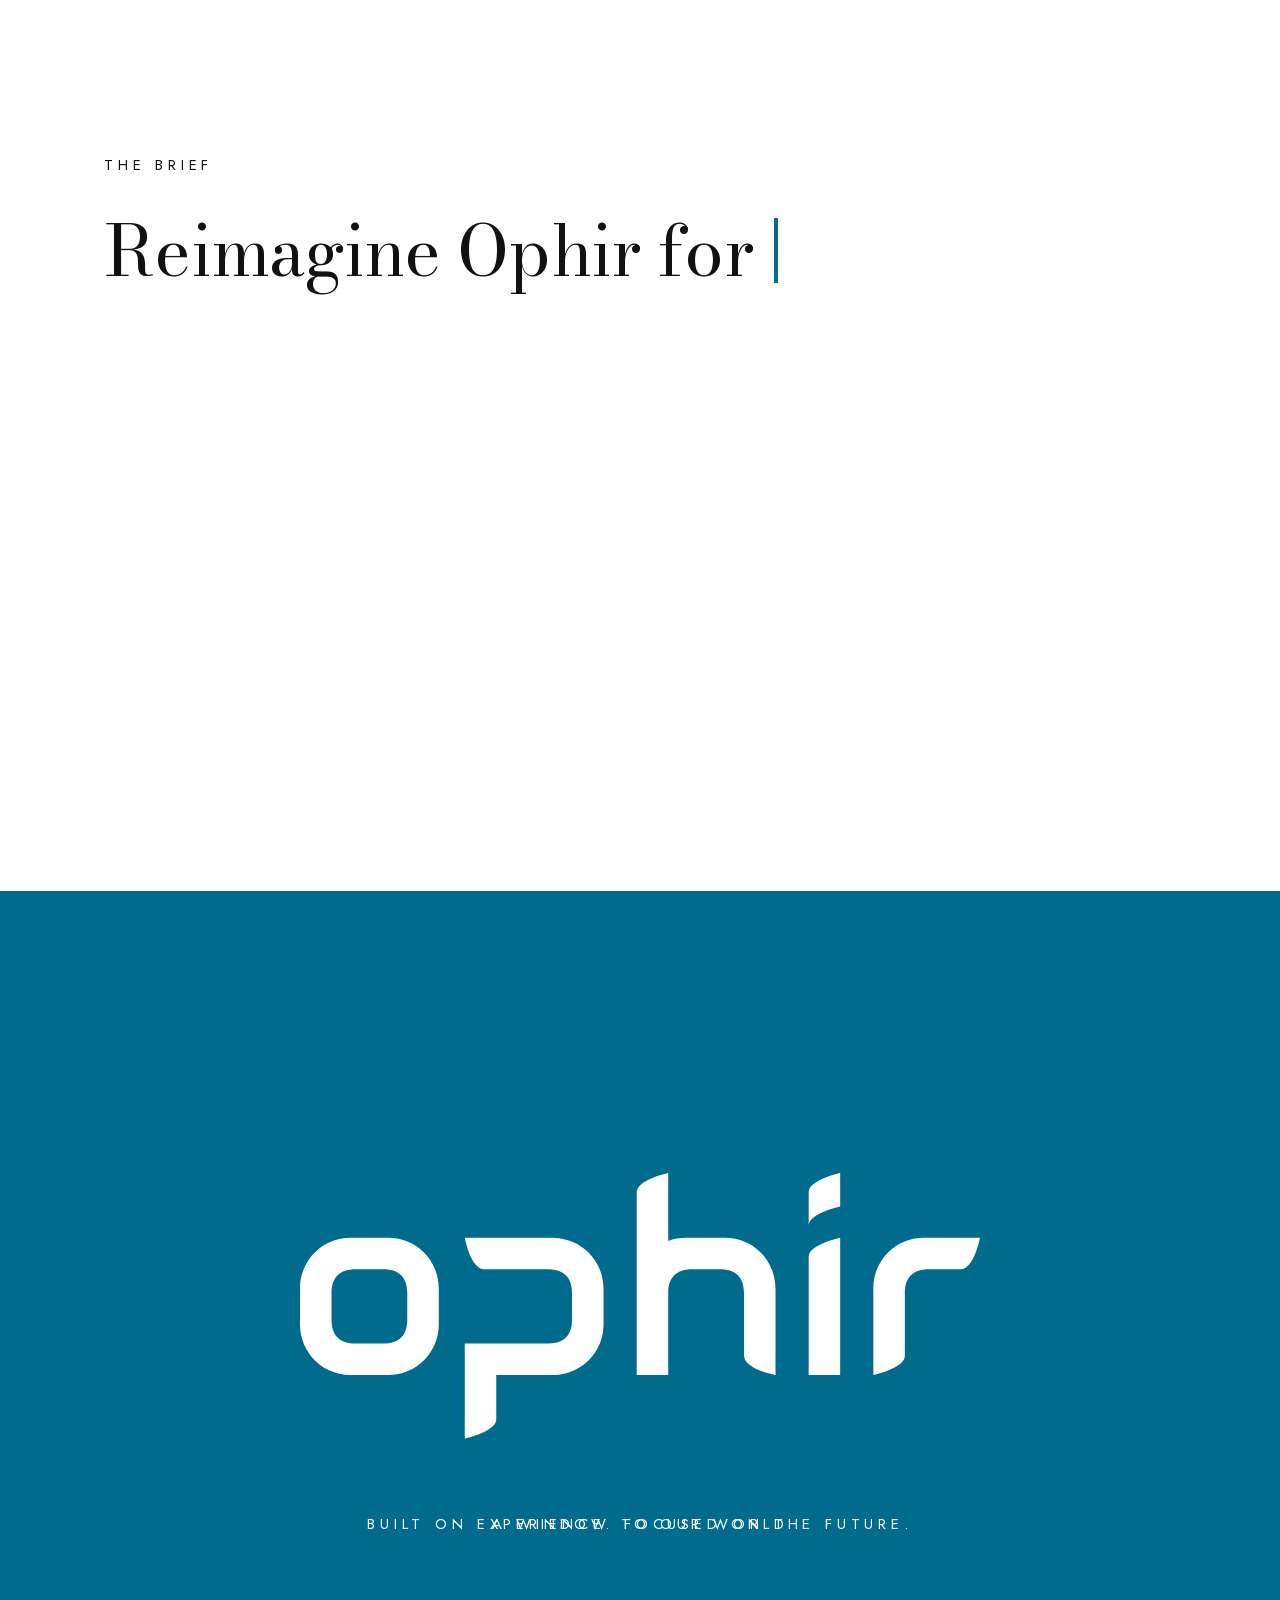
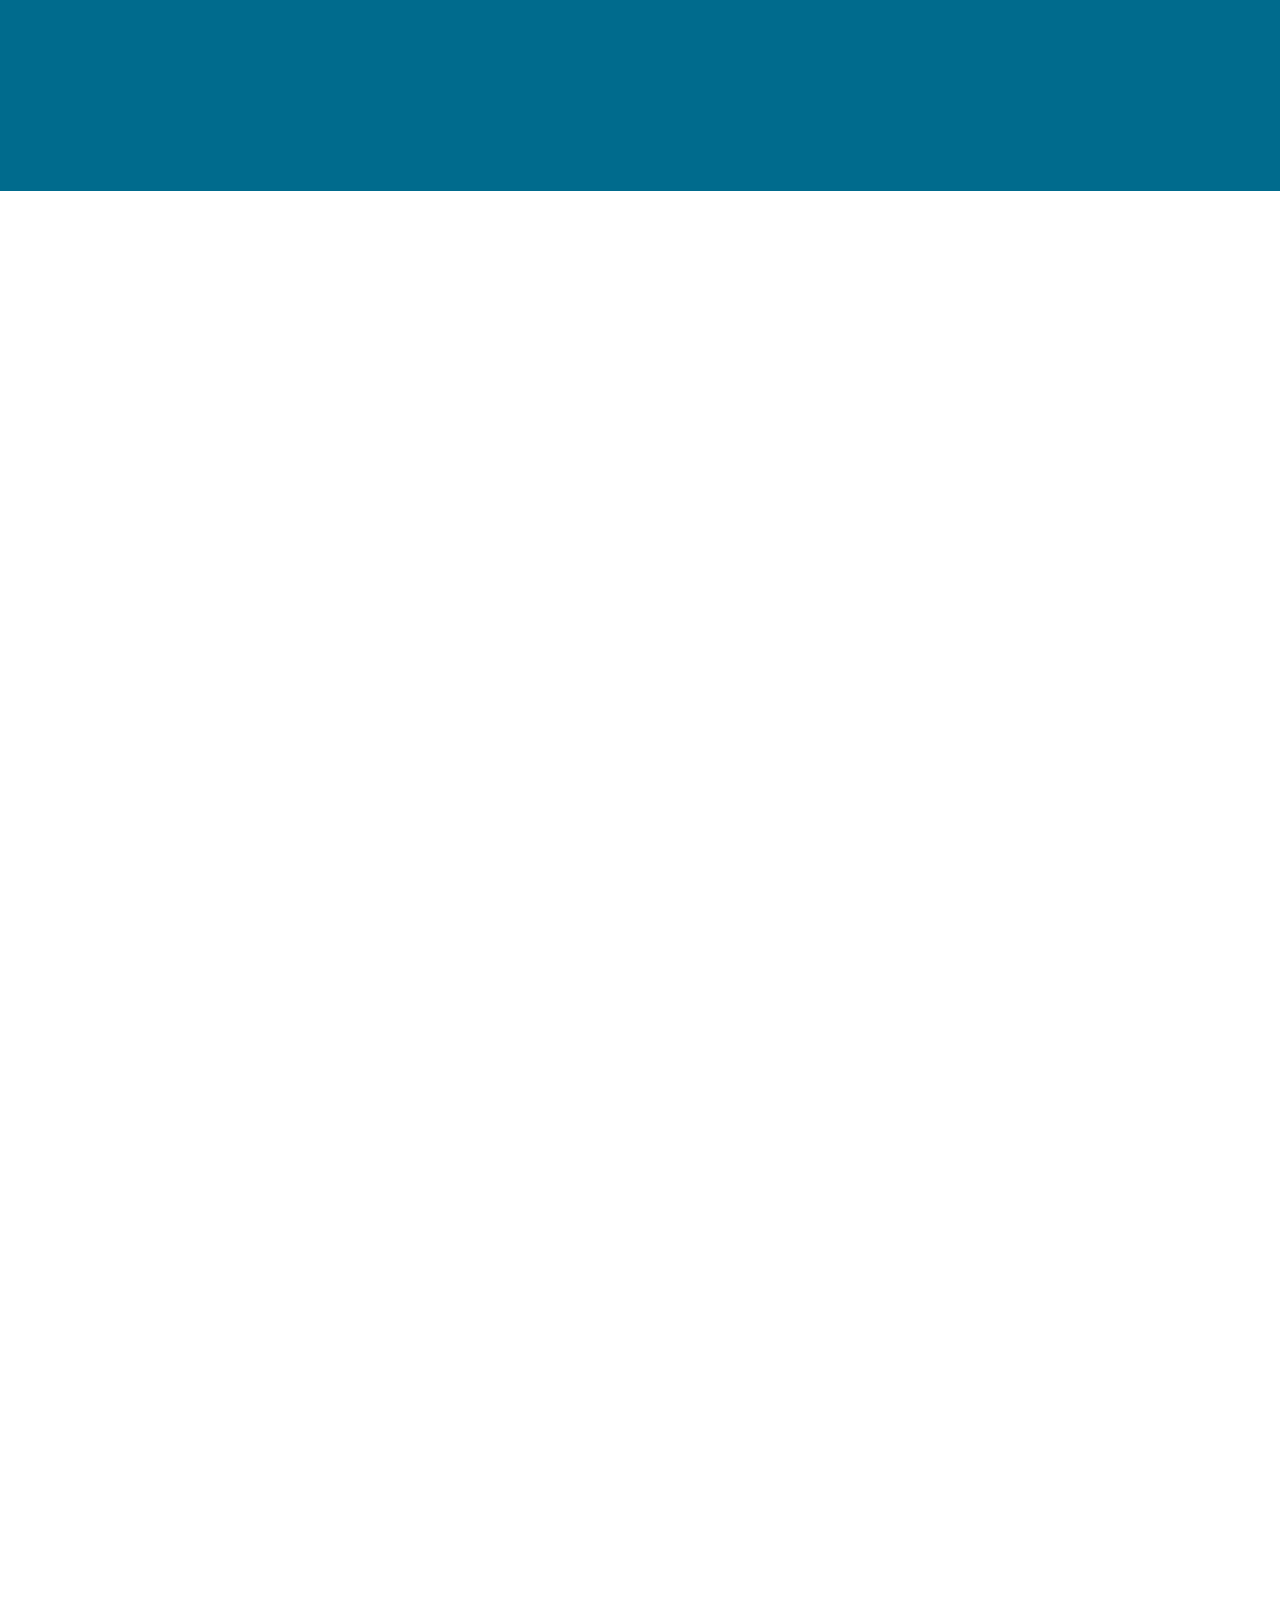
==== commit e6574fcb: "Add the three Ophir icons; band thins away as they appear Co-Authored-By: Claude Opus 5.5 <noreply@a" ====
--- a/index.html
+++ b/index.html
@@ -1 +1 @@
-<!DOCTYPE html><html lang="en-GB" class="bodoni_moda_4f239d3c-module__CIWvPq__variable jost_b3b5774d-module__56wUyW__variable"><head><meta charSet="utf-8"/><meta name="viewport" content="width=device-width, initial-scale=1"/><link rel="preload" href="/_next/static/media/52b5d5098cb87ddd-s.p.13ehjyjdqyy~v.woff2" as="font" crossorigin="" type="font/woff2"/><link rel="preload" href="/_next/static/media/81cef6a21128489e-s.p.0rb1wy2~c~egv.woff2" as="font" crossorigin="" type="font/woff2"/><link rel="stylesheet" href="/_next/static/chunks/164kpp4yxip-x.css" data-precedence="next"/><link rel="preload" as="script" fetchPriority="low" href="/_next/static/chunks/0ht900cau6_ur.js"/><script src="/_next/static/chunks/06~f4cvc3b8e~.js" async=""></script><script src="/_next/static/chunks/00ilazh50sdzh.js" async=""></script><script src="/_next/static/chunks/turbopack-0poa~jq2rj5qt.js" async=""></script><script src="/_next/static/chunks/0dbhjjzl8qfwv.js" async=""></script><script src="/_next/static/chunks/107763s1p0~8z.js" async=""></script><link rel="preload" href="https://fonts.googleapis.com/css2?family=Abril+Fatface&amp;family=Archivo+Black&amp;family=Playfair+Display:ital,wght@1,900&amp;family=Bebas+Neue&amp;family=Fraunces:opsz,wght@144,900&amp;family=Unbounded:wght@800&amp;family=DM+Serif+Display&amp;family=Rubik+Mono+One&amp;family=UnifrakturMaguntia&amp;family=Syne:wght@800&amp;family=Pacifico&amp;family=Major+Mono+Display&amp;family=Alfa+Slab+One&amp;family=Ultra&amp;family=Monoton&amp;family=Bungee&amp;family=Shrikhand&amp;family=Lobster&amp;family=Cinzel+Decorative:wght@900&amp;family=Black+Ops+One&amp;family=Poiret+One&amp;family=Righteous&amp;family=Dela+Gothic+One&amp;family=Instrument+Serif:ital@1&amp;text=S&amp;display=block" as="style"/><meta name="next-size-adjust" content=""/><title>Ophir</title><meta name="description" content="Reimagining Ophir for a new era: brand guidelines."/><meta name="robots" content="noindex, nofollow, nocache"/><meta name="googlebot" content="noindex, nofollow"/><link rel="icon" href="/icon.svg?icon.0dwpslo~bdq_-.svg" sizes="any" type="image/svg+xml"/><link rel="stylesheet" href="https://fonts.googleapis.com/css2?family=Abril+Fatface&amp;family=Archivo+Black&amp;family=Playfair+Display:ital,wght@1,900&amp;family=Bebas+Neue&amp;family=Fraunces:opsz,wght@144,900&amp;family=Unbounded:wght@800&amp;family=DM+Serif+Display&amp;family=Rubik+Mono+One&amp;family=UnifrakturMaguntia&amp;family=Syne:wght@800&amp;family=Pacifico&amp;family=Major+Mono+Display&amp;family=Alfa+Slab+One&amp;family=Ultra&amp;family=Monoton&amp;family=Bungee&amp;family=Shrikhand&amp;family=Lobster&amp;family=Cinzel+Decorative:wght@900&amp;family=Black+Ops+One&amp;family=Poiret+One&amp;family=Righteous&amp;family=Dela+Gothic+One&amp;family=Instrument+Serif:ital@1&amp;text=S&amp;display=block"/><script src="/_next/static/chunks/03~yq9q893hmn.js" noModule=""></script></head><body><div hidden=""><!--$--><!--/$--></div><main><section class="brief" aria-labelledby="brief-label"><div class="brief__inner"><p id="brief-label" class="caps">The brief</p><p class="brief__text"><span class="sr-only">Reimagine Ophir for a new era, preserving the familiarity, heritage and recognition of the original identity while creating a refined, contemporary brand for the future.</span><span class="brief__ghost" aria-hidden="true">Reimagine Ophir for a new era, preserving the familiarity, heritage and recognition of the original identity while creating a refined, contemporary brand for the future.</span><span class="brief__typed" aria-hidden="true"><span class="brief__cursor"><span class="brief__drop"></span></span></span></p></div></section><section class="heromorph" aria-label="The Ophir wordmark and icon"><div class="heromorph__pin"><div class="heromorph__mint" aria-hidden="true"></div><div class="heromorph__stage"><div class="heromorph__art"><svg viewBox="0 0 946.86 369.836" class="heromorph__wordmark" role="img" aria-label="Ophir"><path d="M708.296 117.17C708.296 117.17 708.296 281.259 708.296 281.259C708.296 281.259 752.166 281.259 752.166 281.259C752.166 281.259 752.166 90.329 752.166 90.329C752.492 90.329 708.296 99.753 708.296 117.17ZM752.166 46.479C752.166 46.479 752.166 0 752.166 0C752.492 0 708.296 9.424 708.296 26.841C708.296 26.841 708.296 73.32 708.296 73.32C708.296 55.902 752.492 46.479 752.166 46.479ZM352.355 90.329C352.355 90.329 229.418 90.329 229.418 90.329C229.418 90.329 237.382 134.196 256.536 134.196C256.536 134.196 345.289 134.196 345.289 134.196C367.527 134.196 378.802 145.472 378.802 167.71C378.802 167.71 378.802 203.926 378.802 203.926C378.802 226.164 367.527 237.439 345.289 237.439C345.289 237.439 229.418 237.439 229.418 237.439C229.418 237.439 229.42 369.836 229.42 369.836C229.101 369.836 273.29 360.402 273.29 342.995C273.29 342.995 273.286 281.307 273.286 281.307C273.286 281.307 352.355 281.307 352.355 281.307C391.245 281.307 422.671 249.882 422.671 210.992C422.671 210.992 422.671 160.644 422.671 160.644C422.671 121.755 391.245 90.329 352.355 90.329ZM149.372 203.912C149.372 226.149 138.095 237.426 115.858 237.426C115.858 237.426 77.385 237.426 77.385 237.426C55.147 237.426 43.872 226.149 43.872 203.912C43.872 203.912 43.872 167.714 43.872 167.714C43.872 145.476 55.147 134.2 77.385 134.2C77.385 134.2 115.858 134.2 115.858 134.2C138.095 134.2 149.372 145.476 149.372 167.714C149.372 167.714 149.372 203.912 149.372 203.912ZM122.924 90.329C122.924 90.329 70.316 90.329 70.316 90.329C31.426 90.329 0 121.755 0 160.644C0 160.644 0 210.981 0 210.981C0 249.871 31.426 281.298 70.316 281.298C70.316 281.298 122.924 281.298 122.924 281.298C161.814 281.298 193.24 249.871 193.24 210.981C193.24 210.981 193.24 160.644 193.24 160.644C193.24 121.755 161.814 90.329 122.924 90.329ZM591.801 90.334C591.801 90.334 537.903 90.334 537.903 90.334C529.254 90.334 520.045 91.821 512.705 94.519C512.705 94.519 512.705 94.35 512.705 94.35C512.705 94.35 512.705 0 512.705 0C513.031 0 468.848 9.433 468.848 26.85C468.848 26.85 468.848 92.654 468.848 92.654C468.848 92.654 468.877 281.263 468.877 281.263C468.877 281.263 512.713 281.263 512.713 281.263C512.713 281.263 512.713 167.712 512.713 167.712C512.713 145.474 523.99 134.198 546.227 134.198C546.227 134.198 584.738 134.198 584.738 134.198C606.975 134.198 618.252 145.474 618.252 167.712C618.252 167.712 618.252 254.144 618.252 254.144C618.252 273.298 662.118 281.263 662.118 281.263C662.118 281.263 662.118 160.649 662.118 160.649C662.118 121.76 630.692 90.334 591.801 90.334ZM868.661 90.329C829.771 90.329 798.345 121.756 798.345 160.645C798.345 160.645 798.345 231.259 798.345 231.259C798.345 231.259 798.346 231.259 798.346 231.259C798.346 231.259 798.346 281.259 798.346 281.259C798.029 281.259 842.217 271.825 842.217 254.418C842.217 254.418 842.215 231.259 842.215 231.259C842.215 231.259 842.216 231.259 842.216 231.259C842.216 231.259 842.216 167.708 842.216 167.708C842.216 145.47 853.492 134.194 875.73 134.194C875.73 134.194 919.742 134.194 919.742 134.194C938.895 134.194 946.86 90.329 946.86 90.329C946.86 90.329 868.661 90.329 868.661 90.329Z" fill="currentColor" fill-rule="evenodd"></path></svg><svg viewBox="-150 -150 300 300" class="heromorph__mark" role="img" aria-label="Ophir icon" style="opacity:0"><defs><clipPath id="o-window"><path d="M-37.67 -136.75H37.67C93.38 -136.75 138.38 -91.75 138.38 -36.05V36.05C138.38 91.75 93.38 136.75 37.67 136.75H-37.67C-93.38 136.75 -138.38 91.75 -138.38 36.05V-36.05C-138.38 -91.75 -93.38 -136.75 -37.67 -136.75Z"></path></clipPath><linearGradient id="o-sunset" x1="0" y1="0" x2="0" y2="1"><stop offset="0" stop-color="#005c96"></stop><stop offset="0.3" stop-color="#2896be"></stop><stop offset="0.55" stop-color="#ece8e2"></stop><stop offset="0.74" stop-color="#fcc917"></stop><stop offset="0.9" stop-color="#ea6828"></stop><stop offset="1" stop-color="#aa281e"></stop></linearGradient></defs><path d="M-27.56 -73.92H27.56C59.41 -73.92 75.56 -57.77 75.56 -25.92V25.92C75.56 57.77 59.41 73.92 27.56 73.92H-27.56C-59.41 73.92 -75.56 57.77 -75.56 25.92V-25.92C-75.56 -57.77 -59.41 -73.92 -27.56 -73.92ZM-27.56 -73.92H27.56C59.41 -73.92 75.56 -57.77 75.56 -25.92V25.92C75.56 57.77 59.41 73.92 27.56 73.92H-27.56C-59.41 73.92 -75.56 57.77 -75.56 25.92V-25.92C-75.56 -57.77 -59.41 -73.92 -27.56 -73.92Z" fill="currentColor" fill-rule="evenodd"></path><g clip-path="url(#o-window)"><rect x="-150" y="-136.755" width="300" height="273.51" fill="url(#o-sunset)" transform="translate(0 273.51)"></rect></g><path d="M-27.56 -73.92H27.56C59.41 -73.92 75.56 -57.77 75.56 -25.92V25.92C75.56 57.77 59.41 73.92 27.56 73.92H-27.56C-59.41 73.92 -75.56 57.77 -75.56 25.92V-25.92C-75.56 -57.77 -59.41 -73.92 -27.56 -73.92ZM-27.56 -73.92H27.56C59.41 -73.92 75.56 -57.77 75.56 -25.92V25.92C75.56 57.77 59.41 73.92 27.56 73.92H-27.56C-59.41 73.92 -75.56 57.77 -75.56 25.92V-25.92C-75.56 -57.77 -59.41 -73.92 -27.56 -73.92Z" fill="currentColor" fill-rule="evenodd" transform="scale(0.45)"></path></svg></div><p class="caps heromorph__label"><span class="is-on">Built on experience. Focused on the future.</span><span class="is-off">A window to our world</span></p></div><div class="duo" aria-hidden="true"></div></div></section></main><!--$--><!--/$--><script src="/_next/static/chunks/0ht900cau6_ur.js" id="_R_" async=""></script><script>(self.__next_f=self.__next_f||[]).push([0])</script><script>self.__next_f.push([1,"1:\"$Sreact.fragment\"\n2:I[39756,[\"/_next/static/chunks/0dbhjjzl8qfwv.js\"],\"default\"]\n3:I[37457,[\"/_next/static/chunks/0dbhjjzl8qfwv.js\"],\"default\"]\n4:I[27115,[\"/_next/static/chunks/0dbhjjzl8qfwv.js\",\"/_next/static/chunks/107763s1p0~8z.js\"],\"default\"]\n5:I[47298,[\"/_next/static/chunks/0dbhjjzl8qfwv.js\",\"/_next/static/chunks/107763s1p0~8z.js\"],\"default\"]\n6:I[97367,[\"/_next/static/chunks/0dbhjjzl8qfwv.js\"],\"OutletBoundary\"]\n7:\"$Sreact.suspense\"\n9:I[97367,[\"/_next/static/chunks/0dbhjjzl8qfwv.js\"],\"ViewportBoundary\"]\nb:I[97367,[\"/_next/static/chunks/0dbhjjzl8qfwv.js\"],\"MetadataBoundary\"]\nd:I[68027,[\"/_next/static/chunks/0dbhjjzl8qfwv.js\"],\"default\",1]\n:HL[\"/_next/static/chunks/164kpp4yxip-x.css\",\"style\"]\n:HL[\"/_next/static/media/52b5d5098cb87ddd-s.p.13ehjyjdqyy~v.woff2\",\"font\",{\"crossOrigin\":\"\",\"type\":\"font/woff2\"}]\n:HL[\"/_next/static/media/81cef6a21128489e-s.p.0rb1wy2~c~egv.woff2\",\"font\",{\"crossOrigin\":\"\",\"type\":\"font/woff2\"}]\n:HL[\"https://fonts.googleapis.com/css2?family=Abril+Fatface\u0026family=Archivo+Black\u0026family=Playfair+Display:ital,wght@1,900\u0026family=Bebas+Neue\u0026family=Fraunces:opsz,wght@144,900\u0026family=Unbounded:wght@800\u0026family=DM+Serif+Display\u0026family=Rubik+Mono+One\u0026family=UnifrakturMaguntia\u0026family=Syne:wght@800\u0026family=Pacifico\u0026family=Major+Mono+Display\u0026family=Alfa+Slab+One\u0026family=Ultra\u0026family=Monoton\u0026family=Bungee\u0026family=Shrikhand\u0026family=Lobster\u0026family=Cinzel+Decorative:wght@900\u0026family=Black+Ops+One\u0026family=Poiret+One\u0026family=Righteous\u0026family=Dela+Gothic+One\u0026family=Instrument+Serif:ital@1\u0026text=S\u0026display=block\",\"style\"]\n"])</script><script>self.__next_f.push([1,"0:{\"P\":null,\"c\":[\"\",\"\"],\"q\":\"\",\"i\":false,\"f\":[[[\"\",{\"children\":[\"__PAGE__\",{}]},\"$undefined\",\"$undefined\",16],[[\"$\",\"$1\",\"c\",{\"children\":[[[\"$\",\"link\",\"0\",{\"rel\":\"stylesheet\",\"href\":\"/_next/static/chunks/164kpp4yxip-x.css\",\"precedence\":\"next\",\"crossOrigin\":\"$undefined\",\"nonce\":\"$undefined\"}],[\"$\",\"script\",\"script-0\",{\"src\":\"/_next/static/chunks/0dbhjjzl8qfwv.js\",\"async\":true,\"nonce\":\"$undefined\"}]],[\"$\",\"html\",null,{\"lang\":\"en-GB\",\"className\":\"bodoni_moda_4f239d3c-module__CIWvPq__variable jost_b3b5774d-module__56wUyW__variable\",\"children\":[[\"$\",\"head\",null,{\"children\":[\"$\",\"link\",null,{\"rel\":\"stylesheet\",\"href\":\"https://fonts.googleapis.com/css2?family=Abril+Fatface\u0026family=Archivo+Black\u0026family=Playfair+Display:ital,wght@1,900\u0026family=Bebas+Neue\u0026family=Fraunces:opsz,wght@144,900\u0026family=Unbounded:wght@800\u0026family=DM+Serif+Display\u0026family=Rubik+Mono+One\u0026family=UnifrakturMaguntia\u0026family=Syne:wght@800\u0026family=Pacifico\u0026family=Major+Mono+Display\u0026family=Alfa+Slab+One\u0026family=Ultra\u0026family=Monoton\u0026family=Bungee\u0026family=Shrikhand\u0026family=Lobster\u0026family=Cinzel+Decorative:wght@900\u0026family=Black+Ops+One\u0026family=Poiret+One\u0026family=Righteous\u0026family=Dela+Gothic+One\u0026family=Instrument+Serif:ital@1\u0026text=S\u0026display=block\"}]}],[\"$\",\"body\",null,{\"children\":[\"$\",\"$L2\",null,{\"parallelRouterKey\":\"children\",\"error\":\"$undefined\",\"errorStyles\":\"$undefined\",\"errorScripts\":\"$undefined\",\"template\":[\"$\",\"$L3\",null,{}],\"templateStyles\":\"$undefined\",\"templateScripts\":\"$undefined\",\"notFound\":[[[\"$\",\"title\",null,{\"children\":\"404: This page could not be found.\"}],[\"$\",\"div\",null,{\"style\":{\"fontFamily\":\"system-ui,\\\"Segoe UI\\\",Roboto,Helvetica,Arial,sans-serif,\\\"Apple Color Emoji\\\",\\\"Segoe UI Emoji\\\"\",\"height\":\"100vh\",\"textAlign\":\"center\",\"display\":\"flex\",\"flexDirection\":\"column\",\"alignItems\":\"center\",\"justifyContent\":\"center\"},\"children\":[\"$\",\"div\",null,{\"children\":[[\"$\",\"style\",null,{\"dangerouslySetInnerHTML\":{\"__html\":\"body{color:#000;background:#fff;margin:0}.next-error-h1{border-right:1px solid rgba(0,0,0,.3)}@media (prefers-color-scheme:dark){body{color:#fff;background:#000}.next-error-h1{border-right:1px solid rgba(255,255,255,.3)}}\"}}],[\"$\",\"h1\",null,{\"className\":\"next-error-h1\",\"style\":{\"display\":\"inline-block\",\"margin\":\"0 20px 0 0\",\"padding\":\"0 23px 0 0\",\"fontSize\":24,\"fontWeight\":500,\"verticalAlign\":\"top\",\"lineHeight\":\"49px\"},\"children\":404}],[\"$\",\"div\",null,{\"style\":{\"display\":\"inline-block\"},\"children\":[\"$\",\"h2\",null,{\"style\":{\"fontSize\":14,\"fontWeight\":400,\"lineHeight\":\"49px\",\"margin\":0},\"children\":\"This page could not be found.\"}]}]]}]}]],[]],\"forbidden\":\"$undefined\",\"unauthorized\":\"$undefined\"}]}]]}]]}],{\"children\":[[\"$\",\"$1\",\"c\",{\"children\":[[\"$\",\"main\",null,{\"children\":[[\"$\",\"$L4\",null,{}],[\"$\",\"$L5\",null,{}]]}],[[\"$\",\"script\",\"script-0\",{\"src\":\"/_next/static/chunks/107763s1p0~8z.js\",\"async\":true,\"nonce\":\"$undefined\"}]],[\"$\",\"$L6\",null,{\"children\":[\"$\",\"$7\",null,{\"name\":\"Next.MetadataOutlet\",\"children\":\"$@8\"}]}]]}],{},null,false,null]},null,false,null],[\"$\",\"$1\",\"h\",{\"children\":[null,[\"$\",\"$L9\",null,{\"children\":\"$La\"}],[\"$\",\"div\",null,{\"hidden\":true,\"children\":[\"$\",\"$Lb\",null,{\"children\":[\"$\",\"$7\",null,{\"name\":\"Next.Metadata\",\"children\":\"$Lc\"}]}]}],[\"$\",\"meta\",null,{\"name\":\"next-size-adjust\",\"content\":\"\"}]]}],false]],\"m\":\"$undefined\",\"G\":[\"$d\",[[\"$\",\"link\",\"0\",{\"rel\":\"stylesheet\",\"href\":\"/_next/static/chunks/164kpp4yxip-x.css\",\"precedence\":\"next\",\"crossOrigin\":\"$undefined\",\"nonce\":\"$undefined\"}]]],\"S\":true,\"h\":null,\"s\":\"$undefined\",\"l\":\"$undefined\",\"p\":\"$undefined\",\"d\":\"$undefined\",\"b\":\"yhebjcIaN46Kf-SwOOhnm\"}\n"])</script><script>self.__next_f.push([1,"a:[[\"$\",\"meta\",\"0\",{\"charSet\":\"utf-8\"}],[\"$\",\"meta\",\"1\",{\"name\":\"viewport\",\"content\":\"width=device-width, initial-scale=1\"}]]\n"])</script><script>self.__next_f.push([1,"e:I[27201,[\"/_next/static/chunks/0dbhjjzl8qfwv.js\"],\"IconMark\"]\n8:null\nc:[[\"$\",\"title\",\"0\",{\"children\":\"Ophir\"}],[\"$\",\"meta\",\"1\",{\"name\":\"description\",\"content\":\"Reimagining Ophir for a new era: brand guidelines.\"}],[\"$\",\"meta\",\"2\",{\"name\":\"robots\",\"content\":\"noindex, nofollow, nocache\"}],[\"$\",\"meta\",\"3\",{\"name\":\"googlebot\",\"content\":\"noindex, nofollow\"}],[\"$\",\"link\",\"4\",{\"rel\":\"icon\",\"href\":\"/icon.svg?icon.0dwpslo~bdq_-.svg\",\"sizes\":\"any\",\"type\":\"image/svg+xml\"}],[\"$\",\"$Le\",\"5\",{}]]\n"])</script></body></html>+<!DOCTYPE html><html lang="en-GB" class="bodoni_moda_4f239d3c-module__CIWvPq__variable jost_b3b5774d-module__56wUyW__variable"><head><meta charSet="utf-8"/><meta name="viewport" content="width=device-width, initial-scale=1"/><link rel="preload" href="/_next/static/media/52b5d5098cb87ddd-s.p.13ehjyjdqyy~v.woff2" as="font" crossorigin="" type="font/woff2"/><link rel="preload" href="/_next/static/media/81cef6a21128489e-s.p.0rb1wy2~c~egv.woff2" as="font" crossorigin="" type="font/woff2"/><link rel="preload" as="image" href="/ophir-icon-1.svg"/><link rel="preload" as="image" href="/ophir-icon-2.svg"/><link rel="preload" as="image" href="/ophir-icon-3.svg"/><link rel="stylesheet" href="/_next/static/chunks/0.teqj553t958.css" data-precedence="next"/><link rel="preload" as="script" fetchPriority="low" href="/_next/static/chunks/0ht900cau6_ur.js"/><script src="/_next/static/chunks/06~f4cvc3b8e~.js" async=""></script><script src="/_next/static/chunks/00ilazh50sdzh.js" async=""></script><script src="/_next/static/chunks/turbopack-0poa~jq2rj5qt.js" async=""></script><script src="/_next/static/chunks/0dbhjjzl8qfwv.js" async=""></script><script src="/_next/static/chunks/126jmq~lpoyal.js" async=""></script><link rel="preload" href="https://fonts.googleapis.com/css2?family=Abril+Fatface&amp;family=Archivo+Black&amp;family=Playfair+Display:ital,wght@1,900&amp;family=Bebas+Neue&amp;family=Fraunces:opsz,wght@144,900&amp;family=Unbounded:wght@800&amp;family=DM+Serif+Display&amp;family=Rubik+Mono+One&amp;family=UnifrakturMaguntia&amp;family=Syne:wght@800&amp;family=Pacifico&amp;family=Major+Mono+Display&amp;family=Alfa+Slab+One&amp;family=Ultra&amp;family=Monoton&amp;family=Bungee&amp;family=Shrikhand&amp;family=Lobster&amp;family=Cinzel+Decorative:wght@900&amp;family=Black+Ops+One&amp;family=Poiret+One&amp;family=Righteous&amp;family=Dela+Gothic+One&amp;family=Instrument+Serif:ital@1&amp;text=S&amp;display=block" as="style"/><meta name="next-size-adjust" content=""/><title>Ophir</title><meta name="description" content="Reimagining Ophir for a new era: brand guidelines."/><meta name="robots" content="noindex, nofollow, nocache"/><meta name="googlebot" content="noindex, nofollow"/><link rel="icon" href="/icon.svg?icon.0dwpslo~bdq_-.svg" sizes="any" type="image/svg+xml"/><link rel="stylesheet" href="https://fonts.googleapis.com/css2?family=Abril+Fatface&amp;family=Archivo+Black&amp;family=Playfair+Display:ital,wght@1,900&amp;family=Bebas+Neue&amp;family=Fraunces:opsz,wght@144,900&amp;family=Unbounded:wght@800&amp;family=DM+Serif+Display&amp;family=Rubik+Mono+One&amp;family=UnifrakturMaguntia&amp;family=Syne:wght@800&amp;family=Pacifico&amp;family=Major+Mono+Display&amp;family=Alfa+Slab+One&amp;family=Ultra&amp;family=Monoton&amp;family=Bungee&amp;family=Shrikhand&amp;family=Lobster&amp;family=Cinzel+Decorative:wght@900&amp;family=Black+Ops+One&amp;family=Poiret+One&amp;family=Righteous&amp;family=Dela+Gothic+One&amp;family=Instrument+Serif:ital@1&amp;text=S&amp;display=block"/><script src="/_next/static/chunks/03~yq9q893hmn.js" noModule=""></script></head><body><div hidden=""><!--$--><!--/$--></div><main><section class="brief" aria-labelledby="brief-label"><div class="brief__inner"><p id="brief-label" class="caps">The brief</p><p class="brief__text"><span class="sr-only">Reimagine Ophir for a new era, preserving the familiarity, heritage and recognition of the original identity while creating a refined, contemporary brand for the future.</span><span class="brief__ghost" aria-hidden="true">Reimagine Ophir for a new era, preserving the familiarity, heritage and recognition of the original identity while creating a refined, contemporary brand for the future.</span><span class="brief__typed" aria-hidden="true"><span class="brief__cursor"><span class="brief__drop"></span></span></span></p></div></section><section class="heromorph" aria-label="The Ophir wordmark and icon"><div class="heromorph__pin"><div class="heromorph__mint" aria-hidden="true"></div><div class="heromorph__stage"><div class="heromorph__art"><svg viewBox="0 0 946.86 369.836" class="heromorph__wordmark" role="img" aria-label="Ophir"><path d="M708.296 117.17C708.296 117.17 708.296 281.259 708.296 281.259C708.296 281.259 752.166 281.259 752.166 281.259C752.166 281.259 752.166 90.329 752.166 90.329C752.492 90.329 708.296 99.753 708.296 117.17ZM752.166 46.479C752.166 46.479 752.166 0 752.166 0C752.492 0 708.296 9.424 708.296 26.841C708.296 26.841 708.296 73.32 708.296 73.32C708.296 55.902 752.492 46.479 752.166 46.479ZM352.355 90.329C352.355 90.329 229.418 90.329 229.418 90.329C229.418 90.329 237.382 134.196 256.536 134.196C256.536 134.196 345.289 134.196 345.289 134.196C367.527 134.196 378.802 145.472 378.802 167.71C378.802 167.71 378.802 203.926 378.802 203.926C378.802 226.164 367.527 237.439 345.289 237.439C345.289 237.439 229.418 237.439 229.418 237.439C229.418 237.439 229.42 369.836 229.42 369.836C229.101 369.836 273.29 360.402 273.29 342.995C273.29 342.995 273.286 281.307 273.286 281.307C273.286 281.307 352.355 281.307 352.355 281.307C391.245 281.307 422.671 249.882 422.671 210.992C422.671 210.992 422.671 160.644 422.671 160.644C422.671 121.755 391.245 90.329 352.355 90.329ZM149.372 203.912C149.372 226.149 138.095 237.426 115.858 237.426C115.858 237.426 77.385 237.426 77.385 237.426C55.147 237.426 43.872 226.149 43.872 203.912C43.872 203.912 43.872 167.714 43.872 167.714C43.872 145.476 55.147 134.2 77.385 134.2C77.385 134.2 115.858 134.2 115.858 134.2C138.095 134.2 149.372 145.476 149.372 167.714C149.372 167.714 149.372 203.912 149.372 203.912ZM122.924 90.329C122.924 90.329 70.316 90.329 70.316 90.329C31.426 90.329 0 121.755 0 160.644C0 160.644 0 210.981 0 210.981C0 249.871 31.426 281.298 70.316 281.298C70.316 281.298 122.924 281.298 122.924 281.298C161.814 281.298 193.24 249.871 193.24 210.981C193.24 210.981 193.24 160.644 193.24 160.644C193.24 121.755 161.814 90.329 122.924 90.329ZM591.801 90.334C591.801 90.334 537.903 90.334 537.903 90.334C529.254 90.334 520.045 91.821 512.705 94.519C512.705 94.519 512.705 94.35 512.705 94.35C512.705 94.35 512.705 0 512.705 0C513.031 0 468.848 9.433 468.848 26.85C468.848 26.85 468.848 92.654 468.848 92.654C468.848 92.654 468.877 281.263 468.877 281.263C468.877 281.263 512.713 281.263 512.713 281.263C512.713 281.263 512.713 167.712 512.713 167.712C512.713 145.474 523.99 134.198 546.227 134.198C546.227 134.198 584.738 134.198 584.738 134.198C606.975 134.198 618.252 145.474 618.252 167.712C618.252 167.712 618.252 254.144 618.252 254.144C618.252 273.298 662.118 281.263 662.118 281.263C662.118 281.263 662.118 160.649 662.118 160.649C662.118 121.76 630.692 90.334 591.801 90.334ZM868.661 90.329C829.771 90.329 798.345 121.756 798.345 160.645C798.345 160.645 798.345 231.259 798.345 231.259C798.345 231.259 798.346 231.259 798.346 231.259C798.346 231.259 798.346 281.259 798.346 281.259C798.029 281.259 842.217 271.825 842.217 254.418C842.217 254.418 842.215 231.259 842.215 231.259C842.215 231.259 842.216 231.259 842.216 231.259C842.216 231.259 842.216 167.708 842.216 167.708C842.216 145.47 853.492 134.194 875.73 134.194C875.73 134.194 919.742 134.194 919.742 134.194C938.895 134.194 946.86 90.329 946.86 90.329C946.86 90.329 868.661 90.329 868.661 90.329Z" fill="currentColor" fill-rule="evenodd"></path></svg><svg viewBox="-150 -150 300 300" class="heromorph__mark" role="img" aria-label="Ophir icon" style="opacity:0"><defs><clipPath id="o-window"><path d="M-37.67 -136.75H37.67C93.38 -136.75 138.38 -91.75 138.38 -36.05V36.05C138.38 91.75 93.38 136.75 37.67 136.75H-37.67C-93.38 136.75 -138.38 91.75 -138.38 36.05V-36.05C-138.38 -91.75 -93.38 -136.75 -37.67 -136.75Z"></path></clipPath><linearGradient id="o-sunset" x1="0" y1="0" x2="0" y2="1"><stop offset="0" stop-color="#005c96"></stop><stop offset="0.3" stop-color="#2896be"></stop><stop offset="0.55" stop-color="#ece8e2"></stop><stop offset="0.74" stop-color="#fcc917"></stop><stop offset="0.9" stop-color="#ea6828"></stop><stop offset="1" stop-color="#aa281e"></stop></linearGradient></defs><path d="M-27.56 -73.92H27.56C59.41 -73.92 75.56 -57.77 75.56 -25.92V25.92C75.56 57.77 59.41 73.92 27.56 73.92H-27.56C-59.41 73.92 -75.56 57.77 -75.56 25.92V-25.92C-75.56 -57.77 -59.41 -73.92 -27.56 -73.92ZM-27.56 -73.92H27.56C59.41 -73.92 75.56 -57.77 75.56 -25.92V25.92C75.56 57.77 59.41 73.92 27.56 73.92H-27.56C-59.41 73.92 -75.56 57.77 -75.56 25.92V-25.92C-75.56 -57.77 -59.41 -73.92 -27.56 -73.92Z" fill="currentColor" fill-rule="evenodd"></path><g clip-path="url(#o-window)"><rect x="-150" y="-136.755" width="300" height="273.51" fill="url(#o-sunset)" transform="translate(0 273.51)"></rect></g><path d="M-27.56 -73.92H27.56C59.41 -73.92 75.56 -57.77 75.56 -25.92V25.92C75.56 57.77 59.41 73.92 27.56 73.92H-27.56C-59.41 73.92 -75.56 57.77 -75.56 25.92V-25.92C-75.56 -57.77 -59.41 -73.92 -27.56 -73.92ZM-27.56 -73.92H27.56C59.41 -73.92 75.56 -57.77 75.56 -25.92V25.92C75.56 57.77 59.41 73.92 27.56 73.92H-27.56C-59.41 73.92 -75.56 57.77 -75.56 25.92V-25.92C-75.56 -57.77 -59.41 -73.92 -27.56 -73.92Z" fill="currentColor" fill-rule="evenodd" transform="scale(0.45)"></path></svg></div><p class="caps heromorph__label"><span class="is-on">Built on experience. Focused on the future.</span><span class="is-off">A window to our world</span></p></div><div class="duo" aria-hidden="true"><figure class="duo__item"><div class="duo__tile duo__tile--icon"><img src="/ophir-icon-1.svg" alt="Ophir icon 1"/></div></figure><figure class="duo__item"><div class="duo__tile duo__tile--icon"><img src="/ophir-icon-2.svg" alt="Ophir icon 2"/></div></figure><figure class="duo__item"><div class="duo__tile duo__tile--icon"><img src="/ophir-icon-3.svg" alt="Ophir icon 3"/></div></figure></div></div></section></main><!--$--><!--/$--><script src="/_next/static/chunks/0ht900cau6_ur.js" id="_R_" async=""></script><script>(self.__next_f=self.__next_f||[]).push([0])</script><script>self.__next_f.push([1,"1:\"$Sreact.fragment\"\n2:I[39756,[\"/_next/static/chunks/0dbhjjzl8qfwv.js\"],\"default\"]\n3:I[37457,[\"/_next/static/chunks/0dbhjjzl8qfwv.js\"],\"default\"]\n4:I[27115,[\"/_next/static/chunks/0dbhjjzl8qfwv.js\",\"/_next/static/chunks/126jmq~lpoyal.js\"],\"default\"]\n5:I[47298,[\"/_next/static/chunks/0dbhjjzl8qfwv.js\",\"/_next/static/chunks/126jmq~lpoyal.js\"],\"default\"]\n6:I[97367,[\"/_next/static/chunks/0dbhjjzl8qfwv.js\"],\"OutletBoundary\"]\n7:\"$Sreact.suspense\"\n9:I[97367,[\"/_next/static/chunks/0dbhjjzl8qfwv.js\"],\"ViewportBoundary\"]\nb:I[97367,[\"/_next/static/chunks/0dbhjjzl8qfwv.js\"],\"MetadataBoundary\"]\nd:I[68027,[\"/_next/static/chunks/0dbhjjzl8qfwv.js\"],\"default\",1]\n:HL[\"/_next/static/chunks/0.teqj553t958.css\",\"style\"]\n:HL[\"/_next/static/media/52b5d5098cb87ddd-s.p.13ehjyjdqyy~v.woff2\",\"font\",{\"crossOrigin\":\"\",\"type\":\"font/woff2\"}]\n:HL[\"/_next/static/media/81cef6a21128489e-s.p.0rb1wy2~c~egv.woff2\",\"font\",{\"crossOrigin\":\"\",\"type\":\"font/woff2\"}]\n:HL[\"https://fonts.googleapis.com/css2?family=Abril+Fatface\u0026family=Archivo+Black\u0026family=Playfair+Display:ital,wght@1,900\u0026family=Bebas+Neue\u0026family=Fraunces:opsz,wght@144,900\u0026family=Unbounded:wght@800\u0026family=DM+Serif+Display\u0026family=Rubik+Mono+One\u0026family=UnifrakturMaguntia\u0026family=Syne:wght@800\u0026family=Pacifico\u0026family=Major+Mono+Display\u0026family=Alfa+Slab+One\u0026family=Ultra\u0026family=Monoton\u0026family=Bungee\u0026family=Shrikhand\u0026family=Lobster\u0026family=Cinzel+Decorative:wght@900\u0026family=Black+Ops+One\u0026family=Poiret+One\u0026family=Righteous\u0026family=Dela+Gothic+One\u0026family=Instrument+Serif:ital@1\u0026text=S\u0026display=block\",\"style\"]\n"])</script><script>self.__next_f.push([1,"0:{\"P\":null,\"c\":[\"\",\"\"],\"q\":\"\",\"i\":false,\"f\":[[[\"\",{\"children\":[\"__PAGE__\",{}]},\"$undefined\",\"$undefined\",16],[[\"$\",\"$1\",\"c\",{\"children\":[[[\"$\",\"link\",\"0\",{\"rel\":\"stylesheet\",\"href\":\"/_next/static/chunks/0.teqj553t958.css\",\"precedence\":\"next\",\"crossOrigin\":\"$undefined\",\"nonce\":\"$undefined\"}],[\"$\",\"script\",\"script-0\",{\"src\":\"/_next/static/chunks/0dbhjjzl8qfwv.js\",\"async\":true,\"nonce\":\"$undefined\"}]],[\"$\",\"html\",null,{\"lang\":\"en-GB\",\"className\":\"bodoni_moda_4f239d3c-module__CIWvPq__variable jost_b3b5774d-module__56wUyW__variable\",\"children\":[[\"$\",\"head\",null,{\"children\":[\"$\",\"link\",null,{\"rel\":\"stylesheet\",\"href\":\"https://fonts.googleapis.com/css2?family=Abril+Fatface\u0026family=Archivo+Black\u0026family=Playfair+Display:ital,wght@1,900\u0026family=Bebas+Neue\u0026family=Fraunces:opsz,wght@144,900\u0026family=Unbounded:wght@800\u0026family=DM+Serif+Display\u0026family=Rubik+Mono+One\u0026family=UnifrakturMaguntia\u0026family=Syne:wght@800\u0026family=Pacifico\u0026family=Major+Mono+Display\u0026family=Alfa+Slab+One\u0026family=Ultra\u0026family=Monoton\u0026family=Bungee\u0026family=Shrikhand\u0026family=Lobster\u0026family=Cinzel+Decorative:wght@900\u0026family=Black+Ops+One\u0026family=Poiret+One\u0026family=Righteous\u0026family=Dela+Gothic+One\u0026family=Instrument+Serif:ital@1\u0026text=S\u0026display=block\"}]}],[\"$\",\"body\",null,{\"children\":[\"$\",\"$L2\",null,{\"parallelRouterKey\":\"children\",\"error\":\"$undefined\",\"errorStyles\":\"$undefined\",\"errorScripts\":\"$undefined\",\"template\":[\"$\",\"$L3\",null,{}],\"templateStyles\":\"$undefined\",\"templateScripts\":\"$undefined\",\"notFound\":[[[\"$\",\"title\",null,{\"children\":\"404: This page could not be found.\"}],[\"$\",\"div\",null,{\"style\":{\"fontFamily\":\"system-ui,\\\"Segoe UI\\\",Roboto,Helvetica,Arial,sans-serif,\\\"Apple Color Emoji\\\",\\\"Segoe UI Emoji\\\"\",\"height\":\"100vh\",\"textAlign\":\"center\",\"display\":\"flex\",\"flexDirection\":\"column\",\"alignItems\":\"center\",\"justifyContent\":\"center\"},\"children\":[\"$\",\"div\",null,{\"children\":[[\"$\",\"style\",null,{\"dangerouslySetInnerHTML\":{\"__html\":\"body{color:#000;background:#fff;margin:0}.next-error-h1{border-right:1px solid rgba(0,0,0,.3)}@media (prefers-color-scheme:dark){body{color:#fff;background:#000}.next-error-h1{border-right:1px solid rgba(255,255,255,.3)}}\"}}],[\"$\",\"h1\",null,{\"className\":\"next-error-h1\",\"style\":{\"display\":\"inline-block\",\"margin\":\"0 20px 0 0\",\"padding\":\"0 23px 0 0\",\"fontSize\":24,\"fontWeight\":500,\"verticalAlign\":\"top\",\"lineHeight\":\"49px\"},\"children\":404}],[\"$\",\"div\",null,{\"style\":{\"display\":\"inline-block\"},\"children\":[\"$\",\"h2\",null,{\"style\":{\"fontSize\":14,\"fontWeight\":400,\"lineHeight\":\"49px\",\"margin\":0},\"children\":\"This page could not be found.\"}]}]]}]}]],[]],\"forbidden\":\"$undefined\",\"unauthorized\":\"$undefined\"}]}]]}]]}],{\"children\":[[\"$\",\"$1\",\"c\",{\"children\":[[\"$\",\"main\",null,{\"children\":[[\"$\",\"$L4\",null,{}],[\"$\",\"$L5\",null,{}]]}],[[\"$\",\"script\",\"script-0\",{\"src\":\"/_next/static/chunks/126jmq~lpoyal.js\",\"async\":true,\"nonce\":\"$undefined\"}]],[\"$\",\"$L6\",null,{\"children\":[\"$\",\"$7\",null,{\"name\":\"Next.MetadataOutlet\",\"children\":\"$@8\"}]}]]}],{},null,false,null]},null,false,null],[\"$\",\"$1\",\"h\",{\"children\":[null,[\"$\",\"$L9\",null,{\"children\":\"$La\"}],[\"$\",\"div\",null,{\"hidden\":true,\"children\":[\"$\",\"$Lb\",null,{\"children\":[\"$\",\"$7\",null,{\"name\":\"Next.Metadata\",\"children\":\"$Lc\"}]}]}],[\"$\",\"meta\",null,{\"name\":\"next-size-adjust\",\"content\":\"\"}]]}],false]],\"m\":\"$undefined\",\"G\":[\"$d\",[[\"$\",\"link\",\"0\",{\"rel\":\"stylesheet\",\"href\":\"/_next/static/chunks/0.teqj553t958.css\",\"precedence\":\"next\",\"crossOrigin\":\"$undefined\",\"nonce\":\"$undefined\"}]]],\"S\":true,\"h\":null,\"s\":\"$undefined\",\"l\":\"$undefined\",\"p\":\"$undefined\",\"d\":\"$undefined\",\"b\":\"7nkJOpSVj_XgHvumvtNpe\"}\n"])</script><script>self.__next_f.push([1,"a:[[\"$\",\"meta\",\"0\",{\"charSet\":\"utf-8\"}],[\"$\",\"meta\",\"1\",{\"name\":\"viewport\",\"content\":\"width=device-width, initial-scale=1\"}]]\n"])</script><script>self.__next_f.push([1,"e:I[27201,[\"/_next/static/chunks/0dbhjjzl8qfwv.js\"],\"IconMark\"]\n8:null\nc:[[\"$\",\"title\",\"0\",{\"children\":\"Ophir\"}],[\"$\",\"meta\",\"1\",{\"name\":\"description\",\"content\":\"Reimagining Ophir for a new era: brand guidelines.\"}],[\"$\",\"meta\",\"2\",{\"name\":\"robots\",\"content\":\"noindex, nofollow, nocache\"}],[\"$\",\"meta\",\"3\",{\"name\":\"googlebot\",\"content\":\"noindex, nofollow\"}],[\"$\",\"link\",\"4\",{\"rel\":\"icon\",\"href\":\"/icon.svg?icon.0dwpslo~bdq_-.svg\",\"sizes\":\"any\",\"type\":\"image/svg+xml\"}],[\"$\",\"$Le\",\"5\",{}]]\n"])</script></body></html>
--- a/_next/static/chunks/0.teqj553t958.css
+++ b/_next/static/chunks/0.teqj553t958.css
@@ -0,0 +1,3 @@
+@font-face{font-family:Bodoni Moda;font-style:normal;font-weight:400;font-display:swap;src:url(../media/856ed4826022579c-s.0fm_pbacl3p-e.woff2)format("woff2");unicode-range:U+302-303,U+305,U+307-308,U+310,U+312,U+315,U+31A,U+326-327,U+32C,U+32F-330,U+332-333,U+338,U+33A,U+346,U+34D,U+391-3A1,U+3A3-3A9,U+3B1-3C9,U+3D1,U+3D5-3D6,U+3F0-3F1,U+3F4-3F5,U+2016-2017,U+2034-2038,U+203C,U+2040,U+2043,U+2047,U+2050,U+2057,U+205F,U+2070-2071,U+2074-209F,U+20D0-20DC,U+20E1,U+20E5-20EF,U+2100-2112,U+2114-2115,U+2117-2121,U+2123-214F,U+2190,U+2192,U+2194-21AE,U+21B0-21E5,U+21F1-21F2,U+21F4-2211,U+2213-2214,U+2216-22FF,U+2308-230B,U+2310,U+2319,U+231C-2321,U+2336-237A,U+237C,U+2395,U+239B-23B7,U+23D0,U+23DC-23E1,U+2474-2475,U+25AF,U+25B3,U+25B7,U+25BD,U+25C1,U+25CA,U+25CC,U+25FB,U+266D-266F,U+27C0-27FF,U+2900-2AFF,U+2B0E-2B11,U+2B30-2B4C,U+2BFE,U+3030,U+FF5B,U+FF5D,U+1D400-1D7FF,U+1EE??}@font-face{font-family:Bodoni Moda;font-style:normal;font-weight:400;font-display:swap;src:url(../media/33f10b7fa82524eb-s.04y2uxr7u2ai1.woff2)format("woff2");unicode-range:U+1-C,U+E-1F,U+7F-9F,U+20DD-20E0,U+20E2-20E4,U+2150-218F,U+2190,U+2192,U+2194-2199,U+21AF,U+21E6-21F0,U+21F3,U+2218-2219,U+2299,U+22C4-22C6,U+2300-243F,U+2440-244A,U+2460-24FF,U+25A0-27BF,U+28??,U+2921-2922,U+2981,U+29BF,U+29EB,U+2B??,U+4DC0-4DFF,U+FFF9-FFFB,U+10140-1018E,U+10190-1019C,U+101A0,U+101D0-101FD,U+102E0-102FB,U+10E60-10E7E,U+1D2C0-1D2D3,U+1D2E0-1D37F,U+1F0??,U+1F100-1F1AE,U+1F1E6-1F1FF,U+1F30D-1F30F,U+1F315,U+1F31C,U+1F31E,U+1F320-1F32C,U+1F336,U+1F378,U+1F37D,U+1F382,U+1F393-1F39F,U+1F3A7-1F3A8,U+1F3AC-1F3AF,U+1F3C2,U+1F3C4-1F3C6,U+1F3CA-1F3CE,U+1F3D4-1F3E0,U+1F3ED,U+1F3F1-1F3F3,U+1F3F5-1F3F7,U+1F408,U+1F415,U+1F41F,U+1F426,U+1F43F,U+1F441-1F442,U+1F444,U+1F446-1F449,U+1F44C-1F44E,U+1F453,U+1F46A,U+1F47D,U+1F4A3,U+1F4B0,U+1F4B3,U+1F4B9,U+1F4BB,U+1F4BF,U+1F4C8-1F4CB,U+1F4D6,U+1F4DA,U+1F4DF,U+1F4E3-1F4E6,U+1F4EA-1F4ED,U+1F4F7,U+1F4F9-1F4FB,U+1F4FD-1F4FE,U+1F503,U+1F507-1F50B,U+1F50D,U+1F512-1F513,U+1F53E-1F54A,U+1F54F-1F5FA,U+1F610,U+1F650-1F67F,U+1F687,U+1F68D,U+1F691,U+1F694,U+1F698,U+1F6AD,U+1F6B2,U+1F6B9-1F6BA,U+1F6BC,U+1F6C6-1F6CF,U+1F6D3-1F6D7,U+1F6E0-1F6EA,U+1F6F0-1F6F3,U+1F6F7-1F6FC,U+1F700-1F80B,U+1F810-1F847,U+1F850-1F859,U+1F860-1F887,U+1F890-1F8AD,U+1F8B0-1F8BB,U+1F8C0-1F8C1,U+1F8D0-1F8D8,U+1F900-1F90B,U+1F93B,U+1F946,U+1F984,U+1F996,U+1F9E9,U+1FA00-1FA6F,U+1FA70-1FA7C,U+1FA80-1FAC6,U+1FAC8,U+1FACC-1FADD,U+1FADF-1FAEB,U+1FAEF-1FAFA,U+1FB??}@font-face{font-family:Bodoni Moda;font-style:normal;font-weight:400;font-display:swap;src:url(../media/34eaf81c50a1ffa9-s.09icp9blz_k.o.woff2)format("woff2");unicode-range:U+100-2BA,U+2BD-2C5,U+2C7-2CC,U+2CE-2D7,U+2DD-2FF,U+304,U+308,U+329,U+1D00-1DBF,U+1E00-1E9F,U+1EF2-1EFF,U+2020,U+20A0-20AB,U+20AD-20C4,U+2113,U+2C60-2C7F,U+A720-A7FF}@font-face{font-family:Bodoni Moda;font-style:normal;font-weight:400;font-display:swap;src:url(../media/52b5d5098cb87ddd-s.p.13ehjyjdqyy~v.woff2)format("woff2");unicode-range:U+??,U+131,U+152-153,U+2BB-2BC,U+2C6,U+2DA,U+2DC,U+304,U+308,U+329,U+2000-206F,U+20AC,U+2122,U+2191,U+2193,U+2212,U+2215,U+FEFF,U+FFFD}@font-face{font-family:Bodoni Moda;font-style:normal;font-weight:500;font-display:swap;src:url(../media/856ed4826022579c-s.0fm_pbacl3p-e.woff2)format("woff2");unicode-range:U+302-303,U+305,U+307-308,U+310,U+312,U+315,U+31A,U+326-327,U+32C,U+32F-330,U+332-333,U+338,U+33A,U+346,U+34D,U+391-3A1,U+3A3-3A9,U+3B1-3C9,U+3D1,U+3D5-3D6,U+3F0-3F1,U+3F4-3F5,U+2016-2017,U+2034-2038,U+203C,U+2040,U+2043,U+2047,U+2050,U+2057,U+205F,U+2070-2071,U+2074-209F,U+20D0-20DC,U+20E1,U+20E5-20EF,U+2100-2112,U+2114-2115,U+2117-2121,U+2123-214F,U+2190,U+2192,U+2194-21AE,U+21B0-21E5,U+21F1-21F2,U+21F4-2211,U+2213-2214,U+2216-22FF,U+2308-230B,U+2310,U+2319,U+231C-2321,U+2336-237A,U+237C,U+2395,U+239B-23B7,U+23D0,U+23DC-23E1,U+2474-2475,U+25AF,U+25B3,U+25B7,U+25BD,U+25C1,U+25CA,U+25CC,U+25FB,U+266D-266F,U+27C0-27FF,U+2900-2AFF,U+2B0E-2B11,U+2B30-2B4C,U+2BFE,U+3030,U+FF5B,U+FF5D,U+1D400-1D7FF,U+1EE??}@font-face{font-family:Bodoni Moda;font-style:normal;font-weight:500;font-display:swap;src:url(../media/33f10b7fa82524eb-s.04y2uxr7u2ai1.woff2)format("woff2");unicode-range:U+1-C,U+E-1F,U+7F-9F,U+20DD-20E0,U+20E2-20E4,U+2150-218F,U+2190,U+2192,U+2194-2199,U+21AF,U+21E6-21F0,U+21F3,U+2218-2219,U+2299,U+22C4-22C6,U+2300-243F,U+2440-244A,U+2460-24FF,U+25A0-27BF,U+28??,U+2921-2922,U+2981,U+29BF,U+29EB,U+2B??,U+4DC0-4DFF,U+FFF9-FFFB,U+10140-1018E,U+10190-1019C,U+101A0,U+101D0-101FD,U+102E0-102FB,U+10E60-10E7E,U+1D2C0-1D2D3,U+1D2E0-1D37F,U+1F0??,U+1F100-1F1AE,U+1F1E6-1F1FF,U+1F30D-1F30F,U+1F315,U+1F31C,U+1F31E,U+1F320-1F32C,U+1F336,U+1F378,U+1F37D,U+1F382,U+1F393-1F39F,U+1F3A7-1F3A8,U+1F3AC-1F3AF,U+1F3C2,U+1F3C4-1F3C6,U+1F3CA-1F3CE,U+1F3D4-1F3E0,U+1F3ED,U+1F3F1-1F3F3,U+1F3F5-1F3F7,U+1F408,U+1F415,U+1F41F,U+1F426,U+1F43F,U+1F441-1F442,U+1F444,U+1F446-1F449,U+1F44C-1F44E,U+1F453,U+1F46A,U+1F47D,U+1F4A3,U+1F4B0,U+1F4B3,U+1F4B9,U+1F4BB,U+1F4BF,U+1F4C8-1F4CB,U+1F4D6,U+1F4DA,U+1F4DF,U+1F4E3-1F4E6,U+1F4EA-1F4ED,U+1F4F7,U+1F4F9-1F4FB,U+1F4FD-1F4FE,U+1F503,U+1F507-1F50B,U+1F50D,U+1F512-1F513,U+1F53E-1F54A,U+1F54F-1F5FA,U+1F610,U+1F650-1F67F,U+1F687,U+1F68D,U+1F691,U+1F694,U+1F698,U+1F6AD,U+1F6B2,U+1F6B9-1F6BA,U+1F6BC,U+1F6C6-1F6CF,U+1F6D3-1F6D7,U+1F6E0-1F6EA,U+1F6F0-1F6F3,U+1F6F7-1F6FC,U+1F700-1F80B,U+1F810-1F847,U+1F850-1F859,U+1F860-1F887,U+1F890-1F8AD,U+1F8B0-1F8BB,U+1F8C0-1F8C1,U+1F8D0-1F8D8,U+1F900-1F90B,U+1F93B,U+1F946,U+1F984,U+1F996,U+1F9E9,U+1FA00-1FA6F,U+1FA70-1FA7C,U+1FA80-1FAC6,U+1FAC8,U+1FACC-1FADD,U+1FADF-1FAEB,U+1FAEF-1FAFA,U+1FB??}@font-face{font-family:Bodoni Moda;font-style:normal;font-weight:500;font-display:swap;src:url(../media/34eaf81c50a1ffa9-s.09icp9blz_k.o.woff2)format("woff2");unicode-range:U+100-2BA,U+2BD-2C5,U+2C7-2CC,U+2CE-2D7,U+2DD-2FF,U+304,U+308,U+329,U+1D00-1DBF,U+1E00-1E9F,U+1EF2-1EFF,U+2020,U+20A0-20AB,U+20AD-20C4,U+2113,U+2C60-2C7F,U+A720-A7FF}@font-face{font-family:Bodoni Moda;font-style:normal;font-weight:500;font-display:swap;src:url(../media/52b5d5098cb87ddd-s.p.13ehjyjdqyy~v.woff2)format("woff2");unicode-range:U+??,U+131,U+152-153,U+2BB-2BC,U+2C6,U+2DA,U+2DC,U+304,U+308,U+329,U+2000-206F,U+20AC,U+2122,U+2191,U+2193,U+2212,U+2215,U+FEFF,U+FFFD}@font-face{font-family:Bodoni Moda Fallback;src:local(Times New Roman);ascent-override:98.5%;descent-override:35.02%;line-gap-override:0.0%;size-adjust:114.22%}.bodoni_moda_4f239d3c-module__CIWvPq__className{font-family:Bodoni Moda,Bodoni Moda Fallback;font-style:normal}.bodoni_moda_4f239d3c-module__CIWvPq__variable{--font-display:"Bodoni Moda", "Bodoni Moda Fallback"}
+@font-face{font-family:Jost;font-style:normal;font-weight:400;font-display:swap;src:url(../media/39c55468420adfa6-s.0dm~y109r_cge.woff2)format("woff2");unicode-range:U+301,U+400-45F,U+490-491,U+4B0-4B1,U+2116}@font-face{font-family:Jost;font-style:normal;font-weight:400;font-display:swap;src:url(../media/9b8f0e32b229dbc1-s.045ah.fd_t~6v.woff2)format("woff2");unicode-range:U+100-2BA,U+2BD-2C5,U+2C7-2CC,U+2CE-2D7,U+2DD-2FF,U+304,U+308,U+329,U+1D00-1DBF,U+1E00-1E9F,U+1EF2-1EFF,U+2020,U+20A0-20AB,U+20AD-20C4,U+2113,U+2C60-2C7F,U+A720-A7FF}@font-face{font-family:Jost;font-style:normal;font-weight:400;font-display:swap;src:url(../media/81cef6a21128489e-s.p.0rb1wy2~c~egv.woff2)format("woff2");unicode-range:U+??,U+131,U+152-153,U+2BB-2BC,U+2C6,U+2DA,U+2DC,U+304,U+308,U+329,U+2000-206F,U+20AC,U+2122,U+2191,U+2193,U+2212,U+2215,U+FEFF,U+FFFD}@font-face{font-family:Jost;font-style:normal;font-weight:500;font-display:swap;src:url(../media/39c55468420adfa6-s.0dm~y109r_cge.woff2)format("woff2");unicode-range:U+301,U+400-45F,U+490-491,U+4B0-4B1,U+2116}@font-face{font-family:Jost;font-style:normal;font-weight:500;font-display:swap;src:url(../media/9b8f0e32b229dbc1-s.045ah.fd_t~6v.woff2)format("woff2");unicode-range:U+100-2BA,U+2BD-2C5,U+2C7-2CC,U+2CE-2D7,U+2DD-2FF,U+304,U+308,U+329,U+1D00-1DBF,U+1E00-1E9F,U+1EF2-1EFF,U+2020,U+20A0-20AB,U+20AD-20C4,U+2113,U+2C60-2C7F,U+A720-A7FF}@font-face{font-family:Jost;font-style:normal;font-weight:500;font-display:swap;src:url(../media/81cef6a21128489e-s.p.0rb1wy2~c~egv.woff2)format("woff2");unicode-range:U+??,U+131,U+152-153,U+2BB-2BC,U+2C6,U+2DA,U+2DC,U+304,U+308,U+329,U+2000-206F,U+20AC,U+2122,U+2191,U+2193,U+2212,U+2215,U+FEFF,U+FFFD}@font-face{font-family:Jost Fallback;src:local(Arial);ascent-override:111.45%;descent-override:39.06%;line-gap-override:0.0%;size-adjust:96.01%}.jost_b3b5774d-module__56wUyW__className{font-family:Jost,Jost Fallback;font-style:normal}.jost_b3b5774d-module__56wUyW__variable{--font-body:"Jost", "Jost Fallback"}
+:root{--teal:#006b8d;--ink:#111;--paper:#fff;--grey:#8c9490;--magenta:#f0a;--display:var(--font-display), "Didot", "Bodoni 72", Georgia, serif;--body:var(--font-body), "Futura", "Century Gothic", system-ui, sans-serif;--gutter:max(20px, 5vw);--lightningcss-light:initial;--lightningcss-dark: ;color-scheme:light}*{box-sizing:border-box}html,body{margin:0}body{background:var(--paper);color:var(--ink);font-family:var(--body);-webkit-font-smoothing:antialiased;font-size:17px;line-height:1.5}a{color:inherit}a:focus-visible{outline:2px solid var(--ink);outline-offset:3px}h1,h2,p{margin:0}.wordmark{font-family:var(--display);letter-spacing:-.01em;font-weight:400;line-height:1}.caps{text-transform:uppercase;letter-spacing:.32em;font-size:clamp(12px,1.2vw,15px)}.eyebrow{text-transform:uppercase;letter-spacing:.24em;color:var(--grey);font-size:12px}section>div{padding-left:max(var(--gutter), env(safe-area-inset-left,0px));padding-right:max(var(--gutter), env(safe-area-inset-right,0px))}.sr-only{clip:rect(0 0 0 0);white-space:nowrap;width:1px;height:1px;position:absolute;overflow:hidden}.opener{min-height:100dvh;color:var(--paper);background:linear-gradient(#0b1424 0%,#0c2f4c 28%,#1f6f99 48%,#8fc2d4 60%,#ece8e2 68%,#fcc917 80%,#ea6828 92%,#aa281e 100%);position:relative}.opener__inner{min-height:inherit;grid-template-rows:auto auto 1fr;align-content:start;gap:clamp(28px,4vw,52px);padding-block:clamp(40px,7vw,96px);display:grid}.opener__wordmark{width:clamp(180px,26vw,380px);height:auto}.opener__title{font-family:var(--display);letter-spacing:-.01em;max-width:18ch;font-size:clamp(2rem,4.6vw,4.2rem);font-weight:400;line-height:1.12}.opener__tile{aspect-ratio:1;background:var(--paper);width:clamp(72px,7vw,110px);color:var(--teal);place-self:end;place-items:center;display:grid}.opener__tile svg{width:58%;height:auto}.brief{background:var(--paper)}.brief__inner{align-content:center;gap:clamp(24px,3vw,40px);max-width:1200px;min-height:92vh;margin:0 auto;padding-block:clamp(80px,12vw,160px);display:grid}.brief__text{font-family:var(--display);letter-spacing:-.01em;max-width:21ch;font-size:clamp(2.1rem,5.4vw,4.8rem);line-height:1.08;display:grid}.brief__ghost,.brief__typed{grid-area:1/1}.brief__ghost{visibility:hidden}.brief{overflow:clip}.brief__cursor{background:var(--teal);vertical-align:-.1em;width:.06em;min-width:2px;height:.95em;margin-left:.06em;display:inline-block;position:relative}.brief__cursor.is-idle{animation:1.05s step-end infinite blink}@keyframes blink{50%{opacity:0}}.brief__drop{background:var(--teal);width:100%;height:100%;transition:height 1.2s cubic-bezier(.65,0,.25,1);position:absolute;top:0;left:0;overflow:hidden}.is-cue .brief__drop{height:calc(100% + min(30vh,260px))}.brief__drop:after{content:"";background:var(--paper);opacity:0;width:100%;height:22%;position:absolute;top:-22%;left:0}.is-cue .brief__drop:after{animation:1.9s cubic-bezier(.5,0,.3,1) 1.2s infinite run}@keyframes run{0%{opacity:1;top:-22%}80%,to{opacity:1;top:100%}}@media (prefers-reduced-motion:reduce){.brief__cursor.is-idle,.is-cue .brief__drop:after{animation:none}.brief__drop{transition:none}}.heromorph{--tile:clamp(120px, 15vw, 230px);--band:calc(var(--tile) * .235);--band-y:34%;--wm-w:min(118vw, 180vh);background:var(--paper);height:500vh}@media (max-width:640px){.heromorph{--wm-w:104vw}}.heromorph__pin{height:100dvh;position:sticky;top:0;overflow:hidden}.heromorph__mint{background:var(--teal);clip-path:inset(0);transition:clip-path 1s cubic-bezier(.7,0,.2,1);position:absolute;inset:0}.is-outro .heromorph__mint{animation:2.6s cubic-bezier(.7,0,.2,1) .6s both band-out}@keyframes band-out{0%{clip-path:inset(0)}38%,62%{clip-path:inset(calc(var(--band-y) - var(--band) / 2) 0 calc(100% - var(--band-y) - var(--band) / 2) 0)}to{clip-path:inset(var(--band-y) 0 calc(100% - var(--band-y)) 0)}}.heromorph__stage{align-content:center;place-items:center;gap:clamp(28px,4vw,48px);display:grid;position:absolute;inset:0}.heromorph__art{place-items:center;display:grid}.heromorph__art>svg{transform-origin:50%;will-change:opacity, transform;grid-area:1/1}.heromorph__wordmark{width:min(64vw,680px);color:var(--paper)}.heromorph__mark{width:min(36vw,36vh,320px);color:var(--paper);overflow:visible}.heromorph__art{transition:opacity .4s}.is-outro .heromorph__art{opacity:0}.heromorph__label{color:var(--paper);justify-items:center;transition:opacity .4s;display:grid}.heromorph__label>*{grid-area:1/1;transition:opacity .5s,transform .5s}.is-outro .heromorph__label{opacity:0}.duo{left:0;right:0;top:var(--band-y);max-width:1200px;padding-left:max(var(--gutter), env(safe-area-inset-left,0px));padding-right:max(var(--gutter), env(safe-area-inset-right,0px));pointer-events:none;justify-content:space-between;margin:0 auto;display:flex;position:absolute;transform:translateY(-50%)}.duo__item{margin:0;position:relative}.duo__tile{width:var(--tile);aspect-ratio:1;clip-path:inset(50% 0);transition:clip-path .9s cubic-bezier(.7,0,.2,1);overflow:hidden}.duo__tile svg,.duo__tile img{width:100%;height:100%;display:block}.duo__tile--school{background:var(--teal);color:var(--ink);position:relative}.duo__tile--school svg{width:60%;height:60%;position:absolute;top:20%;left:20%;overflow:visible}.duo__item figcaption{white-space:nowrap;opacity:0;transition:opacity .5s,transform .5s;position:absolute;top:calc(100% + 18px);left:0;transform:translateY(6px)}.duo__item--app figcaption{text-align:right;left:auto;right:0}.is-outro .duo__tile{clip-path:inset(0);transition-delay:1.2s}.duo{justify-content:center;gap:clamp(20px,5vw,90px)}.duo__tile--icon{aspect-ratio:360/602;width:auto;height:min(44vh,46vw,420px)}.duo__tile--icon img{object-fit:contain}.is-outro .duo__item:nth-child(2) .duo__tile{transition-delay:1.35s}.is-outro .duo__item:nth-child(3) .duo__tile{transition-delay:1.5s}.is-outro .duo__item figcaption{opacity:1;transition-delay:1.85s;transform:none}.is-outro .duo{pointer-events:auto}.duo__wordmark{left:50%;bottom:calc(var(--wm-w) * -.077);width:var(--wm-w);height:auto;color:var(--ink);opacity:0;transition:opacity .8s,transform 1s cubic-bezier(.2,.7,.2,1);position:absolute;transform:translate(-50%,12%)}.is-outro .duo__wordmark{opacity:1;transition-delay:1.9s;transform:translate(-50%)}.devices{background:#eceeed;overflow:hidden}.device{padding:0;position:relative}.device__frame{z-index:2;pointer-events:none;width:100%;height:auto;display:block;position:relative}.device__screen{z-index:1;background:var(--paper);position:absolute;overflow:hidden}.device__screen>img,.device__screen>video{width:100%;height:100%;display:block}.devices--mac{padding-top:clamp(72px,9vw,140px)}.device--mac{width:min(86%,1180px);margin:0 auto -.3%}.device--mac .device__screen{width:78.5%;height:77.48%;top:11.26%;left:10.75%}.device--mac .device__screen>img{object-fit:cover;opacity:0;transition:opacity .9s;position:absolute;inset:0}.device--mac .device__screen>img.is-active{opacity:1}.screens-tabs{padding-inline:var(--gutter);flex-wrap:wrap;justify-content:center;gap:8px;margin:0 auto clamp(28px,4vw,48px);display:flex}.screens-tabs button{font:inherit;text-transform:uppercase;letter-spacing:.24em;color:var(--ink);cursor:pointer;background:0 0;border:1px solid #1111112e;border-radius:999px;padding:8px 16px 8px 18px;font-size:12px;transition:background .25s,border-color .25s}.screens-tabs button:hover{border-color:var(--ink)}.screens-tabs button.is-active{background:var(--ink);color:var(--paper);border-color:var(--ink)}.screens-tabs button:focus-visible{outline:2px solid var(--ink);outline-offset:3px}.devices--phone{background:var(--paper);place-items:center;padding-block:clamp(80px,10vw,140px);display:grid;position:relative}.phone-words{z-index:0;pointer-events:none;font-family:var(--display);letter-spacing:-.02em;color:var(--ink);white-space:nowrap;place-items:center;margin:0;font-size:clamp(5rem,21vw,21rem);font-weight:400;line-height:1;display:grid;position:absolute;inset:0}.phone-words>span{grid-area:1/1;transition:opacity .6s,transform .8s cubic-bezier(.2,.7,.2,1)}.phone-words>.is-on{opacity:1;transform:none}.phone-words>.is-off{opacity:0;transform:translateY(4%)}.phone-words__dot{color:var(--teal)}.devices--phone .device--phone{z-index:1}.device--phone{filter:drop-shadow(0 30px 40px #00000038);width:clamp(220px,24vw,340px)}.device--phone .device__screen{border-radius:13%/6%;width:89.6%;height:95.16%;top:2.42%;left:5.2%}.device--phone .device__screen>video{object-fit:contain;transform-origin:50%;will-change:transform;filter:saturate(1.9)hue-rotate(9deg)}.echo-block{background:#111}.echo-block>.echo{padding:0}.echo__art{width:100%;height:auto;display:block}.mouths{--mouths-bg:#0cf0b2;background:var(--mouths-bg)}.mouths>.mouths__frame{padding:0}.mouths__frame{width:min(100%,117.333vh);margin:0 auto;position:relative}.mouths__video{aspect-ratio:4/3;width:100%;height:auto;display:block;-webkit-mask-image:linear-gradient(90deg,#0000 0,#000 7% 93%,#0000 100%);mask-image:linear-gradient(90deg,#0000 0,#000 7% 93%,#0000 100%)}.mouths__line{color:var(--ink);letter-spacing:.32em;white-space:nowrap;background:var(--mouths-bg);margin:0;padding:.7em .9em .7em 1.22em;font-size:clamp(13px,1.5vw,20px);position:absolute;bottom:7%;left:50%;transform:translate(-50%)}@media (max-width:520px){.mouths__line{white-space:normal;text-align:center;width:max-content;max-width:90%}}.shift{background:var(--paper);overflow:hidden}.shift>.shift__stage{padding:0}.shift__stage{--s-h:min(78vh, 64vw);min-height:calc(var(--s-h) + clamp(96px, 14vw, 200px));place-items:center;display:grid;position:relative}.shift__s{height:var(--s-h);color:var(--teal);grid-area:1/1;place-items:center;display:grid}.shift__shape{width:auto;height:100%;display:block}.shift__glyph{font-size:calc(var(--s-h) * 1.3);line-height:1;display:block;transform:translateY(-2%)}.shift__person{aspect-ratio:1;object-fit:cover;filter:grayscale()contrast(1.05);height:82%;display:block}.shift__preload{opacity:0;pointer-events:none;width:1px;height:1px;position:absolute;overflow:hidden}.shift__wordmark{z-index:1;width:min(84vw,980px);height:auto;color:var(--ink);grid-area:1/1;position:relative}.kinetic{z-index:0;background:0 0;place-items:center;height:100vh;min-height:560px;display:grid;position:relative;overflow:clip visible}.kinetic__s{width:auto;height:175%;color:var(--teal);will-change:transform;position:absolute;top:50%;left:50%;transform:translate(-50%,-50%)rotate(-20deg)}.kinetic__word{z-index:1;width:min(84vw,1100px);height:auto;color:var(--ink);position:relative}.closing{z-index:1;background:0 0;position:relative;overflow-x:clip}.closing__inner{gap:clamp(32px,4vw,56px);max-width:1200px;margin:0 auto;padding-block:clamp(96px,14vw,180px) clamp(96px,12vw,160px);display:grid}.closing__lede{font-family:var(--display);text-wrap:pretty;max-width:26ch;margin:0;font-size:clamp(1.9rem,4vw,3.4rem);line-height:1.14}.closing__mark{background:var(--teal);color:var(--ink);-webkit-box-decoration-break:clone;box-decoration-break:clone;padding:0 .08em}.closing__icon{right:max(var(--gutter), env(safe-area-inset-right,0px));bottom:calc(clamp(28px, 4vw, 56px) + env(safe-area-inset-bottom,0px));width:clamp(56px,6vw,88px);height:auto;color:var(--ink);position:absolute;overflow:visible}.closing__link{color:inherit;text-decoration:underline;-webkit-text-decoration-color:var(--teal);text-decoration-color:var(--teal);text-underline-offset:.18em;text-decoration-skip-ink:none;text-decoration-thickness:.22em;transition:text-decoration-thickness .2s,background .2s}.closing__link:hover{background:var(--teal);-webkit-text-decoration-color:var(--teal);text-decoration-color:var(--teal)}.closing__link:focus-visible{outline:2px solid var(--ink);outline-offset:3px}.closing__note{text-wrap:pretty;max-width:50ch;color:var(--ink);margin:0;font-size:clamp(1rem,1.4vw,1.2rem)}.science{background:var(--paper)}.science__inner{gap:clamp(48px,7vw,96px);max-width:1200px;margin:0 auto;padding-block:clamp(96px,14vw,180px);display:grid}.science__head{gap:24px;display:grid}.science__lede{font-family:var(--display);text-wrap:balance;max-width:24ch;font-size:clamp(1.8rem,3.6vw,3rem);line-height:1.12}.patterns__grid{grid-template-columns:repeat(2,minmax(0,1fr));gap:clamp(16px,3vw,40px);margin:0;padding:0;list-style:none;display:grid}.patterns__grid li{gap:10px;min-width:0;display:grid}.patterns__grid img{aspect-ratio:720/810;width:100%;max-width:100%;height:auto;display:block}.patterns__grid h3{margin:12px 0 0;font-size:1rem;font-weight:500}@media (max-width:640px){.patterns__grid{grid-template-columns:minmax(0,1fr)}}@media (min-width:640px){.line-wide{display:block}}.science__note{max-width:40ch;margin:0;font-size:clamp(1rem,1.4vw,1.2rem)}.science__steps{grid-template-columns:repeat(3,minmax(0,1fr));gap:clamp(24px,4vw,56px);margin:0;padding:0;list-style:none;display:grid}.science__steps li{align-content:start;gap:10px;min-width:0;display:grid}.science__steps h3{margin:12px 0 0;font-size:1rem;font-weight:500}.science__steps p{max-width:30ch;color:var(--ink);margin:0}.science__art{width:100%;max-width:100%;display:block;overflow:visible}.science__shape{fill:#b2b2b2}.guides circle,.guides rect,.guides line{fill:none;stroke:var(--magenta);stroke-width:.9px}.guides__axis line{stroke-width:.6px;stroke-dasharray:3 3;opacity:.7}.arrow path{fill:none;stroke:var(--ink);stroke-width:1.3px;stroke-linecap:round;stroke-linejoin:round}.will-draw .guides circle,.will-draw .guides rect,.will-draw .arrow path:first-child{stroke-dasharray:1;stroke-dashoffset:1px}.will-draw .guides__axis,.will-draw .science__shape,.will-draw .arrow path:last-child{opacity:0}.is-drawn .guides circle,.is-drawn .guides rect{stroke-dashoffset:0;transition:stroke-dashoffset 1.4s cubic-bezier(.6, 0, .2, 1) calc(var(--i) * .25s)}.is-drawn .guides__axis{opacity:.7;transition:opacity .6s ease calc(var(--i) * .25s + .8s)}.is-drawn .science__shape{opacity:1;transition:opacity .8s ease calc(var(--i) * .25s + 1.1s)}.is-drawn .arrow path:first-child{stroke-dashoffset:0;transition:stroke-dashoffset .9s cubic-bezier(.5, 0, .2, 1) calc(var(--i) * .25s + 1.6s)}.is-drawn .arrow path:last-child{opacity:1;transition:opacity .2s ease calc(var(--i) * .25s + 2.4s)}@media (max-width:760px){.science__steps{grid-template-columns:minmax(0,1fr);max-width:420px}}.intro__inner{gap:28px;max-width:1200px;margin:0 auto;padding-block:clamp(80px,14vw,180px);display:grid}.intro__lede{font-family:var(--display);text-wrap:balance;max-width:18ch;font-size:clamp(2rem,5vw,4rem);line-height:1.1}.intro__by{font-weight:500}.intro{z-index:1;background:0 0;position:relative}.patterns{z-index:2;position:relative}.intro__signature{right:max(var(--gutter), env(safe-area-inset-right,0px));width:clamp(180px,24vw,340px);height:auto;position:absolute;bottom:clamp(32px,4vw,64px)}@media (max-width:640px){.intro__signature{justify-self:end;margin-top:8px;position:static}}.is-on{opacity:1;transform:none}.is-off{opacity:0;transform:translateY(10px)}.brands{background:var(--ink);color:var(--paper)}.brands .eyebrow{color:#a3aaa6}.brands .brand__tile--school{background:var(--teal);color:var(--ink)}.brands .brand__tile--app{background:0 0;height:auto;padding:0}.brands__inner{gap:clamp(56px,8vw,120px);max-width:1200px;margin:0 auto;padding-block:clamp(96px,14vw,180px);display:grid}.brand{grid-template-columns:minmax(0,1fr) minmax(0,1fr);align-items:center;gap:clamp(28px,6vw,96px);display:grid}.brand__tile{aspect-ratio:1;background:var(--ink);width:100%;max-width:520px;color:var(--paper);padding:20%;display:block;overflow:visible}.brand__copy{gap:20px;min-width:0;display:grid}.brand__copy h2{font-family:var(--display);font-size:clamp(2.4rem,5vw,4.2rem);font-weight:400;line-height:1.05}.brand__copy p{max-width:34ch;font-size:clamp(1rem,1.4vw,1.2rem)}.brand--flip .brand__tile{order:2;justify-self:end}.brand__copy .brand__url{color:var(--teal);white-space:nowrap}.brand__scheme{letter-spacing:.04em;margin-bottom:.15em;font-size:.26em;line-height:1;display:block}@media (max-width:420px){.brand__copy .brand__url{white-space:normal;overflow-wrap:anywhere}}.brand--flip .brand__copy{order:1}@media (max-width:760px){.brand{grid-template-columns:minmax(0,1fr);gap:28px}.brand__tile,.brand--flip .brand__tile{order:0;justify-self:start;max-width:420px}.brand--flip .brand__copy{order:1}}@media (prefers-reduced-motion:reduce){.heromorph__label>*{transition:none}}
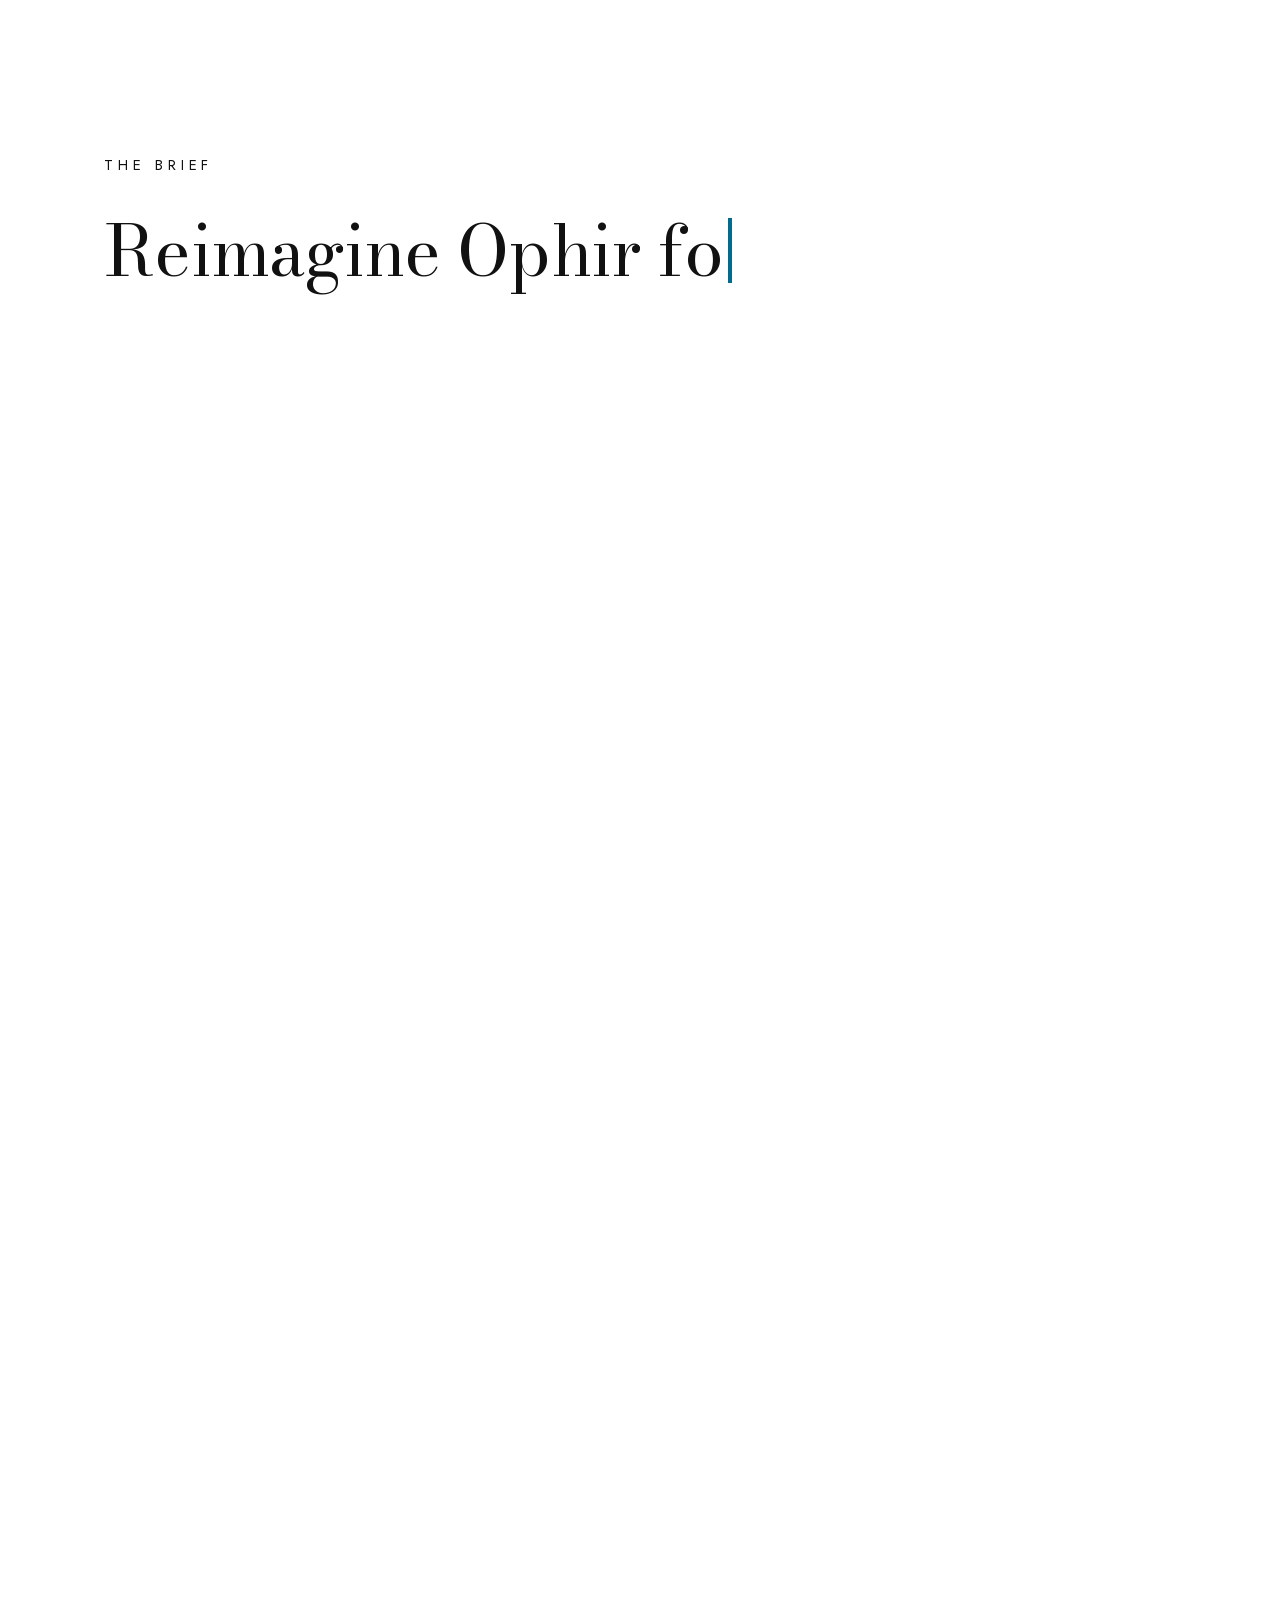
==== commit 999c03e1: "Icons close before the teal scene returns when scrolling back Co-Authored-By: Claude Opus 5.5 <norep" ====
--- a/index.html
+++ b/index.html
@@ -1 +1 @@
-<!DOCTYPE html><html lang="en-GB" class="bodoni_moda_4f239d3c-module__CIWvPq__variable jost_b3b5774d-module__56wUyW__variable"><head><meta charSet="utf-8"/><meta name="viewport" content="width=device-width, initial-scale=1"/><link rel="preload" href="/_next/static/media/52b5d5098cb87ddd-s.p.13ehjyjdqyy~v.woff2" as="font" crossorigin="" type="font/woff2"/><link rel="preload" href="/_next/static/media/81cef6a21128489e-s.p.0rb1wy2~c~egv.woff2" as="font" crossorigin="" type="font/woff2"/><link rel="preload" as="image" href="/ophir-icon-1.svg"/><link rel="preload" as="image" href="/ophir-icon-2.svg"/><link rel="preload" as="image" href="/ophir-icon-3.svg"/><link rel="stylesheet" href="/_next/static/chunks/0.teqj553t958.css" data-precedence="next"/><link rel="preload" as="script" fetchPriority="low" href="/_next/static/chunks/0ht900cau6_ur.js"/><script src="/_next/static/chunks/06~f4cvc3b8e~.js" async=""></script><script src="/_next/static/chunks/00ilazh50sdzh.js" async=""></script><script src="/_next/static/chunks/turbopack-0poa~jq2rj5qt.js" async=""></script><script src="/_next/static/chunks/0dbhjjzl8qfwv.js" async=""></script><script src="/_next/static/chunks/126jmq~lpoyal.js" async=""></script><link rel="preload" href="https://fonts.googleapis.com/css2?family=Abril+Fatface&amp;family=Archivo+Black&amp;family=Playfair+Display:ital,wght@1,900&amp;family=Bebas+Neue&amp;family=Fraunces:opsz,wght@144,900&amp;family=Unbounded:wght@800&amp;family=DM+Serif+Display&amp;family=Rubik+Mono+One&amp;family=UnifrakturMaguntia&amp;family=Syne:wght@800&amp;family=Pacifico&amp;family=Major+Mono+Display&amp;family=Alfa+Slab+One&amp;family=Ultra&amp;family=Monoton&amp;family=Bungee&amp;family=Shrikhand&amp;family=Lobster&amp;family=Cinzel+Decorative:wght@900&amp;family=Black+Ops+One&amp;family=Poiret+One&amp;family=Righteous&amp;family=Dela+Gothic+One&amp;family=Instrument+Serif:ital@1&amp;text=S&amp;display=block" as="style"/><meta name="next-size-adjust" content=""/><title>Ophir</title><meta name="description" content="Reimagining Ophir for a new era: brand guidelines."/><meta name="robots" content="noindex, nofollow, nocache"/><meta name="googlebot" content="noindex, nofollow"/><link rel="icon" href="/icon.svg?icon.0dwpslo~bdq_-.svg" sizes="any" type="image/svg+xml"/><link rel="stylesheet" href="https://fonts.googleapis.com/css2?family=Abril+Fatface&amp;family=Archivo+Black&amp;family=Playfair+Display:ital,wght@1,900&amp;family=Bebas+Neue&amp;family=Fraunces:opsz,wght@144,900&amp;family=Unbounded:wght@800&amp;family=DM+Serif+Display&amp;family=Rubik+Mono+One&amp;family=UnifrakturMaguntia&amp;family=Syne:wght@800&amp;family=Pacifico&amp;family=Major+Mono+Display&amp;family=Alfa+Slab+One&amp;family=Ultra&amp;family=Monoton&amp;family=Bungee&amp;family=Shrikhand&amp;family=Lobster&amp;family=Cinzel+Decorative:wght@900&amp;family=Black+Ops+One&amp;family=Poiret+One&amp;family=Righteous&amp;family=Dela+Gothic+One&amp;family=Instrument+Serif:ital@1&amp;text=S&amp;display=block"/><script src="/_next/static/chunks/03~yq9q893hmn.js" noModule=""></script></head><body><div hidden=""><!--$--><!--/$--></div><main><section class="brief" aria-labelledby="brief-label"><div class="brief__inner"><p id="brief-label" class="caps">The brief</p><p class="brief__text"><span class="sr-only">Reimagine Ophir for a new era, preserving the familiarity, heritage and recognition of the original identity while creating a refined, contemporary brand for the future.</span><span class="brief__ghost" aria-hidden="true">Reimagine Ophir for a new era, preserving the familiarity, heritage and recognition of the original identity while creating a refined, contemporary brand for the future.</span><span class="brief__typed" aria-hidden="true"><span class="brief__cursor"><span class="brief__drop"></span></span></span></p></div></section><section class="heromorph" aria-label="The Ophir wordmark and icon"><div class="heromorph__pin"><div class="heromorph__mint" aria-hidden="true"></div><div class="heromorph__stage"><div class="heromorph__art"><svg viewBox="0 0 946.86 369.836" class="heromorph__wordmark" role="img" aria-label="Ophir"><path d="M708.296 117.17C708.296 117.17 708.296 281.259 708.296 281.259C708.296 281.259 752.166 281.259 752.166 281.259C752.166 281.259 752.166 90.329 752.166 90.329C752.492 90.329 708.296 99.753 708.296 117.17ZM752.166 46.479C752.166 46.479 752.166 0 752.166 0C752.492 0 708.296 9.424 708.296 26.841C708.296 26.841 708.296 73.32 708.296 73.32C708.296 55.902 752.492 46.479 752.166 46.479ZM352.355 90.329C352.355 90.329 229.418 90.329 229.418 90.329C229.418 90.329 237.382 134.196 256.536 134.196C256.536 134.196 345.289 134.196 345.289 134.196C367.527 134.196 378.802 145.472 378.802 167.71C378.802 167.71 378.802 203.926 378.802 203.926C378.802 226.164 367.527 237.439 345.289 237.439C345.289 237.439 229.418 237.439 229.418 237.439C229.418 237.439 229.42 369.836 229.42 369.836C229.101 369.836 273.29 360.402 273.29 342.995C273.29 342.995 273.286 281.307 273.286 281.307C273.286 281.307 352.355 281.307 352.355 281.307C391.245 281.307 422.671 249.882 422.671 210.992C422.671 210.992 422.671 160.644 422.671 160.644C422.671 121.755 391.245 90.329 352.355 90.329ZM149.372 203.912C149.372 226.149 138.095 237.426 115.858 237.426C115.858 237.426 77.385 237.426 77.385 237.426C55.147 237.426 43.872 226.149 43.872 203.912C43.872 203.912 43.872 167.714 43.872 167.714C43.872 145.476 55.147 134.2 77.385 134.2C77.385 134.2 115.858 134.2 115.858 134.2C138.095 134.2 149.372 145.476 149.372 167.714C149.372 167.714 149.372 203.912 149.372 203.912ZM122.924 90.329C122.924 90.329 70.316 90.329 70.316 90.329C31.426 90.329 0 121.755 0 160.644C0 160.644 0 210.981 0 210.981C0 249.871 31.426 281.298 70.316 281.298C70.316 281.298 122.924 281.298 122.924 281.298C161.814 281.298 193.24 249.871 193.24 210.981C193.24 210.981 193.24 160.644 193.24 160.644C193.24 121.755 161.814 90.329 122.924 90.329ZM591.801 90.334C591.801 90.334 537.903 90.334 537.903 90.334C529.254 90.334 520.045 91.821 512.705 94.519C512.705 94.519 512.705 94.35 512.705 94.35C512.705 94.35 512.705 0 512.705 0C513.031 0 468.848 9.433 468.848 26.85C468.848 26.85 468.848 92.654 468.848 92.654C468.848 92.654 468.877 281.263 468.877 281.263C468.877 281.263 512.713 281.263 512.713 281.263C512.713 281.263 512.713 167.712 512.713 167.712C512.713 145.474 523.99 134.198 546.227 134.198C546.227 134.198 584.738 134.198 584.738 134.198C606.975 134.198 618.252 145.474 618.252 167.712C618.252 167.712 618.252 254.144 618.252 254.144C618.252 273.298 662.118 281.263 662.118 281.263C662.118 281.263 662.118 160.649 662.118 160.649C662.118 121.76 630.692 90.334 591.801 90.334ZM868.661 90.329C829.771 90.329 798.345 121.756 798.345 160.645C798.345 160.645 798.345 231.259 798.345 231.259C798.345 231.259 798.346 231.259 798.346 231.259C798.346 231.259 798.346 281.259 798.346 281.259C798.029 281.259 842.217 271.825 842.217 254.418C842.217 254.418 842.215 231.259 842.215 231.259C842.215 231.259 842.216 231.259 842.216 231.259C842.216 231.259 842.216 167.708 842.216 167.708C842.216 145.47 853.492 134.194 875.73 134.194C875.73 134.194 919.742 134.194 919.742 134.194C938.895 134.194 946.86 90.329 946.86 90.329C946.86 90.329 868.661 90.329 868.661 90.329Z" fill="currentColor" fill-rule="evenodd"></path></svg><svg viewBox="-150 -150 300 300" class="heromorph__mark" role="img" aria-label="Ophir icon" style="opacity:0"><defs><clipPath id="o-window"><path d="M-37.67 -136.75H37.67C93.38 -136.75 138.38 -91.75 138.38 -36.05V36.05C138.38 91.75 93.38 136.75 37.67 136.75H-37.67C-93.38 136.75 -138.38 91.75 -138.38 36.05V-36.05C-138.38 -91.75 -93.38 -136.75 -37.67 -136.75Z"></path></clipPath><linearGradient id="o-sunset" x1="0" y1="0" x2="0" y2="1"><stop offset="0" stop-color="#005c96"></stop><stop offset="0.3" stop-color="#2896be"></stop><stop offset="0.55" stop-color="#ece8e2"></stop><stop offset="0.74" stop-color="#fcc917"></stop><stop offset="0.9" stop-color="#ea6828"></stop><stop offset="1" stop-color="#aa281e"></stop></linearGradient></defs><path d="M-27.56 -73.92H27.56C59.41 -73.92 75.56 -57.77 75.56 -25.92V25.92C75.56 57.77 59.41 73.92 27.56 73.92H-27.56C-59.41 73.92 -75.56 57.77 -75.56 25.92V-25.92C-75.56 -57.77 -59.41 -73.92 -27.56 -73.92ZM-27.56 -73.92H27.56C59.41 -73.92 75.56 -57.77 75.56 -25.92V25.92C75.56 57.77 59.41 73.92 27.56 73.92H-27.56C-59.41 73.92 -75.56 57.77 -75.56 25.92V-25.92C-75.56 -57.77 -59.41 -73.92 -27.56 -73.92Z" fill="currentColor" fill-rule="evenodd"></path><g clip-path="url(#o-window)"><rect x="-150" y="-136.755" width="300" height="273.51" fill="url(#o-sunset)" transform="translate(0 273.51)"></rect></g><path d="M-27.56 -73.92H27.56C59.41 -73.92 75.56 -57.77 75.56 -25.92V25.92C75.56 57.77 59.41 73.92 27.56 73.92H-27.56C-59.41 73.92 -75.56 57.77 -75.56 25.92V-25.92C-75.56 -57.77 -59.41 -73.92 -27.56 -73.92ZM-27.56 -73.92H27.56C59.41 -73.92 75.56 -57.77 75.56 -25.92V25.92C75.56 57.77 59.41 73.92 27.56 73.92H-27.56C-59.41 73.92 -75.56 57.77 -75.56 25.92V-25.92C-75.56 -57.77 -59.41 -73.92 -27.56 -73.92Z" fill="currentColor" fill-rule="evenodd" transform="scale(0.45)"></path></svg></div><p class="caps heromorph__label"><span class="is-on">Built on experience. Focused on the future.</span><span class="is-off">A window to our world</span></p></div><div class="duo" aria-hidden="true"><figure class="duo__item"><div class="duo__tile duo__tile--icon"><img src="/ophir-icon-1.svg" alt="Ophir icon 1"/></div></figure><figure class="duo__item"><div class="duo__tile duo__tile--icon"><img src="/ophir-icon-2.svg" alt="Ophir icon 2"/></div></figure><figure class="duo__item"><div class="duo__tile duo__tile--icon"><img src="/ophir-icon-3.svg" alt="Ophir icon 3"/></div></figure></div></div></section></main><!--$--><!--/$--><script src="/_next/static/chunks/0ht900cau6_ur.js" id="_R_" async=""></script><script>(self.__next_f=self.__next_f||[]).push([0])</script><script>self.__next_f.push([1,"1:\"$Sreact.fragment\"\n2:I[39756,[\"/_next/static/chunks/0dbhjjzl8qfwv.js\"],\"default\"]\n3:I[37457,[\"/_next/static/chunks/0dbhjjzl8qfwv.js\"],\"default\"]\n4:I[27115,[\"/_next/static/chunks/0dbhjjzl8qfwv.js\",\"/_next/static/chunks/126jmq~lpoyal.js\"],\"default\"]\n5:I[47298,[\"/_next/static/chunks/0dbhjjzl8qfwv.js\",\"/_next/static/chunks/126jmq~lpoyal.js\"],\"default\"]\n6:I[97367,[\"/_next/static/chunks/0dbhjjzl8qfwv.js\"],\"OutletBoundary\"]\n7:\"$Sreact.suspense\"\n9:I[97367,[\"/_next/static/chunks/0dbhjjzl8qfwv.js\"],\"ViewportBoundary\"]\nb:I[97367,[\"/_next/static/chunks/0dbhjjzl8qfwv.js\"],\"MetadataBoundary\"]\nd:I[68027,[\"/_next/static/chunks/0dbhjjzl8qfwv.js\"],\"default\",1]\n:HL[\"/_next/static/chunks/0.teqj553t958.css\",\"style\"]\n:HL[\"/_next/static/media/52b5d5098cb87ddd-s.p.13ehjyjdqyy~v.woff2\",\"font\",{\"crossOrigin\":\"\",\"type\":\"font/woff2\"}]\n:HL[\"/_next/static/media/81cef6a21128489e-s.p.0rb1wy2~c~egv.woff2\",\"font\",{\"crossOrigin\":\"\",\"type\":\"font/woff2\"}]\n:HL[\"https://fonts.googleapis.com/css2?family=Abril+Fatface\u0026family=Archivo+Black\u0026family=Playfair+Display:ital,wght@1,900\u0026family=Bebas+Neue\u0026family=Fraunces:opsz,wght@144,900\u0026family=Unbounded:wght@800\u0026family=DM+Serif+Display\u0026family=Rubik+Mono+One\u0026family=UnifrakturMaguntia\u0026family=Syne:wght@800\u0026family=Pacifico\u0026family=Major+Mono+Display\u0026family=Alfa+Slab+One\u0026family=Ultra\u0026family=Monoton\u0026family=Bungee\u0026family=Shrikhand\u0026family=Lobster\u0026family=Cinzel+Decorative:wght@900\u0026family=Black+Ops+One\u0026family=Poiret+One\u0026family=Righteous\u0026family=Dela+Gothic+One\u0026family=Instrument+Serif:ital@1\u0026text=S\u0026display=block\",\"style\"]\n"])</script><script>self.__next_f.push([1,"0:{\"P\":null,\"c\":[\"\",\"\"],\"q\":\"\",\"i\":false,\"f\":[[[\"\",{\"children\":[\"__PAGE__\",{}]},\"$undefined\",\"$undefined\",16],[[\"$\",\"$1\",\"c\",{\"children\":[[[\"$\",\"link\",\"0\",{\"rel\":\"stylesheet\",\"href\":\"/_next/static/chunks/0.teqj553t958.css\",\"precedence\":\"next\",\"crossOrigin\":\"$undefined\",\"nonce\":\"$undefined\"}],[\"$\",\"script\",\"script-0\",{\"src\":\"/_next/static/chunks/0dbhjjzl8qfwv.js\",\"async\":true,\"nonce\":\"$undefined\"}]],[\"$\",\"html\",null,{\"lang\":\"en-GB\",\"className\":\"bodoni_moda_4f239d3c-module__CIWvPq__variable jost_b3b5774d-module__56wUyW__variable\",\"children\":[[\"$\",\"head\",null,{\"children\":[\"$\",\"link\",null,{\"rel\":\"stylesheet\",\"href\":\"https://fonts.googleapis.com/css2?family=Abril+Fatface\u0026family=Archivo+Black\u0026family=Playfair+Display:ital,wght@1,900\u0026family=Bebas+Neue\u0026family=Fraunces:opsz,wght@144,900\u0026family=Unbounded:wght@800\u0026family=DM+Serif+Display\u0026family=Rubik+Mono+One\u0026family=UnifrakturMaguntia\u0026family=Syne:wght@800\u0026family=Pacifico\u0026family=Major+Mono+Display\u0026family=Alfa+Slab+One\u0026family=Ultra\u0026family=Monoton\u0026family=Bungee\u0026family=Shrikhand\u0026family=Lobster\u0026family=Cinzel+Decorative:wght@900\u0026family=Black+Ops+One\u0026family=Poiret+One\u0026family=Righteous\u0026family=Dela+Gothic+One\u0026family=Instrument+Serif:ital@1\u0026text=S\u0026display=block\"}]}],[\"$\",\"body\",null,{\"children\":[\"$\",\"$L2\",null,{\"parallelRouterKey\":\"children\",\"error\":\"$undefined\",\"errorStyles\":\"$undefined\",\"errorScripts\":\"$undefined\",\"template\":[\"$\",\"$L3\",null,{}],\"templateStyles\":\"$undefined\",\"templateScripts\":\"$undefined\",\"notFound\":[[[\"$\",\"title\",null,{\"children\":\"404: This page could not be found.\"}],[\"$\",\"div\",null,{\"style\":{\"fontFamily\":\"system-ui,\\\"Segoe UI\\\",Roboto,Helvetica,Arial,sans-serif,\\\"Apple Color Emoji\\\",\\\"Segoe UI Emoji\\\"\",\"height\":\"100vh\",\"textAlign\":\"center\",\"display\":\"flex\",\"flexDirection\":\"column\",\"alignItems\":\"center\",\"justifyContent\":\"center\"},\"children\":[\"$\",\"div\",null,{\"children\":[[\"$\",\"style\",null,{\"dangerouslySetInnerHTML\":{\"__html\":\"body{color:#000;background:#fff;margin:0}.next-error-h1{border-right:1px solid rgba(0,0,0,.3)}@media (prefers-color-scheme:dark){body{color:#fff;background:#000}.next-error-h1{border-right:1px solid rgba(255,255,255,.3)}}\"}}],[\"$\",\"h1\",null,{\"className\":\"next-error-h1\",\"style\":{\"display\":\"inline-block\",\"margin\":\"0 20px 0 0\",\"padding\":\"0 23px 0 0\",\"fontSize\":24,\"fontWeight\":500,\"verticalAlign\":\"top\",\"lineHeight\":\"49px\"},\"children\":404}],[\"$\",\"div\",null,{\"style\":{\"display\":\"inline-block\"},\"children\":[\"$\",\"h2\",null,{\"style\":{\"fontSize\":14,\"fontWeight\":400,\"lineHeight\":\"49px\",\"margin\":0},\"children\":\"This page could not be found.\"}]}]]}]}]],[]],\"forbidden\":\"$undefined\",\"unauthorized\":\"$undefined\"}]}]]}]]}],{\"children\":[[\"$\",\"$1\",\"c\",{\"children\":[[\"$\",\"main\",null,{\"children\":[[\"$\",\"$L4\",null,{}],[\"$\",\"$L5\",null,{}]]}],[[\"$\",\"script\",\"script-0\",{\"src\":\"/_next/static/chunks/126jmq~lpoyal.js\",\"async\":true,\"nonce\":\"$undefined\"}]],[\"$\",\"$L6\",null,{\"children\":[\"$\",\"$7\",null,{\"name\":\"Next.MetadataOutlet\",\"children\":\"$@8\"}]}]]}],{},null,false,null]},null,false,null],[\"$\",\"$1\",\"h\",{\"children\":[null,[\"$\",\"$L9\",null,{\"children\":\"$La\"}],[\"$\",\"div\",null,{\"hidden\":true,\"children\":[\"$\",\"$Lb\",null,{\"children\":[\"$\",\"$7\",null,{\"name\":\"Next.Metadata\",\"children\":\"$Lc\"}]}]}],[\"$\",\"meta\",null,{\"name\":\"next-size-adjust\",\"content\":\"\"}]]}],false]],\"m\":\"$undefined\",\"G\":[\"$d\",[[\"$\",\"link\",\"0\",{\"rel\":\"stylesheet\",\"href\":\"/_next/static/chunks/0.teqj553t958.css\",\"precedence\":\"next\",\"crossOrigin\":\"$undefined\",\"nonce\":\"$undefined\"}]]],\"S\":true,\"h\":null,\"s\":\"$undefined\",\"l\":\"$undefined\",\"p\":\"$undefined\",\"d\":\"$undefined\",\"b\":\"7nkJOpSVj_XgHvumvtNpe\"}\n"])</script><script>self.__next_f.push([1,"a:[[\"$\",\"meta\",\"0\",{\"charSet\":\"utf-8\"}],[\"$\",\"meta\",\"1\",{\"name\":\"viewport\",\"content\":\"width=device-width, initial-scale=1\"}]]\n"])</script><script>self.__next_f.push([1,"e:I[27201,[\"/_next/static/chunks/0dbhjjzl8qfwv.js\"],\"IconMark\"]\n8:null\nc:[[\"$\",\"title\",\"0\",{\"children\":\"Ophir\"}],[\"$\",\"meta\",\"1\",{\"name\":\"description\",\"content\":\"Reimagining Ophir for a new era: brand guidelines.\"}],[\"$\",\"meta\",\"2\",{\"name\":\"robots\",\"content\":\"noindex, nofollow, nocache\"}],[\"$\",\"meta\",\"3\",{\"name\":\"googlebot\",\"content\":\"noindex, nofollow\"}],[\"$\",\"link\",\"4\",{\"rel\":\"icon\",\"href\":\"/icon.svg?icon.0dwpslo~bdq_-.svg\",\"sizes\":\"any\",\"type\":\"image/svg+xml\"}],[\"$\",\"$Le\",\"5\",{}]]\n"])</script></body></html>+<!DOCTYPE html><html lang="en-GB" class="bodoni_moda_4f239d3c-module__CIWvPq__variable jost_b3b5774d-module__56wUyW__variable"><head><meta charSet="utf-8"/><meta name="viewport" content="width=device-width, initial-scale=1"/><link rel="preload" href="/_next/static/media/52b5d5098cb87ddd-s.p.13ehjyjdqyy~v.woff2" as="font" crossorigin="" type="font/woff2"/><link rel="preload" href="/_next/static/media/81cef6a21128489e-s.p.0rb1wy2~c~egv.woff2" as="font" crossorigin="" type="font/woff2"/><link rel="preload" as="image" href="/ophir-icon-1.svg"/><link rel="preload" as="image" href="/ophir-icon-2.svg"/><link rel="preload" as="image" href="/ophir-icon-3.svg"/><link rel="stylesheet" href="/_next/static/chunks/15c112ybg8onb.css" data-precedence="next"/><link rel="preload" as="script" fetchPriority="low" href="/_next/static/chunks/0ht900cau6_ur.js"/><script src="/_next/static/chunks/06~f4cvc3b8e~.js" async=""></script><script src="/_next/static/chunks/00ilazh50sdzh.js" async=""></script><script src="/_next/static/chunks/turbopack-0poa~jq2rj5qt.js" async=""></script><script src="/_next/static/chunks/0dbhjjzl8qfwv.js" async=""></script><script src="/_next/static/chunks/14hdehll65fn_.js" async=""></script><link rel="preload" href="https://fonts.googleapis.com/css2?family=Abril+Fatface&amp;family=Archivo+Black&amp;family=Playfair+Display:ital,wght@1,900&amp;family=Bebas+Neue&amp;family=Fraunces:opsz,wght@144,900&amp;family=Unbounded:wght@800&amp;family=DM+Serif+Display&amp;family=Rubik+Mono+One&amp;family=UnifrakturMaguntia&amp;family=Syne:wght@800&amp;family=Pacifico&amp;family=Major+Mono+Display&amp;family=Alfa+Slab+One&amp;family=Ultra&amp;family=Monoton&amp;family=Bungee&amp;family=Shrikhand&amp;family=Lobster&amp;family=Cinzel+Decorative:wght@900&amp;family=Black+Ops+One&amp;family=Poiret+One&amp;family=Righteous&amp;family=Dela+Gothic+One&amp;family=Instrument+Serif:ital@1&amp;text=S&amp;display=block" as="style"/><meta name="next-size-adjust" content=""/><title>Ophir</title><meta name="description" content="Reimagining Ophir for a new era: brand guidelines."/><meta name="robots" content="noindex, nofollow, nocache"/><meta name="googlebot" content="noindex, nofollow"/><link rel="icon" href="/icon.svg?icon.0dwpslo~bdq_-.svg" sizes="any" type="image/svg+xml"/><link rel="stylesheet" href="https://fonts.googleapis.com/css2?family=Abril+Fatface&amp;family=Archivo+Black&amp;family=Playfair+Display:ital,wght@1,900&amp;family=Bebas+Neue&amp;family=Fraunces:opsz,wght@144,900&amp;family=Unbounded:wght@800&amp;family=DM+Serif+Display&amp;family=Rubik+Mono+One&amp;family=UnifrakturMaguntia&amp;family=Syne:wght@800&amp;family=Pacifico&amp;family=Major+Mono+Display&amp;family=Alfa+Slab+One&amp;family=Ultra&amp;family=Monoton&amp;family=Bungee&amp;family=Shrikhand&amp;family=Lobster&amp;family=Cinzel+Decorative:wght@900&amp;family=Black+Ops+One&amp;family=Poiret+One&amp;family=Righteous&amp;family=Dela+Gothic+One&amp;family=Instrument+Serif:ital@1&amp;text=S&amp;display=block"/><script src="/_next/static/chunks/03~yq9q893hmn.js" noModule=""></script></head><body><div hidden=""><!--$--><!--/$--></div><main><section class="brief" aria-labelledby="brief-label"><div class="brief__inner"><p id="brief-label" class="caps">The brief</p><p class="brief__text"><span class="sr-only">Reimagine Ophir for a new era, preserving the familiarity, heritage and recognition of the original identity while creating a refined, contemporary brand for the future.</span><span class="brief__ghost" aria-hidden="true">Reimagine Ophir for a new era, preserving the familiarity, heritage and recognition of the original identity while creating a refined, contemporary brand for the future.</span><span class="brief__typed" aria-hidden="true"><span class="brief__cursor"><span class="brief__drop"></span></span></span></p></div></section><section class="heromorph" aria-label="The Ophir wordmark and icon"><div class="heromorph__pin"><div class="heromorph__mint" aria-hidden="true"></div><div class="heromorph__stage"><div class="heromorph__art"><svg viewBox="0 0 946.86 369.836" class="heromorph__wordmark" role="img" aria-label="Ophir"><path d="M708.296 117.17C708.296 117.17 708.296 281.259 708.296 281.259C708.296 281.259 752.166 281.259 752.166 281.259C752.166 281.259 752.166 90.329 752.166 90.329C752.492 90.329 708.296 99.753 708.296 117.17ZM752.166 46.479C752.166 46.479 752.166 0 752.166 0C752.492 0 708.296 9.424 708.296 26.841C708.296 26.841 708.296 73.32 708.296 73.32C708.296 55.902 752.492 46.479 752.166 46.479ZM352.355 90.329C352.355 90.329 229.418 90.329 229.418 90.329C229.418 90.329 237.382 134.196 256.536 134.196C256.536 134.196 345.289 134.196 345.289 134.196C367.527 134.196 378.802 145.472 378.802 167.71C378.802 167.71 378.802 203.926 378.802 203.926C378.802 226.164 367.527 237.439 345.289 237.439C345.289 237.439 229.418 237.439 229.418 237.439C229.418 237.439 229.42 369.836 229.42 369.836C229.101 369.836 273.29 360.402 273.29 342.995C273.29 342.995 273.286 281.307 273.286 281.307C273.286 281.307 352.355 281.307 352.355 281.307C391.245 281.307 422.671 249.882 422.671 210.992C422.671 210.992 422.671 160.644 422.671 160.644C422.671 121.755 391.245 90.329 352.355 90.329ZM149.372 203.912C149.372 226.149 138.095 237.426 115.858 237.426C115.858 237.426 77.385 237.426 77.385 237.426C55.147 237.426 43.872 226.149 43.872 203.912C43.872 203.912 43.872 167.714 43.872 167.714C43.872 145.476 55.147 134.2 77.385 134.2C77.385 134.2 115.858 134.2 115.858 134.2C138.095 134.2 149.372 145.476 149.372 167.714C149.372 167.714 149.372 203.912 149.372 203.912ZM122.924 90.329C122.924 90.329 70.316 90.329 70.316 90.329C31.426 90.329 0 121.755 0 160.644C0 160.644 0 210.981 0 210.981C0 249.871 31.426 281.298 70.316 281.298C70.316 281.298 122.924 281.298 122.924 281.298C161.814 281.298 193.24 249.871 193.24 210.981C193.24 210.981 193.24 160.644 193.24 160.644C193.24 121.755 161.814 90.329 122.924 90.329ZM591.801 90.334C591.801 90.334 537.903 90.334 537.903 90.334C529.254 90.334 520.045 91.821 512.705 94.519C512.705 94.519 512.705 94.35 512.705 94.35C512.705 94.35 512.705 0 512.705 0C513.031 0 468.848 9.433 468.848 26.85C468.848 26.85 468.848 92.654 468.848 92.654C468.848 92.654 468.877 281.263 468.877 281.263C468.877 281.263 512.713 281.263 512.713 281.263C512.713 281.263 512.713 167.712 512.713 167.712C512.713 145.474 523.99 134.198 546.227 134.198C546.227 134.198 584.738 134.198 584.738 134.198C606.975 134.198 618.252 145.474 618.252 167.712C618.252 167.712 618.252 254.144 618.252 254.144C618.252 273.298 662.118 281.263 662.118 281.263C662.118 281.263 662.118 160.649 662.118 160.649C662.118 121.76 630.692 90.334 591.801 90.334ZM868.661 90.329C829.771 90.329 798.345 121.756 798.345 160.645C798.345 160.645 798.345 231.259 798.345 231.259C798.345 231.259 798.346 231.259 798.346 231.259C798.346 231.259 798.346 281.259 798.346 281.259C798.029 281.259 842.217 271.825 842.217 254.418C842.217 254.418 842.215 231.259 842.215 231.259C842.215 231.259 842.216 231.259 842.216 231.259C842.216 231.259 842.216 167.708 842.216 167.708C842.216 145.47 853.492 134.194 875.73 134.194C875.73 134.194 919.742 134.194 919.742 134.194C938.895 134.194 946.86 90.329 946.86 90.329C946.86 90.329 868.661 90.329 868.661 90.329Z" fill="currentColor" fill-rule="evenodd"></path></svg><svg viewBox="-150 -150 300 300" class="heromorph__mark" role="img" aria-label="Ophir icon" style="opacity:0"><defs><clipPath id="o-window"><path d="M-37.67 -136.75H37.67C93.38 -136.75 138.38 -91.75 138.38 -36.05V36.05C138.38 91.75 93.38 136.75 37.67 136.75H-37.67C-93.38 136.75 -138.38 91.75 -138.38 36.05V-36.05C-138.38 -91.75 -93.38 -136.75 -37.67 -136.75Z"></path></clipPath><linearGradient id="o-sunset" x1="0" y1="0" x2="0" y2="1"><stop offset="0" stop-color="#005c96"></stop><stop offset="0.3" stop-color="#2896be"></stop><stop offset="0.55" stop-color="#ece8e2"></stop><stop offset="0.74" stop-color="#fcc917"></stop><stop offset="0.9" stop-color="#ea6828"></stop><stop offset="1" stop-color="#aa281e"></stop></linearGradient></defs><path d="M-27.56 -73.92H27.56C59.41 -73.92 75.56 -57.77 75.56 -25.92V25.92C75.56 57.77 59.41 73.92 27.56 73.92H-27.56C-59.41 73.92 -75.56 57.77 -75.56 25.92V-25.92C-75.56 -57.77 -59.41 -73.92 -27.56 -73.92ZM-27.56 -73.92H27.56C59.41 -73.92 75.56 -57.77 75.56 -25.92V25.92C75.56 57.77 59.41 73.92 27.56 73.92H-27.56C-59.41 73.92 -75.56 57.77 -75.56 25.92V-25.92C-75.56 -57.77 -59.41 -73.92 -27.56 -73.92Z" fill="currentColor" fill-rule="evenodd"></path><g clip-path="url(#o-window)"><rect x="-150" y="-136.755" width="300" height="273.51" fill="url(#o-sunset)" transform="translate(0 273.51)"></rect></g><path d="M-27.56 -73.92H27.56C59.41 -73.92 75.56 -57.77 75.56 -25.92V25.92C75.56 57.77 59.41 73.92 27.56 73.92H-27.56C-59.41 73.92 -75.56 57.77 -75.56 25.92V-25.92C-75.56 -57.77 -59.41 -73.92 -27.56 -73.92ZM-27.56 -73.92H27.56C59.41 -73.92 75.56 -57.77 75.56 -25.92V25.92C75.56 57.77 59.41 73.92 27.56 73.92H-27.56C-59.41 73.92 -75.56 57.77 -75.56 25.92V-25.92C-75.56 -57.77 -59.41 -73.92 -27.56 -73.92Z" fill="currentColor" fill-rule="evenodd" transform="scale(0.45)"></path></svg></div><p class="caps heromorph__label"><span class="is-on">Built on experience. Focused on the future.</span><span class="is-off">A window to our world</span></p></div><div class="duo" aria-hidden="true"><figure class="duo__item"><div class="duo__tile duo__tile--icon"><img src="/ophir-icon-1.svg" alt="Ophir icon 1"/></div></figure><figure class="duo__item"><div class="duo__tile duo__tile--icon"><img src="/ophir-icon-2.svg" alt="Ophir icon 2"/></div></figure><figure class="duo__item"><div class="duo__tile duo__tile--icon"><img src="/ophir-icon-3.svg" alt="Ophir icon 3"/></div></figure></div></div></section></main><!--$--><!--/$--><script src="/_next/static/chunks/0ht900cau6_ur.js" id="_R_" async=""></script><script>(self.__next_f=self.__next_f||[]).push([0])</script><script>self.__next_f.push([1,"1:\"$Sreact.fragment\"\n2:I[39756,[\"/_next/static/chunks/0dbhjjzl8qfwv.js\"],\"default\"]\n3:I[37457,[\"/_next/static/chunks/0dbhjjzl8qfwv.js\"],\"default\"]\n4:I[27115,[\"/_next/static/chunks/0dbhjjzl8qfwv.js\",\"/_next/static/chunks/14hdehll65fn_.js\"],\"default\"]\n5:I[47298,[\"/_next/static/chunks/0dbhjjzl8qfwv.js\",\"/_next/static/chunks/14hdehll65fn_.js\"],\"default\"]\n6:I[97367,[\"/_next/static/chunks/0dbhjjzl8qfwv.js\"],\"OutletBoundary\"]\n7:\"$Sreact.suspense\"\n9:I[97367,[\"/_next/static/chunks/0dbhjjzl8qfwv.js\"],\"ViewportBoundary\"]\nb:I[97367,[\"/_next/static/chunks/0dbhjjzl8qfwv.js\"],\"MetadataBoundary\"]\nd:I[68027,[\"/_next/static/chunks/0dbhjjzl8qfwv.js\"],\"default\",1]\n:HL[\"/_next/static/chunks/15c112ybg8onb.css\",\"style\"]\n:HL[\"/_next/static/media/52b5d5098cb87ddd-s.p.13ehjyjdqyy~v.woff2\",\"font\",{\"crossOrigin\":\"\",\"type\":\"font/woff2\"}]\n:HL[\"/_next/static/media/81cef6a21128489e-s.p.0rb1wy2~c~egv.woff2\",\"font\",{\"crossOrigin\":\"\",\"type\":\"font/woff2\"}]\n:HL[\"https://fonts.googleapis.com/css2?family=Abril+Fatface\u0026family=Archivo+Black\u0026family=Playfair+Display:ital,wght@1,900\u0026family=Bebas+Neue\u0026family=Fraunces:opsz,wght@144,900\u0026family=Unbounded:wght@800\u0026family=DM+Serif+Display\u0026family=Rubik+Mono+One\u0026family=UnifrakturMaguntia\u0026family=Syne:wght@800\u0026family=Pacifico\u0026family=Major+Mono+Display\u0026family=Alfa+Slab+One\u0026family=Ultra\u0026family=Monoton\u0026family=Bungee\u0026family=Shrikhand\u0026family=Lobster\u0026family=Cinzel+Decorative:wght@900\u0026family=Black+Ops+One\u0026family=Poiret+One\u0026family=Righteous\u0026family=Dela+Gothic+One\u0026family=Instrument+Serif:ital@1\u0026text=S\u0026display=block\",\"style\"]\n"])</script><script>self.__next_f.push([1,"0:{\"P\":null,\"c\":[\"\",\"\"],\"q\":\"\",\"i\":false,\"f\":[[[\"\",{\"children\":[\"__PAGE__\",{}]},\"$undefined\",\"$undefined\",16],[[\"$\",\"$1\",\"c\",{\"children\":[[[\"$\",\"link\",\"0\",{\"rel\":\"stylesheet\",\"href\":\"/_next/static/chunks/15c112ybg8onb.css\",\"precedence\":\"next\",\"crossOrigin\":\"$undefined\",\"nonce\":\"$undefined\"}],[\"$\",\"script\",\"script-0\",{\"src\":\"/_next/static/chunks/0dbhjjzl8qfwv.js\",\"async\":true,\"nonce\":\"$undefined\"}]],[\"$\",\"html\",null,{\"lang\":\"en-GB\",\"className\":\"bodoni_moda_4f239d3c-module__CIWvPq__variable jost_b3b5774d-module__56wUyW__variable\",\"children\":[[\"$\",\"head\",null,{\"children\":[\"$\",\"link\",null,{\"rel\":\"stylesheet\",\"href\":\"https://fonts.googleapis.com/css2?family=Abril+Fatface\u0026family=Archivo+Black\u0026family=Playfair+Display:ital,wght@1,900\u0026family=Bebas+Neue\u0026family=Fraunces:opsz,wght@144,900\u0026family=Unbounded:wght@800\u0026family=DM+Serif+Display\u0026family=Rubik+Mono+One\u0026family=UnifrakturMaguntia\u0026family=Syne:wght@800\u0026family=Pacifico\u0026family=Major+Mono+Display\u0026family=Alfa+Slab+One\u0026family=Ultra\u0026family=Monoton\u0026family=Bungee\u0026family=Shrikhand\u0026family=Lobster\u0026family=Cinzel+Decorative:wght@900\u0026family=Black+Ops+One\u0026family=Poiret+One\u0026family=Righteous\u0026family=Dela+Gothic+One\u0026family=Instrument+Serif:ital@1\u0026text=S\u0026display=block\"}]}],[\"$\",\"body\",null,{\"children\":[\"$\",\"$L2\",null,{\"parallelRouterKey\":\"children\",\"error\":\"$undefined\",\"errorStyles\":\"$undefined\",\"errorScripts\":\"$undefined\",\"template\":[\"$\",\"$L3\",null,{}],\"templateStyles\":\"$undefined\",\"templateScripts\":\"$undefined\",\"notFound\":[[[\"$\",\"title\",null,{\"children\":\"404: This page could not be found.\"}],[\"$\",\"div\",null,{\"style\":{\"fontFamily\":\"system-ui,\\\"Segoe UI\\\",Roboto,Helvetica,Arial,sans-serif,\\\"Apple Color Emoji\\\",\\\"Segoe UI Emoji\\\"\",\"height\":\"100vh\",\"textAlign\":\"center\",\"display\":\"flex\",\"flexDirection\":\"column\",\"alignItems\":\"center\",\"justifyContent\":\"center\"},\"children\":[\"$\",\"div\",null,{\"children\":[[\"$\",\"style\",null,{\"dangerouslySetInnerHTML\":{\"__html\":\"body{color:#000;background:#fff;margin:0}.next-error-h1{border-right:1px solid rgba(0,0,0,.3)}@media (prefers-color-scheme:dark){body{color:#fff;background:#000}.next-error-h1{border-right:1px solid rgba(255,255,255,.3)}}\"}}],[\"$\",\"h1\",null,{\"className\":\"next-error-h1\",\"style\":{\"display\":\"inline-block\",\"margin\":\"0 20px 0 0\",\"padding\":\"0 23px 0 0\",\"fontSize\":24,\"fontWeight\":500,\"verticalAlign\":\"top\",\"lineHeight\":\"49px\"},\"children\":404}],[\"$\",\"div\",null,{\"style\":{\"display\":\"inline-block\"},\"children\":[\"$\",\"h2\",null,{\"style\":{\"fontSize\":14,\"fontWeight\":400,\"lineHeight\":\"49px\",\"margin\":0},\"children\":\"This page could not be found.\"}]}]]}]}]],[]],\"forbidden\":\"$undefined\",\"unauthorized\":\"$undefined\"}]}]]}]]}],{\"children\":[[\"$\",\"$1\",\"c\",{\"children\":[[\"$\",\"main\",null,{\"children\":[[\"$\",\"$L4\",null,{}],[\"$\",\"$L5\",null,{}]]}],[[\"$\",\"script\",\"script-0\",{\"src\":\"/_next/static/chunks/14hdehll65fn_.js\",\"async\":true,\"nonce\":\"$undefined\"}]],[\"$\",\"$L6\",null,{\"children\":[\"$\",\"$7\",null,{\"name\":\"Next.MetadataOutlet\",\"children\":\"$@8\"}]}]]}],{},null,false,null]},null,false,null],[\"$\",\"$1\",\"h\",{\"children\":[null,[\"$\",\"$L9\",null,{\"children\":\"$La\"}],[\"$\",\"div\",null,{\"hidden\":true,\"children\":[\"$\",\"$Lb\",null,{\"children\":[\"$\",\"$7\",null,{\"name\":\"Next.Metadata\",\"children\":\"$Lc\"}]}]}],[\"$\",\"meta\",null,{\"name\":\"next-size-adjust\",\"content\":\"\"}]]}],false]],\"m\":\"$undefined\",\"G\":[\"$d\",[[\"$\",\"link\",\"0\",{\"rel\":\"stylesheet\",\"href\":\"/_next/static/chunks/15c112ybg8onb.css\",\"precedence\":\"next\",\"crossOrigin\":\"$undefined\",\"nonce\":\"$undefined\"}]]],\"S\":true,\"h\":null,\"s\":\"$undefined\",\"l\":\"$undefined\",\"p\":\"$undefined\",\"d\":\"$undefined\",\"b\":\"AQkvWlnF4PmO2ZiEvOp76\"}\n"])</script><script>self.__next_f.push([1,"a:[[\"$\",\"meta\",\"0\",{\"charSet\":\"utf-8\"}],[\"$\",\"meta\",\"1\",{\"name\":\"viewport\",\"content\":\"width=device-width, initial-scale=1\"}]]\n"])</script><script>self.__next_f.push([1,"e:I[27201,[\"/_next/static/chunks/0dbhjjzl8qfwv.js\"],\"IconMark\"]\n8:null\nc:[[\"$\",\"title\",\"0\",{\"children\":\"Ophir\"}],[\"$\",\"meta\",\"1\",{\"name\":\"description\",\"content\":\"Reimagining Ophir for a new era: brand guidelines.\"}],[\"$\",\"meta\",\"2\",{\"name\":\"robots\",\"content\":\"noindex, nofollow, nocache\"}],[\"$\",\"meta\",\"3\",{\"name\":\"googlebot\",\"content\":\"noindex, nofollow\"}],[\"$\",\"link\",\"4\",{\"rel\":\"icon\",\"href\":\"/icon.svg?icon.0dwpslo~bdq_-.svg\",\"sizes\":\"any\",\"type\":\"image/svg+xml\"}],[\"$\",\"$Le\",\"5\",{}]]\n"])</script></body></html>
--- a/_next/static/chunks/15c112ybg8onb.css
+++ b/_next/static/chunks/15c112ybg8onb.css
@@ -0,0 +1,3 @@
+@font-face{font-family:Bodoni Moda;font-style:normal;font-weight:400;font-display:swap;src:url(../media/856ed4826022579c-s.0fm_pbacl3p-e.woff2)format("woff2");unicode-range:U+302-303,U+305,U+307-308,U+310,U+312,U+315,U+31A,U+326-327,U+32C,U+32F-330,U+332-333,U+338,U+33A,U+346,U+34D,U+391-3A1,U+3A3-3A9,U+3B1-3C9,U+3D1,U+3D5-3D6,U+3F0-3F1,U+3F4-3F5,U+2016-2017,U+2034-2038,U+203C,U+2040,U+2043,U+2047,U+2050,U+2057,U+205F,U+2070-2071,U+2074-209F,U+20D0-20DC,U+20E1,U+20E5-20EF,U+2100-2112,U+2114-2115,U+2117-2121,U+2123-214F,U+2190,U+2192,U+2194-21AE,U+21B0-21E5,U+21F1-21F2,U+21F4-2211,U+2213-2214,U+2216-22FF,U+2308-230B,U+2310,U+2319,U+231C-2321,U+2336-237A,U+237C,U+2395,U+239B-23B7,U+23D0,U+23DC-23E1,U+2474-2475,U+25AF,U+25B3,U+25B7,U+25BD,U+25C1,U+25CA,U+25CC,U+25FB,U+266D-266F,U+27C0-27FF,U+2900-2AFF,U+2B0E-2B11,U+2B30-2B4C,U+2BFE,U+3030,U+FF5B,U+FF5D,U+1D400-1D7FF,U+1EE??}@font-face{font-family:Bodoni Moda;font-style:normal;font-weight:400;font-display:swap;src:url(../media/33f10b7fa82524eb-s.04y2uxr7u2ai1.woff2)format("woff2");unicode-range:U+1-C,U+E-1F,U+7F-9F,U+20DD-20E0,U+20E2-20E4,U+2150-218F,U+2190,U+2192,U+2194-2199,U+21AF,U+21E6-21F0,U+21F3,U+2218-2219,U+2299,U+22C4-22C6,U+2300-243F,U+2440-244A,U+2460-24FF,U+25A0-27BF,U+28??,U+2921-2922,U+2981,U+29BF,U+29EB,U+2B??,U+4DC0-4DFF,U+FFF9-FFFB,U+10140-1018E,U+10190-1019C,U+101A0,U+101D0-101FD,U+102E0-102FB,U+10E60-10E7E,U+1D2C0-1D2D3,U+1D2E0-1D37F,U+1F0??,U+1F100-1F1AE,U+1F1E6-1F1FF,U+1F30D-1F30F,U+1F315,U+1F31C,U+1F31E,U+1F320-1F32C,U+1F336,U+1F378,U+1F37D,U+1F382,U+1F393-1F39F,U+1F3A7-1F3A8,U+1F3AC-1F3AF,U+1F3C2,U+1F3C4-1F3C6,U+1F3CA-1F3CE,U+1F3D4-1F3E0,U+1F3ED,U+1F3F1-1F3F3,U+1F3F5-1F3F7,U+1F408,U+1F415,U+1F41F,U+1F426,U+1F43F,U+1F441-1F442,U+1F444,U+1F446-1F449,U+1F44C-1F44E,U+1F453,U+1F46A,U+1F47D,U+1F4A3,U+1F4B0,U+1F4B3,U+1F4B9,U+1F4BB,U+1F4BF,U+1F4C8-1F4CB,U+1F4D6,U+1F4DA,U+1F4DF,U+1F4E3-1F4E6,U+1F4EA-1F4ED,U+1F4F7,U+1F4F9-1F4FB,U+1F4FD-1F4FE,U+1F503,U+1F507-1F50B,U+1F50D,U+1F512-1F513,U+1F53E-1F54A,U+1F54F-1F5FA,U+1F610,U+1F650-1F67F,U+1F687,U+1F68D,U+1F691,U+1F694,U+1F698,U+1F6AD,U+1F6B2,U+1F6B9-1F6BA,U+1F6BC,U+1F6C6-1F6CF,U+1F6D3-1F6D7,U+1F6E0-1F6EA,U+1F6F0-1F6F3,U+1F6F7-1F6FC,U+1F700-1F80B,U+1F810-1F847,U+1F850-1F859,U+1F860-1F887,U+1F890-1F8AD,U+1F8B0-1F8BB,U+1F8C0-1F8C1,U+1F8D0-1F8D8,U+1F900-1F90B,U+1F93B,U+1F946,U+1F984,U+1F996,U+1F9E9,U+1FA00-1FA6F,U+1FA70-1FA7C,U+1FA80-1FAC6,U+1FAC8,U+1FACC-1FADD,U+1FADF-1FAEB,U+1FAEF-1FAFA,U+1FB??}@font-face{font-family:Bodoni Moda;font-style:normal;font-weight:400;font-display:swap;src:url(../media/34eaf81c50a1ffa9-s.09icp9blz_k.o.woff2)format("woff2");unicode-range:U+100-2BA,U+2BD-2C5,U+2C7-2CC,U+2CE-2D7,U+2DD-2FF,U+304,U+308,U+329,U+1D00-1DBF,U+1E00-1E9F,U+1EF2-1EFF,U+2020,U+20A0-20AB,U+20AD-20C4,U+2113,U+2C60-2C7F,U+A720-A7FF}@font-face{font-family:Bodoni Moda;font-style:normal;font-weight:400;font-display:swap;src:url(../media/52b5d5098cb87ddd-s.p.13ehjyjdqyy~v.woff2)format("woff2");unicode-range:U+??,U+131,U+152-153,U+2BB-2BC,U+2C6,U+2DA,U+2DC,U+304,U+308,U+329,U+2000-206F,U+20AC,U+2122,U+2191,U+2193,U+2212,U+2215,U+FEFF,U+FFFD}@font-face{font-family:Bodoni Moda;font-style:normal;font-weight:500;font-display:swap;src:url(../media/856ed4826022579c-s.0fm_pbacl3p-e.woff2)format("woff2");unicode-range:U+302-303,U+305,U+307-308,U+310,U+312,U+315,U+31A,U+326-327,U+32C,U+32F-330,U+332-333,U+338,U+33A,U+346,U+34D,U+391-3A1,U+3A3-3A9,U+3B1-3C9,U+3D1,U+3D5-3D6,U+3F0-3F1,U+3F4-3F5,U+2016-2017,U+2034-2038,U+203C,U+2040,U+2043,U+2047,U+2050,U+2057,U+205F,U+2070-2071,U+2074-209F,U+20D0-20DC,U+20E1,U+20E5-20EF,U+2100-2112,U+2114-2115,U+2117-2121,U+2123-214F,U+2190,U+2192,U+2194-21AE,U+21B0-21E5,U+21F1-21F2,U+21F4-2211,U+2213-2214,U+2216-22FF,U+2308-230B,U+2310,U+2319,U+231C-2321,U+2336-237A,U+237C,U+2395,U+239B-23B7,U+23D0,U+23DC-23E1,U+2474-2475,U+25AF,U+25B3,U+25B7,U+25BD,U+25C1,U+25CA,U+25CC,U+25FB,U+266D-266F,U+27C0-27FF,U+2900-2AFF,U+2B0E-2B11,U+2B30-2B4C,U+2BFE,U+3030,U+FF5B,U+FF5D,U+1D400-1D7FF,U+1EE??}@font-face{font-family:Bodoni Moda;font-style:normal;font-weight:500;font-display:swap;src:url(../media/33f10b7fa82524eb-s.04y2uxr7u2ai1.woff2)format("woff2");unicode-range:U+1-C,U+E-1F,U+7F-9F,U+20DD-20E0,U+20E2-20E4,U+2150-218F,U+2190,U+2192,U+2194-2199,U+21AF,U+21E6-21F0,U+21F3,U+2218-2219,U+2299,U+22C4-22C6,U+2300-243F,U+2440-244A,U+2460-24FF,U+25A0-27BF,U+28??,U+2921-2922,U+2981,U+29BF,U+29EB,U+2B??,U+4DC0-4DFF,U+FFF9-FFFB,U+10140-1018E,U+10190-1019C,U+101A0,U+101D0-101FD,U+102E0-102FB,U+10E60-10E7E,U+1D2C0-1D2D3,U+1D2E0-1D37F,U+1F0??,U+1F100-1F1AE,U+1F1E6-1F1FF,U+1F30D-1F30F,U+1F315,U+1F31C,U+1F31E,U+1F320-1F32C,U+1F336,U+1F378,U+1F37D,U+1F382,U+1F393-1F39F,U+1F3A7-1F3A8,U+1F3AC-1F3AF,U+1F3C2,U+1F3C4-1F3C6,U+1F3CA-1F3CE,U+1F3D4-1F3E0,U+1F3ED,U+1F3F1-1F3F3,U+1F3F5-1F3F7,U+1F408,U+1F415,U+1F41F,U+1F426,U+1F43F,U+1F441-1F442,U+1F444,U+1F446-1F449,U+1F44C-1F44E,U+1F453,U+1F46A,U+1F47D,U+1F4A3,U+1F4B0,U+1F4B3,U+1F4B9,U+1F4BB,U+1F4BF,U+1F4C8-1F4CB,U+1F4D6,U+1F4DA,U+1F4DF,U+1F4E3-1F4E6,U+1F4EA-1F4ED,U+1F4F7,U+1F4F9-1F4FB,U+1F4FD-1F4FE,U+1F503,U+1F507-1F50B,U+1F50D,U+1F512-1F513,U+1F53E-1F54A,U+1F54F-1F5FA,U+1F610,U+1F650-1F67F,U+1F687,U+1F68D,U+1F691,U+1F694,U+1F698,U+1F6AD,U+1F6B2,U+1F6B9-1F6BA,U+1F6BC,U+1F6C6-1F6CF,U+1F6D3-1F6D7,U+1F6E0-1F6EA,U+1F6F0-1F6F3,U+1F6F7-1F6FC,U+1F700-1F80B,U+1F810-1F847,U+1F850-1F859,U+1F860-1F887,U+1F890-1F8AD,U+1F8B0-1F8BB,U+1F8C0-1F8C1,U+1F8D0-1F8D8,U+1F900-1F90B,U+1F93B,U+1F946,U+1F984,U+1F996,U+1F9E9,U+1FA00-1FA6F,U+1FA70-1FA7C,U+1FA80-1FAC6,U+1FAC8,U+1FACC-1FADD,U+1FADF-1FAEB,U+1FAEF-1FAFA,U+1FB??}@font-face{font-family:Bodoni Moda;font-style:normal;font-weight:500;font-display:swap;src:url(../media/34eaf81c50a1ffa9-s.09icp9blz_k.o.woff2)format("woff2");unicode-range:U+100-2BA,U+2BD-2C5,U+2C7-2CC,U+2CE-2D7,U+2DD-2FF,U+304,U+308,U+329,U+1D00-1DBF,U+1E00-1E9F,U+1EF2-1EFF,U+2020,U+20A0-20AB,U+20AD-20C4,U+2113,U+2C60-2C7F,U+A720-A7FF}@font-face{font-family:Bodoni Moda;font-style:normal;font-weight:500;font-display:swap;src:url(../media/52b5d5098cb87ddd-s.p.13ehjyjdqyy~v.woff2)format("woff2");unicode-range:U+??,U+131,U+152-153,U+2BB-2BC,U+2C6,U+2DA,U+2DC,U+304,U+308,U+329,U+2000-206F,U+20AC,U+2122,U+2191,U+2193,U+2212,U+2215,U+FEFF,U+FFFD}@font-face{font-family:Bodoni Moda Fallback;src:local(Times New Roman);ascent-override:98.5%;descent-override:35.02%;line-gap-override:0.0%;size-adjust:114.22%}.bodoni_moda_4f239d3c-module__CIWvPq__className{font-family:Bodoni Moda,Bodoni Moda Fallback;font-style:normal}.bodoni_moda_4f239d3c-module__CIWvPq__variable{--font-display:"Bodoni Moda", "Bodoni Moda Fallback"}
+@font-face{font-family:Jost;font-style:normal;font-weight:400;font-display:swap;src:url(../media/39c55468420adfa6-s.0dm~y109r_cge.woff2)format("woff2");unicode-range:U+301,U+400-45F,U+490-491,U+4B0-4B1,U+2116}@font-face{font-family:Jost;font-style:normal;font-weight:400;font-display:swap;src:url(../media/9b8f0e32b229dbc1-s.045ah.fd_t~6v.woff2)format("woff2");unicode-range:U+100-2BA,U+2BD-2C5,U+2C7-2CC,U+2CE-2D7,U+2DD-2FF,U+304,U+308,U+329,U+1D00-1DBF,U+1E00-1E9F,U+1EF2-1EFF,U+2020,U+20A0-20AB,U+20AD-20C4,U+2113,U+2C60-2C7F,U+A720-A7FF}@font-face{font-family:Jost;font-style:normal;font-weight:400;font-display:swap;src:url(../media/81cef6a21128489e-s.p.0rb1wy2~c~egv.woff2)format("woff2");unicode-range:U+??,U+131,U+152-153,U+2BB-2BC,U+2C6,U+2DA,U+2DC,U+304,U+308,U+329,U+2000-206F,U+20AC,U+2122,U+2191,U+2193,U+2212,U+2215,U+FEFF,U+FFFD}@font-face{font-family:Jost;font-style:normal;font-weight:500;font-display:swap;src:url(../media/39c55468420adfa6-s.0dm~y109r_cge.woff2)format("woff2");unicode-range:U+301,U+400-45F,U+490-491,U+4B0-4B1,U+2116}@font-face{font-family:Jost;font-style:normal;font-weight:500;font-display:swap;src:url(../media/9b8f0e32b229dbc1-s.045ah.fd_t~6v.woff2)format("woff2");unicode-range:U+100-2BA,U+2BD-2C5,U+2C7-2CC,U+2CE-2D7,U+2DD-2FF,U+304,U+308,U+329,U+1D00-1DBF,U+1E00-1E9F,U+1EF2-1EFF,U+2020,U+20A0-20AB,U+20AD-20C4,U+2113,U+2C60-2C7F,U+A720-A7FF}@font-face{font-family:Jost;font-style:normal;font-weight:500;font-display:swap;src:url(../media/81cef6a21128489e-s.p.0rb1wy2~c~egv.woff2)format("woff2");unicode-range:U+??,U+131,U+152-153,U+2BB-2BC,U+2C6,U+2DA,U+2DC,U+304,U+308,U+329,U+2000-206F,U+20AC,U+2122,U+2191,U+2193,U+2212,U+2215,U+FEFF,U+FFFD}@font-face{font-family:Jost Fallback;src:local(Arial);ascent-override:111.45%;descent-override:39.06%;line-gap-override:0.0%;size-adjust:96.01%}.jost_b3b5774d-module__56wUyW__className{font-family:Jost,Jost Fallback;font-style:normal}.jost_b3b5774d-module__56wUyW__variable{--font-body:"Jost", "Jost Fallback"}
+:root{--teal:#006b8d;--ink:#111;--paper:#fff;--grey:#8c9490;--magenta:#f0a;--display:var(--font-display), "Didot", "Bodoni 72", Georgia, serif;--body:var(--font-body), "Futura", "Century Gothic", system-ui, sans-serif;--gutter:max(20px, 5vw);--lightningcss-light:initial;--lightningcss-dark: ;color-scheme:light}*{box-sizing:border-box}html,body{margin:0}body{background:var(--paper);color:var(--ink);font-family:var(--body);-webkit-font-smoothing:antialiased;font-size:17px;line-height:1.5}a{color:inherit}a:focus-visible{outline:2px solid var(--ink);outline-offset:3px}h1,h2,p{margin:0}.wordmark{font-family:var(--display);letter-spacing:-.01em;font-weight:400;line-height:1}.caps{text-transform:uppercase;letter-spacing:.32em;font-size:clamp(12px,1.2vw,15px)}.eyebrow{text-transform:uppercase;letter-spacing:.24em;color:var(--grey);font-size:12px}section>div{padding-left:max(var(--gutter), env(safe-area-inset-left,0px));padding-right:max(var(--gutter), env(safe-area-inset-right,0px))}.sr-only{clip:rect(0 0 0 0);white-space:nowrap;width:1px;height:1px;position:absolute;overflow:hidden}.opener{min-height:100dvh;color:var(--paper);background:linear-gradient(#0b1424 0%,#0c2f4c 28%,#1f6f99 48%,#8fc2d4 60%,#ece8e2 68%,#fcc917 80%,#ea6828 92%,#aa281e 100%);position:relative}.opener__inner{min-height:inherit;grid-template-rows:auto auto 1fr;align-content:start;gap:clamp(28px,4vw,52px);padding-block:clamp(40px,7vw,96px);display:grid}.opener__wordmark{width:clamp(180px,26vw,380px);height:auto}.opener__title{font-family:var(--display);letter-spacing:-.01em;max-width:18ch;font-size:clamp(2rem,4.6vw,4.2rem);font-weight:400;line-height:1.12}.opener__tile{aspect-ratio:1;background:var(--paper);width:clamp(72px,7vw,110px);color:var(--teal);place-self:end;place-items:center;display:grid}.opener__tile svg{width:58%;height:auto}.brief{background:var(--paper)}.brief__inner{align-content:center;gap:clamp(24px,3vw,40px);max-width:1200px;min-height:92vh;margin:0 auto;padding-block:clamp(80px,12vw,160px);display:grid}.brief__text{font-family:var(--display);letter-spacing:-.01em;max-width:21ch;font-size:clamp(2.1rem,5.4vw,4.8rem);line-height:1.08;display:grid}.brief__ghost,.brief__typed{grid-area:1/1}.brief__ghost{visibility:hidden}.brief{overflow:clip}.brief__cursor{background:var(--teal);vertical-align:-.1em;width:.06em;min-width:2px;height:.95em;margin-left:.06em;display:inline-block;position:relative}.brief__cursor.is-idle{animation:1.05s step-end infinite blink}@keyframes blink{50%{opacity:0}}.brief__drop{background:var(--teal);width:100%;height:100%;transition:height 1.2s cubic-bezier(.65,0,.25,1);position:absolute;top:0;left:0;overflow:hidden}.is-cue .brief__drop{height:calc(100% + min(30vh,260px))}.brief__drop:after{content:"";background:var(--paper);opacity:0;width:100%;height:22%;position:absolute;top:-22%;left:0}.is-cue .brief__drop:after{animation:1.9s cubic-bezier(.5,0,.3,1) 1.2s infinite run}@keyframes run{0%{opacity:1;top:-22%}80%,to{opacity:1;top:100%}}@media (prefers-reduced-motion:reduce){.brief__cursor.is-idle,.is-cue .brief__drop:after{animation:none}.brief__drop{transition:none}}.heromorph{--tile:clamp(120px, 15vw, 230px);--band:calc(var(--tile) * .235);--band-y:34%;--wm-w:min(118vw, 180vh);background:var(--paper);height:500vh}@media (max-width:640px){.heromorph{--wm-w:104vw}}.heromorph__pin{height:100dvh;position:sticky;top:0;overflow:hidden}.heromorph__mint{background:var(--teal);clip-path:inset(0);transition:clip-path 1s cubic-bezier(.7,0,.2,1);position:absolute;inset:0}.is-outro .heromorph__mint{animation:2.6s cubic-bezier(.7,0,.2,1) .6s both band-out}.is-back:not(.is-outro) .heromorph__mint{animation:.9s cubic-bezier(.7,0,.2,1) both band-in}@keyframes band-in{0%{clip-path:inset(var(--band-y) 0 calc(100% - var(--band-y)) 0)}35%{clip-path:inset(calc(var(--band-y) - var(--band) / 2) 0 calc(100% - var(--band-y) - var(--band) / 2) 0)}to{clip-path:inset(0)}}@keyframes band-out{0%{clip-path:inset(0)}38%,62%{clip-path:inset(calc(var(--band-y) - var(--band) / 2) 0 calc(100% - var(--band-y) - var(--band) / 2) 0)}to{clip-path:inset(var(--band-y) 0 calc(100% - var(--band-y)) 0)}}.heromorph__stage{align-content:center;place-items:center;gap:clamp(28px,4vw,48px);display:grid;position:absolute;inset:0}.heromorph__art{place-items:center;display:grid}.heromorph__art>svg{transform-origin:50%;will-change:opacity, transform;grid-area:1/1}.heromorph__wordmark{width:min(64vw,680px);color:var(--paper)}.heromorph__mark{width:min(36vw,36vh,320px);color:var(--paper);overflow:visible}.heromorph__art{transition:opacity .4s}.is-outro .heromorph__art{opacity:0;transition-duration:.2s}.heromorph__label{color:var(--paper);justify-items:center;transition:opacity .4s;display:grid}.heromorph__label>*{grid-area:1/1;transition:opacity .5s,transform .5s}.is-outro .heromorph__label{opacity:0}.duo{left:0;right:0;top:var(--band-y);max-width:1200px;padding-left:max(var(--gutter), env(safe-area-inset-left,0px));padding-right:max(var(--gutter), env(safe-area-inset-right,0px));pointer-events:none;justify-content:space-between;margin:0 auto;display:flex;position:absolute;transform:translateY(-50%)}.duo__item{margin:0;position:relative}.duo__tile{width:var(--tile);aspect-ratio:1;clip-path:inset(50% 0);transition:clip-path .4s cubic-bezier(.7,0,.2,1);overflow:hidden}.duo__tile svg,.duo__tile img{width:100%;height:100%;display:block}.duo__tile--school{background:var(--teal);color:var(--ink);position:relative}.duo__tile--school svg{width:60%;height:60%;position:absolute;top:20%;left:20%;overflow:visible}.duo__item figcaption{white-space:nowrap;opacity:0;transition:opacity .5s,transform .5s;position:absolute;top:calc(100% + 18px);left:0;transform:translateY(6px)}.duo__item--app figcaption{text-align:right;left:auto;right:0}.is-icons .duo__tile{clip-path:inset(0);transition-duration:.9s;transition-delay:1.2s}.duo{justify-content:center;gap:clamp(20px,5vw,90px)}.duo__tile--icon{aspect-ratio:360/602;width:auto;height:min(44vh,46vw,420px)}.duo__tile--icon img{object-fit:contain}.is-icons .duo__item:nth-child(2) .duo__tile{transition-delay:1.35s}.is-icons .duo__item:nth-child(3) .duo__tile{transition-delay:1.5s}.is-outro .duo__item figcaption{opacity:1;transition-delay:1.85s;transform:none}.is-outro .duo{pointer-events:auto}.duo__wordmark{left:50%;bottom:calc(var(--wm-w) * -.077);width:var(--wm-w);height:auto;color:var(--ink);opacity:0;transition:opacity .8s,transform 1s cubic-bezier(.2,.7,.2,1);position:absolute;transform:translate(-50%,12%)}.is-outro .duo__wordmark{opacity:1;transition-delay:1.9s;transform:translate(-50%)}.devices{background:#eceeed;overflow:hidden}.device{padding:0;position:relative}.device__frame{z-index:2;pointer-events:none;width:100%;height:auto;display:block;position:relative}.device__screen{z-index:1;background:var(--paper);position:absolute;overflow:hidden}.device__screen>img,.device__screen>video{width:100%;height:100%;display:block}.devices--mac{padding-top:clamp(72px,9vw,140px)}.device--mac{width:min(86%,1180px);margin:0 auto -.3%}.device--mac .device__screen{width:78.5%;height:77.48%;top:11.26%;left:10.75%}.device--mac .device__screen>img{object-fit:cover;opacity:0;transition:opacity .9s;position:absolute;inset:0}.device--mac .device__screen>img.is-active{opacity:1}.screens-tabs{padding-inline:var(--gutter);flex-wrap:wrap;justify-content:center;gap:8px;margin:0 auto clamp(28px,4vw,48px);display:flex}.screens-tabs button{font:inherit;text-transform:uppercase;letter-spacing:.24em;color:var(--ink);cursor:pointer;background:0 0;border:1px solid #1111112e;border-radius:999px;padding:8px 16px 8px 18px;font-size:12px;transition:background .25s,border-color .25s}.screens-tabs button:hover{border-color:var(--ink)}.screens-tabs button.is-active{background:var(--ink);color:var(--paper);border-color:var(--ink)}.screens-tabs button:focus-visible{outline:2px solid var(--ink);outline-offset:3px}.devices--phone{background:var(--paper);place-items:center;padding-block:clamp(80px,10vw,140px);display:grid;position:relative}.phone-words{z-index:0;pointer-events:none;font-family:var(--display);letter-spacing:-.02em;color:var(--ink);white-space:nowrap;place-items:center;margin:0;font-size:clamp(5rem,21vw,21rem);font-weight:400;line-height:1;display:grid;position:absolute;inset:0}.phone-words>span{grid-area:1/1;transition:opacity .6s,transform .8s cubic-bezier(.2,.7,.2,1)}.phone-words>.is-on{opacity:1;transform:none}.phone-words>.is-off{opacity:0;transform:translateY(4%)}.phone-words__dot{color:var(--teal)}.devices--phone .device--phone{z-index:1}.device--phone{filter:drop-shadow(0 30px 40px #00000038);width:clamp(220px,24vw,340px)}.device--phone .device__screen{border-radius:13%/6%;width:89.6%;height:95.16%;top:2.42%;left:5.2%}.device--phone .device__screen>video{object-fit:contain;transform-origin:50%;will-change:transform;filter:saturate(1.9)hue-rotate(9deg)}.echo-block{background:#111}.echo-block>.echo{padding:0}.echo__art{width:100%;height:auto;display:block}.mouths{--mouths-bg:#0cf0b2;background:var(--mouths-bg)}.mouths>.mouths__frame{padding:0}.mouths__frame{width:min(100%,117.333vh);margin:0 auto;position:relative}.mouths__video{aspect-ratio:4/3;width:100%;height:auto;display:block;-webkit-mask-image:linear-gradient(90deg,#0000 0,#000 7% 93%,#0000 100%);mask-image:linear-gradient(90deg,#0000 0,#000 7% 93%,#0000 100%)}.mouths__line{color:var(--ink);letter-spacing:.32em;white-space:nowrap;background:var(--mouths-bg);margin:0;padding:.7em .9em .7em 1.22em;font-size:clamp(13px,1.5vw,20px);position:absolute;bottom:7%;left:50%;transform:translate(-50%)}@media (max-width:520px){.mouths__line{white-space:normal;text-align:center;width:max-content;max-width:90%}}.shift{background:var(--paper);overflow:hidden}.shift>.shift__stage{padding:0}.shift__stage{--s-h:min(78vh, 64vw);min-height:calc(var(--s-h) + clamp(96px, 14vw, 200px));place-items:center;display:grid;position:relative}.shift__s{height:var(--s-h);color:var(--teal);grid-area:1/1;place-items:center;display:grid}.shift__shape{width:auto;height:100%;display:block}.shift__glyph{font-size:calc(var(--s-h) * 1.3);line-height:1;display:block;transform:translateY(-2%)}.shift__person{aspect-ratio:1;object-fit:cover;filter:grayscale()contrast(1.05);height:82%;display:block}.shift__preload{opacity:0;pointer-events:none;width:1px;height:1px;position:absolute;overflow:hidden}.shift__wordmark{z-index:1;width:min(84vw,980px);height:auto;color:var(--ink);grid-area:1/1;position:relative}.kinetic{z-index:0;background:0 0;place-items:center;height:100vh;min-height:560px;display:grid;position:relative;overflow:clip visible}.kinetic__s{width:auto;height:175%;color:var(--teal);will-change:transform;position:absolute;top:50%;left:50%;transform:translate(-50%,-50%)rotate(-20deg)}.kinetic__word{z-index:1;width:min(84vw,1100px);height:auto;color:var(--ink);position:relative}.closing{z-index:1;background:0 0;position:relative;overflow-x:clip}.closing__inner{gap:clamp(32px,4vw,56px);max-width:1200px;margin:0 auto;padding-block:clamp(96px,14vw,180px) clamp(96px,12vw,160px);display:grid}.closing__lede{font-family:var(--display);text-wrap:pretty;max-width:26ch;margin:0;font-size:clamp(1.9rem,4vw,3.4rem);line-height:1.14}.closing__mark{background:var(--teal);color:var(--ink);-webkit-box-decoration-break:clone;box-decoration-break:clone;padding:0 .08em}.closing__icon{right:max(var(--gutter), env(safe-area-inset-right,0px));bottom:calc(clamp(28px, 4vw, 56px) + env(safe-area-inset-bottom,0px));width:clamp(56px,6vw,88px);height:auto;color:var(--ink);position:absolute;overflow:visible}.closing__link{color:inherit;text-decoration:underline;-webkit-text-decoration-color:var(--teal);text-decoration-color:var(--teal);text-underline-offset:.18em;text-decoration-skip-ink:none;text-decoration-thickness:.22em;transition:text-decoration-thickness .2s,background .2s}.closing__link:hover{background:var(--teal);-webkit-text-decoration-color:var(--teal);text-decoration-color:var(--teal)}.closing__link:focus-visible{outline:2px solid var(--ink);outline-offset:3px}.closing__note{text-wrap:pretty;max-width:50ch;color:var(--ink);margin:0;font-size:clamp(1rem,1.4vw,1.2rem)}.science{background:var(--paper)}.science__inner{gap:clamp(48px,7vw,96px);max-width:1200px;margin:0 auto;padding-block:clamp(96px,14vw,180px);display:grid}.science__head{gap:24px;display:grid}.science__lede{font-family:var(--display);text-wrap:balance;max-width:24ch;font-size:clamp(1.8rem,3.6vw,3rem);line-height:1.12}.patterns__grid{grid-template-columns:repeat(2,minmax(0,1fr));gap:clamp(16px,3vw,40px);margin:0;padding:0;list-style:none;display:grid}.patterns__grid li{gap:10px;min-width:0;display:grid}.patterns__grid img{aspect-ratio:720/810;width:100%;max-width:100%;height:auto;display:block}.patterns__grid h3{margin:12px 0 0;font-size:1rem;font-weight:500}@media (max-width:640px){.patterns__grid{grid-template-columns:minmax(0,1fr)}}@media (min-width:640px){.line-wide{display:block}}.science__note{max-width:40ch;margin:0;font-size:clamp(1rem,1.4vw,1.2rem)}.science__steps{grid-template-columns:repeat(3,minmax(0,1fr));gap:clamp(24px,4vw,56px);margin:0;padding:0;list-style:none;display:grid}.science__steps li{align-content:start;gap:10px;min-width:0;display:grid}.science__steps h3{margin:12px 0 0;font-size:1rem;font-weight:500}.science__steps p{max-width:30ch;color:var(--ink);margin:0}.science__art{width:100%;max-width:100%;display:block;overflow:visible}.science__shape{fill:#b2b2b2}.guides circle,.guides rect,.guides line{fill:none;stroke:var(--magenta);stroke-width:.9px}.guides__axis line{stroke-width:.6px;stroke-dasharray:3 3;opacity:.7}.arrow path{fill:none;stroke:var(--ink);stroke-width:1.3px;stroke-linecap:round;stroke-linejoin:round}.will-draw .guides circle,.will-draw .guides rect,.will-draw .arrow path:first-child{stroke-dasharray:1;stroke-dashoffset:1px}.will-draw .guides__axis,.will-draw .science__shape,.will-draw .arrow path:last-child{opacity:0}.is-drawn .guides circle,.is-drawn .guides rect{stroke-dashoffset:0;transition:stroke-dashoffset 1.4s cubic-bezier(.6, 0, .2, 1) calc(var(--i) * .25s)}.is-drawn .guides__axis{opacity:.7;transition:opacity .6s ease calc(var(--i) * .25s + .8s)}.is-drawn .science__shape{opacity:1;transition:opacity .8s ease calc(var(--i) * .25s + 1.1s)}.is-drawn .arrow path:first-child{stroke-dashoffset:0;transition:stroke-dashoffset .9s cubic-bezier(.5, 0, .2, 1) calc(var(--i) * .25s + 1.6s)}.is-drawn .arrow path:last-child{opacity:1;transition:opacity .2s ease calc(var(--i) * .25s + 2.4s)}@media (max-width:760px){.science__steps{grid-template-columns:minmax(0,1fr);max-width:420px}}.intro__inner{gap:28px;max-width:1200px;margin:0 auto;padding-block:clamp(80px,14vw,180px);display:grid}.intro__lede{font-family:var(--display);text-wrap:balance;max-width:18ch;font-size:clamp(2rem,5vw,4rem);line-height:1.1}.intro__by{font-weight:500}.intro{z-index:1;background:0 0;position:relative}.patterns{z-index:2;position:relative}.intro__signature{right:max(var(--gutter), env(safe-area-inset-right,0px));width:clamp(180px,24vw,340px);height:auto;position:absolute;bottom:clamp(32px,4vw,64px)}@media (max-width:640px){.intro__signature{justify-self:end;margin-top:8px;position:static}}.is-on{opacity:1;transform:none}.is-off{opacity:0;transform:translateY(10px)}.brands{background:var(--ink);color:var(--paper)}.brands .eyebrow{color:#a3aaa6}.brands .brand__tile--school{background:var(--teal);color:var(--ink)}.brands .brand__tile--app{background:0 0;height:auto;padding:0}.brands__inner{gap:clamp(56px,8vw,120px);max-width:1200px;margin:0 auto;padding-block:clamp(96px,14vw,180px);display:grid}.brand{grid-template-columns:minmax(0,1fr) minmax(0,1fr);align-items:center;gap:clamp(28px,6vw,96px);display:grid}.brand__tile{aspect-ratio:1;background:var(--ink);width:100%;max-width:520px;color:var(--paper);padding:20%;display:block;overflow:visible}.brand__copy{gap:20px;min-width:0;display:grid}.brand__copy h2{font-family:var(--display);font-size:clamp(2.4rem,5vw,4.2rem);font-weight:400;line-height:1.05}.brand__copy p{max-width:34ch;font-size:clamp(1rem,1.4vw,1.2rem)}.brand--flip .brand__tile{order:2;justify-self:end}.brand__copy .brand__url{color:var(--teal);white-space:nowrap}.brand__scheme{letter-spacing:.04em;margin-bottom:.15em;font-size:.26em;line-height:1;display:block}@media (max-width:420px){.brand__copy .brand__url{white-space:normal;overflow-wrap:anywhere}}.brand--flip .brand__copy{order:1}@media (max-width:760px){.brand{grid-template-columns:minmax(0,1fr);gap:28px}.brand__tile,.brand--flip .brand__tile{order:0;justify-self:start;max-width:420px}.brand--flip .brand__copy{order:1}}@media (prefers-reduced-motion:reduce){.heromorph__label>*{transition:none}}
